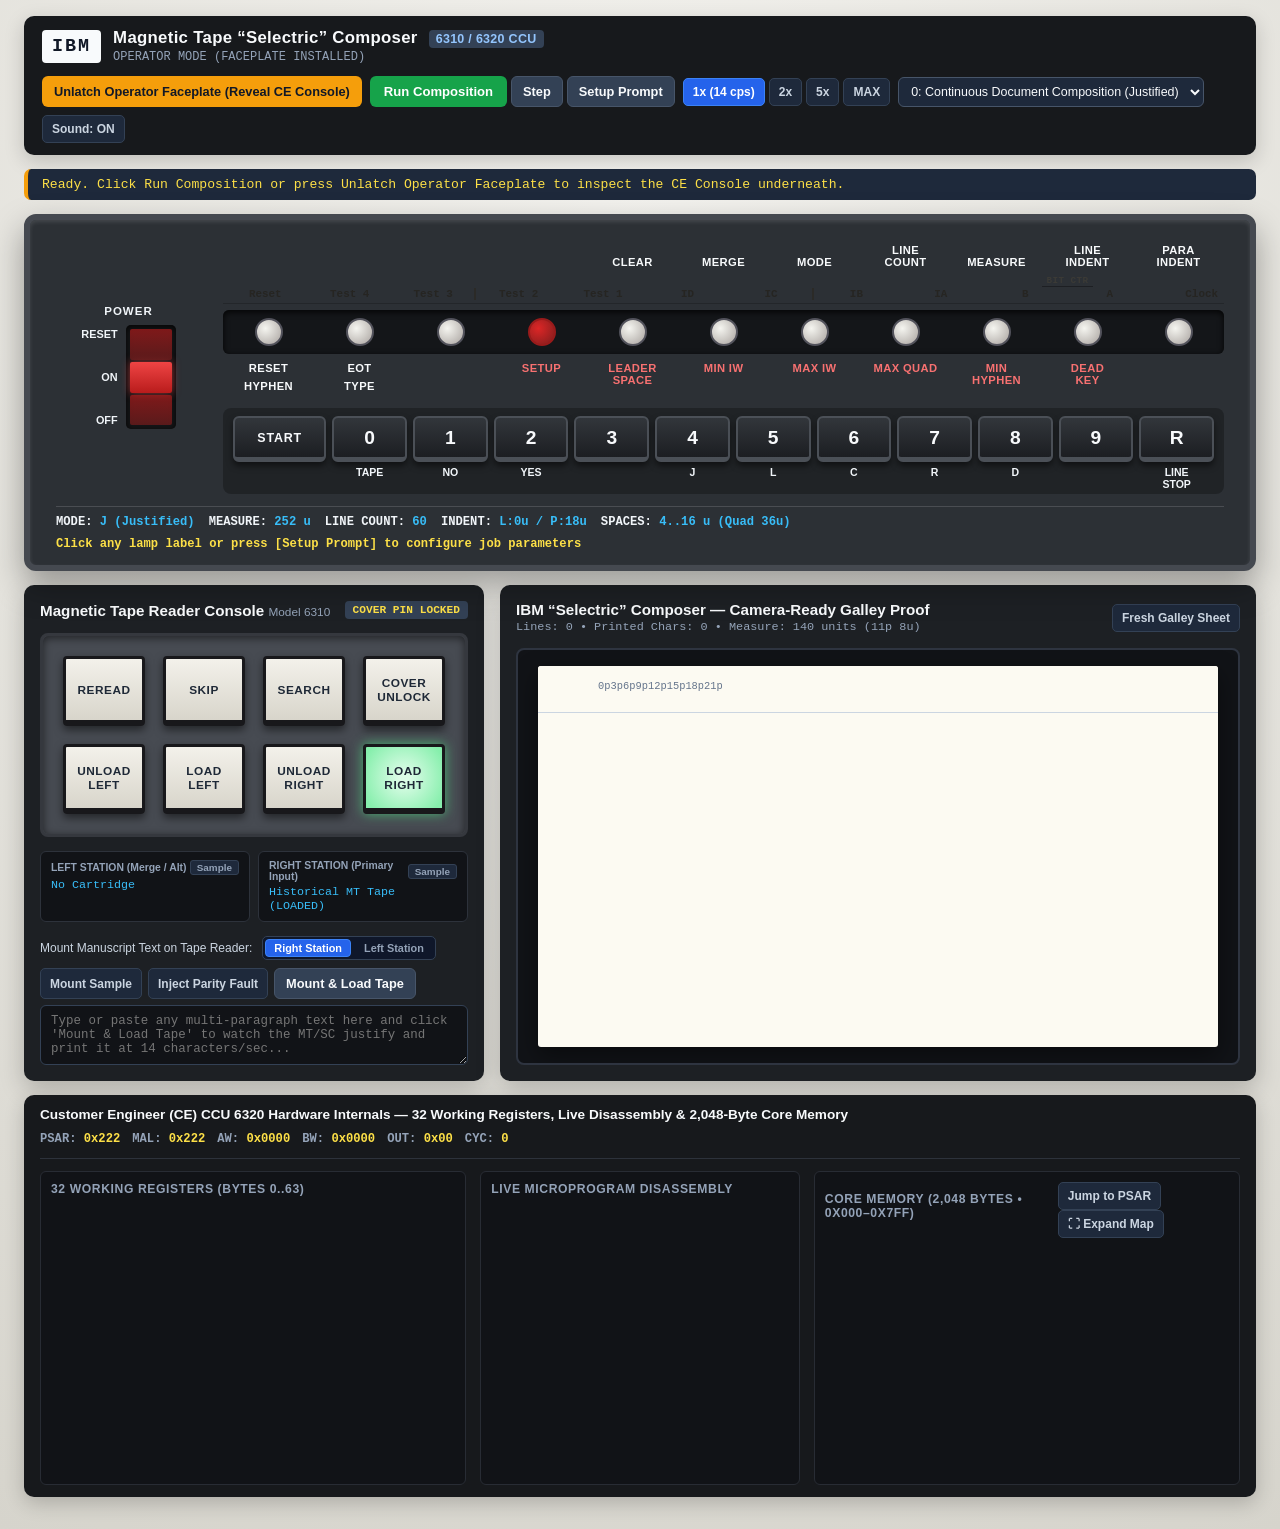
==== web/index.html @ b151efff "Left tape support" ====
<!DOCTYPE html>
<html lang="en">
<head>
  <meta charset="UTF-8">
  <meta name="viewport" content="width=device-width, initial-scale=1.0">
  <title>IBM MT/SC (Model 6310/6320) — Interactive Console &amp; Composer Emulator</title>
  <link rel="stylesheet" href="styles.css">
</head>
<body>
  <div id="mtsc-app" class="app-shell">

    <!-- Top Control Bar -->
    <header class="top-bar">
      <div class="brand-block">
        <span class="ibm-badge">IBM</span>
        <div>
          <h1>Magnetic Tape “Selectric” Composer <span class="model-tag">6310 / 6320 CCU</span></h1>
          <p id="console-mode-badge" class="mode-subtitle">OPERATOR MODE (FACEPLATE INSTALLED)</p>
        </div>
      </div>

      <div class="toolbar-actions">
        <button id="btn-toggle-faceplate" class="btn-faceplate" title="Shortcut: [F]">
          Unlatch Operator Faceplate (Reveal CE Console)
        </button>

        <div class="control-group">
          <button id="btn-run-toggle" class="btn-primary">Run Composition</button>
          <button id="btn-step" class="btn-secondary" title="Shortcut: [S]">Step</button>
          <button id="btn-setup-seq" class="btn-secondary">Setup Prompt</button>
        </div>

        <div class="control-group speed-group" role="group" aria-label="Pacing Speed">
          <button id="speed-1x" class="btn-chip active" title="14 cps authentic speed">1x (14 cps)</button>
          <button id="speed-2x" class="btn-chip" title="28 cps">2x</button>
          <button id="speed-5x" class="btn-chip" title="70 cps">5x</button>
          <button id="speed-max" class="btn-chip" title="Instant">MAX</button>
        </div>

        <select id="select-program" class="program-select" aria-label="Select Microprogram">
          <option value="0">0: Continuous Document Composition (Justified)</option>
          <option value="1">1: End-to-End Single Line Composition</option>
          <option value="2">2: Proportional Escapement &amp; Deficit Divide</option>
          <option value="3">3: 16-Bit Software Math Subroutines</option>
          <option value="4">4: Tape Bootstrap Loader</option>
          <option value="5">5: ALU &amp; SCAT Diagnostic</option>
          <option value="6">6: Branch &amp; Bit Control Diagnostic</option>
        </select>

        <button id="btn-sound-toggle" class="btn-chip">Sound: ON</button>
      </div>
    </header>

    <!-- Status Banner -->
    <div id="status-banner" class="status-banner" role="status" aria-live="polite">
      Ready. Click Run Composition or press Unlatch Operator Faceplate to inspect the CE Console underneath.
    </div>

    <!-- Main Hardware Console Unit (Dual-Layer Physical Unit) -->
    <section class="console-section" aria-label="MT/SC Console Unit">
      <div id="console-unit" class="console-unit">

        <!-- Exposed Customer Engineer (CE) Top Row (Visible when Faceplate is Removed) -->
        <div class="ce-top-bay">
          <div class="ce-top-buttons">
            <div class="ce-btn-col">
              <span class="ce-metal-label">Step</span>
              <button id="ce-btn-step" class="ce-plunger-btn" title="Single-step clock"></button>
            </div>
            <div class="ce-display-bracket">
              <div class="ce-bracket-header">
                <span>4</span><span class="bracket-line"></span>
                <span>3</span><span class="bracket-line">— Display —</span>
                <span>2</span><span class="bracket-line"></span>
                <span>1</span>
              </div>
              <div class="ce-display-btns">
                <button id="ce-btn-dply-4" class="ce-plunger-btn" title="Display 4: Rdy, Mpx, QB 4..1, PB 4..1"></button>
                <button id="ce-btn-dply-3" class="ce-plunger-btn" title="Display 3: Inh, -Low, Eq, OP 7..1"></button>
                <button id="ce-btn-dply-2" class="ce-plunger-btn" title="Display 2: EOT, Busy, O 8..1"></button>
                <button id="ce-btn-dply-1" class="ce-plunger-btn active" title="Display 1: Memory Address Y 11..1"></button>
              </div>
            </div>
            <div class="ce-btn-col">
              <span class="ce-metal-label">Clear</span>
              <button id="ce-btn-clear" class="ce-plunger-btn" title="Clear register / Reset indicators"></button>
            </div>
            <div class="ce-btn-col">
              <span class="ce-metal-label">Clock</span>
              <button id="ce-btn-dply-0" class="ce-plunger-btn" title="Default Clock/Test row (ID..IA, B, A)"></button>
            </div>
          </div>

          <!-- Silk-screened INITIAL LOADER Table on Right Flange -->
          <div class="ce-initial-loader">
            <div class="loader-header">
              <span>INITIAL LOADER</span>
              <div class="loader-actions">
                <button id="ce-btn-init-loader" class="btn-key-loader" title="Auto-key bytes 40..47 for Right Station (m=0) into Core Memory">Key Right</button>
                <button id="ce-btn-init-loader-left" class="btn-key-loader" title="Auto-key bytes 40..47 for Left Station (m=1) into Core Memory">Key Left</button>
              </div>
            </div>
            <table class="loader-table">
              <tbody>
                <tr><td>40</td><td>0000</td><td>0000</td></tr>
                <tr><td>41</td><td>0000</td><td>0000</td></tr>
                <tr><td>42</td><td>p000</td><td>0010</td></tr>
                <tr><td>43</td><td>0001</td><td>100m</td></tr>
                <tr><td>44</td><td>0000</td><td>0011</td></tr>
                <tr><td>45</td><td>0111</td><td>1010</td></tr>
                <tr><td>46</td><td>0010</td><td>1010</td></tr>
                <tr><td>47</td><td>0000</td><td>0000</td></tr>
              </tbody>
            </table>
          </div>
        </div>

        <!-- Core Console Body (Shared Power Rocker + 11 Lamps + 12 Keys, with Removable Operator Faceplate Overlay) -->
        <div class="console-core-row">

          <!-- Left: Red 3-Position Power Rocker Switch -->
          <div class="power-switch-assembly">
            <div class="power-title">POWER</div>
            <div class="power-rocker-group">
              <div class="power-labels">
                <span>RESET</span>
                <span>ON</span>
                <span>OFF</span>
              </div>
              <div class="power-rocker-housing">
                <button id="pwr-reset" class="rocker-seg seg-top" title="Momentary Master Reset"></button>
                <button id="pwr-on" class="rocker-seg seg-mid active" title="Power ON"></button>
                <button id="pwr-off" class="rocker-seg seg-bot" title="Power OFF"></button>
              </div>
            </div>
          </div>

          <!-- Right: 11 Indicator Lamps + Legends + 12-Key Keyboard -->
          <div class="lamps-and-keys-bay">

            <!-- OPERATOR FACEPLATE TOP WHITE LEGENDS (Visible when Faceplate is ON) -->
            <div class="operator-overlay op-top-legends">
              <div class="op-col"></div>
              <div class="op-col"></div>
              <div class="op-col"></div>
              <div class="op-col"></div>
              <div class="op-col">CLEAR</div>
              <div class="op-col">MERGE</div>
              <div class="op-col">MODE</div>
              <div class="op-col">LINE<br>COUNT</div>
              <div class="op-col">MEASURE</div>
              <div class="op-col">LINE<br>INDENT</div>
              <div class="op-col">PARA<br>INDENT</div>
            </div>

            <!-- CE UPPER BEVEL LIP LABELS (Visible when Faceplate is OFF) -->
            <div id="ce-row-lip" class="ce-underlay ce-lip-row">
              <div class="ce-col">Reset</div>
              <div class="ce-col">Test 4</div>
              <div class="ce-col nibble-sep">Test 3</div>
              <div class="ce-col">Test 2</div>
              <div class="ce-col">Test 1</div>
              <div class="ce-col">ID</div>
              <div class="ce-col nibble-sep">IC</div>
              <div class="ce-col">IB</div>
              <div class="ce-col">IA</div>
              <div class="ce-col ce-col-bit-ctr">
                <span class="ce-bit-ctr-title">Bit Ctr</span>
                <div class="ce-bit-ctr-subs">
                  <span class="ce-sub-col">B</span>
                  <span class="ce-sub-col">A</span>
                </div>
              </div>
              <div class="ce-row-tag">Clock</div>
            </div>

            <!-- THE 11 PHYSICAL INDICATOR LAMPS (Shared Hardware across Operator & CE views) -->
            <div class="lamp-strip-housing">
              <button id="lamp-1"  class="console-lamp white-lens" title="Lamp 1: RESET / HYPHEN (CE: Reset / Y 11)"></button>
              <button id="lamp-2"  class="console-lamp white-lens" title="Lamp 2: EOT / TYPE (CE: Test 4 / Rdy / Inh / EOT / Y 10)"></button>
              <button id="lamp-3"  class="console-lamp white-lens" title="Lamp 3: (CE: Test 3 / Mpx / -Low / Busy / Y 9)"></button>
              <button id="lamp-4"  class="console-lamp red-lens"   title="Lamp 4 (Red): SETUP (CE: Test 2 / QB 4 / Eq / O 8 / Y 8)"></button>
              <button id="lamp-5"  class="console-lamp white-lens" title="Lamp 5: CLEAR / LEADER SPACE (CE: Test 1 / QB 3 / OP 7 / O 7 / Y 7)"></button>
              <button id="lamp-6"  class="console-lamp white-lens" title="Lamp 6: MERGE / MIN IW (CE: ID / QB 2 / OP 6 / O 6 / Y 6)"></button>
              <button id="lamp-7"  class="console-lamp white-lens" title="Lamp 7: MODE / MAX IW (CE: IC / QB 1 / OP 5 / O 5 / Y 5)"></button>
              <button id="lamp-8"  class="console-lamp white-lens" title="Lamp 8: LINE COUNT / MAX QUAD (CE: IB / PB 4 / OP 4 / O 4 / Y 4)"></button>
              <button id="lamp-9"  class="console-lamp white-lens" title="Lamp 9: MEASURE / MIN HYPHEN (CE: IA / PB 3 / OP 3 / O 3 / Y 3)"></button>
              <button id="lamp-10" class="console-lamp white-lens" title="Lamp 10: LINE INDENT / DEAD KEY (CE: Bit Ctr B / PB 2 / OP 2 / O 2 / Y 2)"></button>
              <button id="lamp-11" class="console-lamp white-lens" title="Lamp 11: PARA INDENT (CE: Bit Ctr A / PB 1 / OP 1 / O 1 / Y 1)"></button>
            </div>

            <!-- OPERATOR FACEPLATE BOTTOM LEGENDS (Visible when Faceplate is ON) -->
            <div class="operator-overlay op-bottom-legends">
              <div class="op-col white-sub"><span>RESET</span><span class="sub-lower">HYPHEN</span></div>
              <div class="op-col white-sub"><span>EOT</span><span class="sub-lower">TYPE</span></div>
              <div class="op-col"></div>
              <div class="op-col red-sub">SETUP</div>
              <div class="op-col red-sub">LEADER<br>SPACE</div>
              <div class="op-col red-sub">MIN IW</div>
              <div class="op-col red-sub">MAX IW</div>
              <div class="op-col red-sub">MAX QUAD</div>
              <div class="op-col red-sub">MIN<br>HYPHEN</div>
              <div class="op-col red-sub">DEAD<br>KEY</div>
              <div class="op-col"></div>
            </div>

            <!-- CE 4-ROW SILK-SCREENED DISPLAY MATRIX (Visible when Faceplate is OFF) -->
            <div class="ce-underlay ce-matrix-grid">
              <!-- Display 4 Row -->
              <div id="ce-row-dply-4" class="ce-matrix-row">
                <div class="ce-col"></div>
                <div class="ce-col">Rdy</div>
                <div class="ce-col nibble-sep">Mpx</div>
                <div class="ce-col">QB 4</div>
                <div class="ce-col">QB 3</div>
                <div class="ce-col">QB 2</div>
                <div class="ce-col nibble-sep">QB 1</div>
                <div class="ce-col">PB 4</div>
                <div class="ce-col">PB 3</div>
                <div class="ce-col">PB 2</div>
                <div class="ce-col">PB 1</div>
                <div class="ce-row-tag">Display 4</div>
              </div>
              <!-- Display 3 Row (with circular chassis holes under Lamp 2/Test 4 and Lamp 9/IA) -->
              <div id="ce-row-dply-3" class="ce-matrix-row">
                <div class="ce-col"></div>
                <div class="ce-col hole-shifted"><span class="shifted-lbl">Inh</span><span class="chassis-hole"></span></div>
                <div class="ce-col nibble-sep">-Low</div>
                <div class="ce-col">Eq</div>
                <div class="ce-col">OP 7</div>
                <div class="ce-col">OP 6</div>
                <div class="ce-col nibble-sep">OP 5</div>
                <div class="ce-col">OP 4</div>
                <div class="ce-col hole-shifted"><span class="shifted-lbl">OP 3</span><span class="chassis-hole"></span></div>
                <div class="ce-col">OP 2</div>
                <div class="ce-col">OP 1</div>
                <div class="ce-row-tag">Display 3</div>
              </div>
              <!-- Display 2 Row -->
              <div id="ce-row-dply-2" class="ce-matrix-row">
                <div class="ce-col"></div>
                <div class="ce-col hole-shifted"><span class="shifted-lbl">EOT</span></div>
                <div class="ce-col nibble-sep">Busy</div>
                <div class="ce-col">O 8</div>
                <div class="ce-col">O 7</div>
                <div class="ce-col">O 6</div>
                <div class="ce-col nibble-sep">O 5</div>
                <div class="ce-col">O 4</div>
                <div class="ce-col hole-shifted"><span class="shifted-lbl">O 3</span></div>
                <div class="ce-col">O 2</div>
                <div class="ce-col">O 1</div>
                <div class="ce-row-tag">Display 2</div>
              </div>
              <!-- Display 1 Row (Default active) -->
              <div id="ce-row-dply-1" class="ce-matrix-row active-row">
                <div class="ce-col">Y 11</div>
                <div class="ce-col">Y 10</div>
                <div class="ce-col nibble-sep">Y 9</div>
                <div class="ce-col">Y 8</div>
                <div class="ce-col">Y 7</div>
                <div class="ce-col">Y 6</div>
                <div class="ce-col nibble-sep">Y 5</div>
                <div class="ce-col">Y 4</div>
                <div class="ce-col">Y 3</div>
                <div class="ce-col">Y 2</div>
                <div class="ce-col">Y 1</div>
                <div class="ce-row-tag">Display 1</div>
              </div>
            </div>

            <!-- THE 12-KEY SCULPTED CONSOLE KEYBOARD -->
            <div class="keyboard-strip">
              <div class="key-unit">
                <button id="key-start" class="sculpted-key key-start">START</button>
                <span class="key-sub-label"></span>
              </div>
              <div class="key-unit">
                <button id="key-0" class="sculpted-key">0</button>
                <span class="key-sub-label">TAPE</span>
              </div>
              <div class="key-unit">
                <button id="key-1" class="sculpted-key">1</button>
                <span class="key-sub-label">NO</span>
              </div>
              <div class="key-unit">
                <button id="key-2" class="sculpted-key">2</button>
                <span class="key-sub-label">YES</span>
              </div>
              <div class="key-unit">
                <button id="key-3" class="sculpted-key">3</button>
                <span class="key-sub-label"></span>
              </div>
              <div class="key-unit">
                <button id="key-4" class="sculpted-key">4</button>
                <span class="key-sub-label">J</span>
              </div>
              <div class="key-unit">
                <button id="key-5" class="sculpted-key">5</button>
                <span class="key-sub-label">L</span>
              </div>
              <div class="key-unit">
                <button id="key-6" class="sculpted-key">6</button>
                <span class="key-sub-label">C</span>
              </div>
              <div class="key-unit">
                <button id="key-7" class="sculpted-key">7</button>
                <span class="key-sub-label">R</span>
              </div>
              <div class="key-unit">
                <button id="key-8" class="sculpted-key">8</button>
                <span class="key-sub-label">D</span>
              </div>
              <div class="key-unit">
                <button id="key-9" class="sculpted-key">9</button>
                <span class="key-sub-label"></span>
              </div>
              <div class="key-unit">
                <button id="key-r" class="sculpted-key">R</button>
                <span class="key-sub-label">LINE<br>STOP</span>
              </div>
            </div>

          </div>
        </div>

        <!-- Exposed CE Bottom Slide Switches (Visible when Faceplate is Removed) -->
        <div class="ce-bottom-sliders">
          <!-- Left 5-Position Slide Switch: Bit / Word / P.S. / Jump / Auto -->
          <div class="ce-slider-unit">
            <div class="slider-slot">
              <div id="slider-left-thumb" class="slider-knob" style="--pos: 4"></div>
            </div>
            <div class="slider-positions">
              <button id="slider-left-0" class="slider-pos-btn pos-lower">Bit</button>
              <button id="slider-left-1" class="slider-pos-btn pos-upper">Word</button>
              <button id="slider-left-2" class="slider-pos-btn pos-lower">P.S.</button>
              <button id="slider-left-3" class="slider-pos-btn pos-upper">Jump</button>
              <button id="slider-left-4" class="slider-pos-btn pos-lower active">Auto</button>
            </div>
          </div>

          <div class="ce-chassis-scrawl">C.E. Test</div>

          <!-- Right 5-Position Slide Switch: Proc / Edit / Addr / Data / Prog -->
          <div class="ce-slider-unit">
            <div class="slider-slot">
              <div id="slider-right-thumb" class="slider-knob" style="--pos: 0"></div>
            </div>
            <div class="slider-positions">
              <button id="slider-right-0" class="slider-pos-btn pos-lower active">Proc</button>
              <button id="slider-right-1" class="slider-pos-btn pos-upper">Edit</button>
              <button id="slider-right-2" class="slider-pos-btn pos-lower">Addr</button>
              <button id="slider-right-3" class="slider-pos-btn pos-upper">Data</button>
              <button id="slider-right-4" class="slider-pos-btn pos-lower">Prog</button>
            </div>
          </div>
        </div>

        <!-- Live Operator Setup Summary Strip -->
        <div class="operator-telemetry-strip">
          <div class="telem-pills">
            <span><strong>MODE:</strong> <em id="op-val-mode">J (Justified)</em></span>
            <span><strong>MEASURE:</strong> <em id="op-val-measure">252 u</em></span>
            <span><strong>LINE COUNT:</strong> <em id="op-val-lines">60</em></span>
            <span><strong>INDENT:</strong> <em id="op-val-indent">L:0u / P:18u</em></span>
            <span><strong>SPACES:</strong> <em id="op-val-iw">4..16 u (Quad 36u)</em></span>
          </div>
          <div id="op-active-prompt" class="telem-prompt">
            Click any lamp label or press [Setup Prompt] to configure job parameters
          </div>
        </div>

      </div>
    </section>

    <!-- Middle Workbench: Left = Tape Reader Console, Right = Selectric Composer Galley Proof -->
    <main class="workbench-grid">

      <!-- Left Column: Magnetic Tape Transport Console -->
      <section class="tape-console-card" aria-label="Magnetic Tape Reader Console">
        <div class="card-header">
          <h2>Magnetic Tape Reader Console <span class="sub-tag">Model 6310</span></h2>
          <span id="tape-cover-status" class="cover-pin-badge">COVER PIN LOCKED</span>
        </div>

        <!-- The 2x4 Square Cream Pushbuttons -->
        <div class="tape-buttons-chassis">
          <div class="tape-btn-row">
            <button id="tape-btn-reread" class="tape-square-btn">REREAD</button>
            <button id="tape-btn-skip" class="tape-square-btn">SKIP</button>
            <button id="tape-btn-search" class="tape-square-btn">SEARCH</button>
            <button id="tape-btn-cover-unlock" class="tape-square-btn">COVER<br>UNLOCK</button>
          </div>
          <div class="tape-btn-row">
            <button id="tape-btn-unload-left" class="tape-square-btn">UNLOAD<br>LEFT</button>
            <button id="tape-btn-load-left" class="tape-square-btn">LOAD<br>LEFT</button>
            <button id="tape-btn-unload-right" class="tape-square-btn">UNLOAD<br>RIGHT</button>
            <button id="tape-btn-load-right" class="tape-square-btn lit-green">LOAD<br>RIGHT</button>
          </div>
        </div>

        <!-- Station Telemetry -->
        <div class="tape-stations-info">
          <div class="station-box" id="station-box-left">
            <div class="station-box-top">
              <span class="station-lbl">LEFT STATION (Merge / Alt)</span>
              <button id="btn-quick-sample-left" class="station-mini-btn" title="Mount authentic sample revision tape on Left Station">Sample</button>
            </div>
            <span id="tape-left-status" class="station-val">No Cartridge</span>
          </div>
          <div class="station-box" id="station-box-right">
            <div class="station-box-top">
              <span class="station-lbl">RIGHT STATION (Primary Input)</span>
              <button id="btn-quick-sample-right" class="station-mini-btn" title="Mount authentic sample manuscript tape on Right Station">Sample</button>
            </div>
            <span id="tape-right-status" class="station-val">Historical MT Tape (LOADED)</span>
          </div>
        </div>

        <!-- Custom Copy Tape Mounter (Dual Station) -->
        <div class="custom-tape-box">
          <div class="custom-tape-header">
            <div class="custom-tape-title-row">
              <label for="custom-tape-text">Mount Manuscript Text on Tape Reader:</label>
              <div class="tape-station-pills" role="radiogroup" aria-label="Target Tape Station">
                <button type="button" class="tape-pill-btn active" id="pill-station-right" title="Target Right Station (Primary Input)">Right Station</button>
                <button type="button" class="tape-pill-btn" id="pill-station-left" title="Target Left Station (Merge / Revision Tape)">Left Station</button>
              </div>
            </div>
            <div class="custom-tape-btns">
              <button id="btn-mount-sample-tape" class="btn-chip" title="Mount authentic sample text on selected station">Mount Sample</button>
              <button id="btn-inject-parity" class="btn-chip" title="Corrupt current tape track on target station to test parity error halt">Inject Parity Fault</button>
              <button id="btn-mount-custom-tape" class="btn-secondary">Mount &amp; Load Tape</button>
            </div>
          </div>
          <textarea id="custom-tape-text" rows="3" placeholder="Type or paste any multi-paragraph text here and click 'Mount &amp; Load Tape' to watch the MT/SC justify and print it at 14 characters/sec..."></textarea>
        </div>
      </section>

      <!-- Right Column: IBM Selectric Composer Galley Proof Sheet -->
      <section class="galley-card" aria-label="Selectric Composer Galley Proof">
        <div class="card-header">
          <div>
            <h2>IBM “Selectric” Composer — Camera-Ready Galley Proof</h2>
            <p id="galley-meta" class="galley-meta">Lines: 0 • Printed Chars: 0 • Measure: 140 units (11p 8u)</p>
          </div>
          <button id="btn-clear-galley" class="btn-chip">Fresh Galley Sheet</button>
        </div>

        <div class="galley-roller-frame">
          <div class="galley-paper-sheet">
            <div class="galley-paper-header">
              <div id="galley-ruler" class="galley-ruler">
                <span>0p</span><span>3p</span><span>6p</span><span>9p</span><span>12p</span><span>15p</span><span>18p</span><span>21p</span>
              </div>
            </div>
            <div id="galley-scroll-viewport" class="galley-scroll-viewport">
              <div id="galley-lines" class="galley-lines"></div>
            </div>
          </div>
        </div>
      </section>

    </main>

    <!-- Bottom Collapsible Customer Engineer (CE) Hardware Internals Drawer -->
    <details class="ce-drawer" open>
      <summary class="ce-drawer-summary">
        <span>Customer Engineer (CE) CCU 6320 Hardware Internals — 32 Working Registers, Live Disassembly &amp; 2,048-Byte Core Memory</span>
        <div class="ce-quick-regs">
          <span>PSAR: <strong id="ce-reg-psar">0x222</strong></span>
          <span>MAL: <strong id="ce-reg-mal">0x222</strong></span>
          <span>AW: <strong id="ce-reg-aw">0x0000</strong></span>
          <span>BW: <strong id="ce-reg-bw">0x0000</strong></span>
          <span>OUT: <strong id="ce-reg-out">0x00</strong></span>
          <span>CYC: <strong id="ce-reg-cyc">0</strong></span>
        </div>
      </summary>

      <div class="ce-drawer-grid">
        <!-- 32 Working Registers -->
        <div class="ce-panel">
          <h3>32 Working Registers (Bytes 0..63)</h3>
          <div id="ce-registers-grid" class="registers-grid"></div>
        </div>

        <!-- Live Disassembly -->
        <div class="ce-panel">
          <h3>Live Microprogram Disassembly</h3>
          <div id="ce-disassembly-list" class="disassembly-list"></div>
        </div>

        <!-- Core Storage Hex + ASCII Inspector -->
        <div class="ce-panel">
          <div class="mem-panel-header">
            <h3>Core Memory (2,048 Bytes • 0x000–0x7FF)</h3>
            <div class="mem-nav">
              <button id="btn-mem-psar" class="btn-chip" title="Scroll view to current program counter (PSAR)">Jump to PSAR</button>
              <button id="btn-mem-expand" class="btn-chip" title="Expand to full 2,048-byte matrix overlay">⛶ Expand Map</button>
            </div>
          </div>
          <div id="ce-memory-dump" class="memory-dump"></div>
        </div>
      </div>
    </details>

    <!-- Full 2,048-Byte Core Storage Matrix Modal Dialog -->
    <dialog id="mem-overlay-dialog" class="mem-overlay-dialog" closedby="any" aria-labelledby="mem-overlay-title">
      <div class="mem-overlay-content">
        <header class="mem-overlay-header">
          <div class="mem-overlay-title-group">
            <h2 id="mem-overlay-title">IBM CCU 6320 — Core Memory (Full 2,048-Byte Map)</h2>
            <div class="mem-overlay-badges">
              <span class="overlay-badge">PSAR: <strong id="overlay-psar">0x222</strong></span>
              <span class="overlay-badge">MAL: <strong id="overlay-mal">0x222</strong></span>
              <span class="overlay-badge">Non-Zero: <strong id="overlay-nz-count">0</strong> B</span>
              <span class="overlay-badge legend-reg">R00–R31 (0x000–0x03F)</span>
              <span class="overlay-badge legend-loader">Loader (40–47)</span>
              <span class="overlay-badge legend-psar">● Current PC</span>
            </div>
          </div>
          <div class="mem-overlay-actions">
            <div class="mem-layout-toggles">
              <button id="btn-mem-layout-2x1k" class="btn-chip active" title="Show two 1,024-byte blocks (32x32 each) side-by-side">2 × 1 KB (32×32)</button>
              <button id="btn-mem-layout-64x32" class="btn-chip" title="Show one continuous 2,048-byte block (64x32)">1 × 2 KB (64×32)</button>
              <button id="btn-mem-toggle-ascii" class="btn-chip" title="Toggle ASCII character column">ASCII: Off</button>
            </div>
            <button id="btn-close-mem-overlay" class="btn-chip btn-close" title="Close overlay (or press Escape)">&times; Close [Esc]</button>
          </div>
        </header>

        <div id="mem-overlay-body" class="mem-overlay-body layout-2x1k"></div>
      </div>
    </dialog>

  </div>

  <!-- Compiled Scala.js Bundle -->
  <script src="../core/js/target/scala-3.10.0/mtsc-core-fastopt/main.js"></script>
</body>
</html>
---- web/styles.css ----
:root {
  --bg-desk: #e5e4df;
  --bg-card: #1d2024;
  --bezel-charcoal: #2c3035;
  --bezel-border: #3d4249;
  --chassis-aluminum: #b8b7b0;
  --chassis-dark-ink: #22211f;
  --ibm-blue: #2563eb;
  --power-red: #b91c1c;
  --power-red-bright: #ef4444;
  --lamp-amber-glow: #fde047;
  --lamp-red-glow: #ff4d4d;
  --key-charcoal: #25282c;
  --tape-cream: #e8e6df;
  --paper-cream: #fcfaf2;
  --font-sans: "Helvetica Neue", Helvetica, Arial, sans-serif;
  --font-mono: "SFMono-Regular", Consolas, "Liberation Mono", Menlo, monospace;
  --font-serif: "Georgia", "Times New Roman", Times, serif;
}

* {
  box-sizing: border-box;
  margin: 0;
  padding: 0;
}

body {
  background: radial-gradient(circle at 50% 15%, #f3f2ee, #d6d4cc);
  color: #1a1b1e;
  font-family: var(--font-sans);
  min-height: 100vh;
  padding: 16px 24px 32px;
}

.app-shell {
  max-width: 1380px;
  margin: 0 auto;
  display: flex;
  flex-direction: column;
  gap: 14px;
}

/* Top Header Bar */
.top-bar {
  background: #17191c;
  color: #f8fafc;
  padding: 12px 18px;
  border-radius: 10px;
  display: flex;
  flex-wrap: wrap;
  align-items: center;
  justify-content: space-between;
  gap: 12px;
  box-shadow: 0 6px 20px rgba(0, 0, 0, 0.18);
}

.brand-block {
  display: flex;
  align-items: center;
  gap: 12px;
}

.ibm-badge {
  background: #f8fafc;
  color: #111827;
  font-weight: 900;
  font-size: 1.15rem;
  letter-spacing: 2px;
  padding: 6px 10px;
  border-radius: 4px;
  font-family: var(--font-mono);
}

.brand-block h1 {
  font-size: 1.05rem;
  font-weight: 700;
  letter-spacing: 0.3px;
}

.model-tag {
  font-size: 0.78rem;
  background: #334155;
  color: #93c5fd;
  padding: 2px 7px;
  border-radius: 4px;
  margin-left: 6px;
}

.mode-subtitle {
  font-size: 0.75rem;
  color: #94a3b8;
  font-family: var(--font-mono);
  margin-top: 2px;
}

.toolbar-actions {
  display: flex;
  flex-wrap: wrap;
  align-items: center;
  gap: 8px;
}

.control-group {
  display: flex;
  align-items: center;
  gap: 4px;
}

button, select {
  font-family: inherit;
  cursor: pointer;
}

.btn-faceplate {
  background: #f59e0b;
  color: #111827;
  border: none;
  font-weight: 700;
  font-size: 0.8rem;
  padding: 8px 12px;
  border-radius: 6px;
}

.btn-faceplate:hover {
  background: #fbbf24;
}

.btn-primary {
  background: #16a34a;
  color: #ffffff;
  border: none;
  font-weight: 700;
  font-size: 0.82rem;
  padding: 8px 14px;
  border-radius: 6px;
}

.btn-primary.running {
  background: #dc2626;
}

.btn-secondary {
  background: #334155;
  color: #f8fafc;
  border: 1px solid #475569;
  font-weight: 600;
  font-size: 0.8rem;
  padding: 7px 11px;
  border-radius: 6px;
}

.btn-secondary:hover {
  background: #475569;
}

.btn-chip {
  background: #1e293b;
  color: #cbd5e1;
  border: 1px solid #334155;
  font-size: 0.75rem;
  font-weight: 600;
  padding: 6px 9px;
  border-radius: 5px;
}

.btn-chip.active {
  background: #2563eb;
  color: #ffffff;
  border-color: #3b82f6;
}

.program-select {
  background: #1e293b;
  color: #f8fafc;
  border: 1px solid #475569;
  border-radius: 6px;
  padding: 6px 8px;
  font-size: 0.78rem;
}

/* Status Banner */
.status-banner {
  background: #1e293b;
  color: #fde047;
  font-family: var(--font-mono);
  font-size: 0.82rem;
  padding: 8px 14px;
  border-radius: 7px;
  border-left: 4px solid #f59e0b;
}

/* ==========================================================================
   DUAL-LAYER CONSOLE UNIT (OPERATOR FACEPLATE <-> CE CHASSIS)
   ========================================================================== */
.console-unit {
  position: relative;
  background: var(--bezel-charcoal);
  border: 6px solid #454950;
  border-radius: 12px;
  padding: 20px 26px 14px;
  color: #f1f5f9;
  box-shadow:
    0 14px 32px rgba(0, 0, 0, 0.35),
    inset 0 2px 4px rgba(255, 255, 255, 0.12);
  transition: background-color 0.25s ease, border-color 0.25s ease;
  @media (prefers-reduced-motion: reduce) {
    transition: none;
  }
}

/* When Faceplate is Removed (Exposed Brushed Aluminum CE Chassis) */
.console-unit.faceplate-removed {
  background: linear-gradient(180deg, #c5c4bd 0%, #b2b1aa 55%, #a7a69f 100%);
  border-color: #8c8b85;
  color: var(--chassis-dark-ink);
}

/* Exposed CE Top Bay (Step, Display 4..1, Clear, Initial Loader Table) */
.ce-top-bay {
  display: none;
  justify-content: space-between;
  align-items: flex-start;
  padding-bottom: 12px;
  margin-bottom: 10px;
  border-bottom: 2px solid #85847e;
  opacity: 0;
  translate: 0 -6px;
  transition: opacity 0.22s ease, translate 0.22s ease;
  @media (prefers-reduced-motion: reduce) {
    transition: none;
  }
}

.console-unit.faceplate-removed .ce-top-bay {
  display: flex;
  opacity: 1;
  translate: 0 0;
}

.ce-top-buttons {
  display: flex;
  align-items: flex-end;
  gap: 28px;
  padding: 6px 18px;
  background: rgba(0, 0, 0, 0.06);
  border-radius: 8px;
  border: 1px solid rgba(0, 0, 0, 0.15);
}

.ce-btn-col {
  display: flex;
  flex-direction: column;
  align-items: center;
  gap: 6px;
}

.ce-metal-label {
  font-size: 0.78rem;
  font-weight: 700;
  color: #1f201d;
}

.ce-display-bracket {
  display: flex;
  flex-direction: column;
  align-items: center;
  gap: 6px;
}

.ce-bracket-header {
  display: flex;
  align-items: center;
  gap: 10px;
  font-size: 0.78rem;
  font-weight: 700;
  color: #1f201d;
}

.ce-display-btns {
  display: flex;
  gap: 24px;
}

.ce-plunger-btn {
  width: 34px;
  height: 34px;
  border-radius: 50%;
  background: radial-gradient(circle at 35% 35%, #3a3d40, #141517);
  border: 4px solid #d4d4ce;
  box-shadow:
    0 3px 6px rgba(0, 0, 0, 0.45),
    inset 0 1px 2px rgba(255, 255, 255, 0.35);
}

.ce-plunger-btn.active {
  border-color: #f59e0b;
  box-shadow: 0 0 10px rgba(245, 158, 11, 0.7);
}

.ce-plunger-btn:active {
  translate: 0 2px;
}

/* Silk-Screened INITIAL LOADER Table on Upper Right of CE Chassis */
.ce-initial-loader {
  background: rgba(255, 255, 255, 0.22);
  border: 1.5px solid #33322e;
  padding: 6px 10px;
  border-radius: 4px;
  font-family: var(--font-mono);
  color: #1c1b18;
}

.loader-header {
  display: flex;
  align-items: center;
  justify-content: space-between;
  gap: 10px;
  font-size: 0.72rem;
  font-weight: 800;
  border-bottom: 1px solid #33322e;
  padding-bottom: 3px;
  margin-bottom: 4px;
}

.loader-actions {
  display: flex;
  gap: 4px;
}

.btn-key-loader {
  font-size: 0.65rem;
  font-weight: 700;
  background: #2563eb;
  color: #fff;
  border: none;
  padding: 2px 6px;
  border-radius: 3px;
}

.loader-table {
  border-collapse: collapse;
  font-size: 0.68rem;
  line-height: 1.15;
}

.loader-table td {
  padding: 0 6px;
  border-right: 1px solid #4a4943;
}

.loader-table td:last-child {
  border-right: none;
}

/* Core Console Row: Power Switch + 11 Lamps + 12 Keys */
.console-core-row {
  display: grid;
  grid-template-columns: 145px 1fr;
  gap: 22px;
  align-items: center;
}

/* Red 3-Position Power Rocker Switch */
.power-switch-assembly {
  display: flex;
  flex-direction: column;
  align-items: center;
  gap: 8px;
}

.power-title {
  font-size: 0.72rem;
  font-weight: 800;
  letter-spacing: 1px;
}

.power-rocker-group {
  display: flex;
  align-items: center;
  gap: 8px;
}

.power-labels {
  display: flex;
  flex-direction: column;
  justify-content: space-between;
  height: 98px;
  font-size: 0.68rem;
  font-weight: 700;
  text-align: right;
}

.power-rocker-housing {
  width: 50px;
  height: 104px;
  background: #141517;
  padding: 4px;
  border-radius: 5px;
  display: flex;
  flex-direction: column;
  gap: 2px;
  box-shadow: inset 0 2px 6px rgba(0, 0, 0, 0.8);
}

.rocker-seg {
  flex: 1;
  border: none;
  background: linear-gradient(180deg, #b91c1c, #7f1d1d);
  border-radius: 2px;
  opacity: 0.65;
}

.rocker-seg.active {
  opacity: 1;
  background: linear-gradient(180deg, #ef4444, #b91c1c);
  box-shadow: 0 0 8px rgba(239, 68, 68, 0.6);
}

/* Right Bay: 11 Lamps + Operator/CE Legends + 12-Key Keyboard */
.lamps-and-keys-bay {
  display: flex;
  flex-direction: column;
  gap: 6px;
}

/* Operator Overlay Legends (Visible when Faceplate is Installed) */
.operator-overlay {
  display: grid;
  grid-template-columns: repeat(11, 1fr);
  text-align: center;
  align-items: end;
  font-size: 0.7rem;
  font-weight: 800;
  letter-spacing: 0.4px;
  transition: opacity 0.2s ease, translate 0.2s ease;
  @media (prefers-reduced-motion: reduce) {
    transition: none;
  }
}

.console-unit.faceplate-removed .operator-overlay {
  display: none;
}

.op-top-legends {
  color: #f8fafc;
  min-height: 28px;
}

.op-bottom-legends {
  align-items: start;
  min-height: 36px;
  padding-top: 2px;
}

.op-col.white-sub {
  color: #f8fafc;
  display: flex;
  flex-direction: column;
  gap: 6px;
}

.op-col.red-sub {
  color: #f87171;
}

/* CE Underlay Legends (Visible when Faceplate is Removed) */
.ce-underlay {
  display: none;
}

.console-unit.faceplate-removed .ce-underlay {
  display: grid;
}

.ce-lip-row,
.ce-matrix-row {
  display: grid;
  grid-template-columns: repeat(11, 1fr) 72px;
  text-align: center;
  align-items: center;
  font-family: var(--font-mono);
  font-size: 0.74rem;
  font-weight: 700;
  color: #262522;
  padding: 2px 0;
}

.ce-lip-row {
  font-size: 0.68rem;
  border-bottom: 1px solid rgba(0, 0, 0, 0.2);
  align-items: end;
  padding-bottom: 3px;
}

.ce-lip-row .ce-col,
.ce-lip-row .ce-row-tag {
  align-self: end;
}

.ce-col-bit-ctr {
  grid-column: 10 / 12;
  display: flex;
  flex-direction: column;
  align-items: center;
  justify-content: flex-end;
  gap: 1px;
}

.ce-bit-ctr-title {
  font-size: 0.58rem;
  font-weight: 800;
  text-transform: uppercase;
  letter-spacing: 0.05em;
  color: #3b3a36;
  line-height: 1.1;
  border-bottom: 1px solid rgba(0, 0, 0, 0.35);
  padding: 0 4px;
}

.ce-bit-ctr-subs {
  display: grid;
  grid-template-columns: 1fr 1fr;
  width: 100%;
  text-align: center;
}

.ce-sub-col {
  display: block;
  font-size: 0.68rem;
  font-weight: 700;
  color: #262522;
}

.ce-matrix-grid {
  display: none;
  flex-direction: column;
  border-bottom: 1px solid rgba(0, 0, 0, 0.2);
  padding: 3px 0;
}

.console-unit.faceplate-removed .ce-matrix-grid {
  display: flex;
}

.ce-matrix-row.active-row,
.ce-lip-row.active-row {
  background: rgba(245, 158, 11, 0.22);
  border-radius: 4px;
}

/* Vertical nibble divider lines between columns 3|4 and 7|8 */
.ce-col.nibble-sep {
  border-right: 2px solid #2b2a27;
}

/* Circular chassis access holes under Lamp 2 ("Test 4") and Lamp 9 ("IA") */
.ce-col.hole-shifted {
  display: flex;
  align-items: center;
  justify-content: flex-start;
  padding-left: 6px;
  gap: 4px;
}

.chassis-hole {
  display: inline-block;
  width: 14px;
  height: 14px;
  border-radius: 50%;
  background: #1b1c1e;
  box-shadow: inset 0 2px 4px rgba(0, 0, 0, 0.9);
}

.ce-row-tag {
  text-align: right;
  padding-right: 6px;
  font-size: 0.68rem;
  font-weight: 800;
}

/* 11 Indicator Lamps Strip */
.lamp-strip-housing {
  display: grid;
  grid-template-columns: repeat(11, 1fr);
  justify-items: center;
  align-items: center;
  background: #141619;
  padding: 8px 0;
  border-radius: 6px;
  box-shadow: inset 0 2px 6px rgba(0, 0, 0, 0.85);
}

.console-unit.faceplate-removed .lamp-strip-housing {
  margin-right: 72px;
}

.console-lamp {
  width: 28px;
  height: 28px;
  border-radius: 50%;
  border: 2px solid #52525b;
  transition: transform 0.15s ease, box-shadow 0.15s ease;
  @media (prefers-reduced-motion: reduce) {
    transition: none;
  }
}

.console-lamp.white-lens {
  background: radial-gradient(circle at 35% 35%, #f5f5f0, #a8a29e);
}

.console-lamp.red-lens {
  background: radial-gradient(circle at 35% 35%, #dc2626, #7f1d1d);
  border-color: #991b1b;
}

.console-lamp.white-lens.lit {
  background: radial-gradient(circle at 40% 40%, #ffffff, #fde047 65%, #f59e0b);
  border-color: #fef08a;
  box-shadow:
    0 0 14px 4px rgba(253, 224, 71, 0.85),
    0 0 26px 8px rgba(245, 158, 11, 0.45);
}

.console-lamp.red-lens.lit {
  background: radial-gradient(circle at 40% 40%, #ffd6d6, #ff4d4d 60%, #dc2626);
  border-color: #fca5a5;
  box-shadow:
    0 0 14px 4px rgba(255, 77, 77, 0.9),
    0 0 26px 8px rgba(220, 38, 38, 0.5);
}

.console-lamp.setup-selected {
  outline: 2px dashed #38bdf8;
  outline-offset: 3px;
}

/* 12-Key Sculpted Console Keyboard (START, 0..9, R) */
.keyboard-strip {
  display: grid;
  grid-template-columns: 1.25fr repeat(11, 1fr);
  gap: 6px;
  margin-top: 6px;
  padding: 8px 10px 4px;
  background: rgba(0, 0, 0, 0.28);
  border-radius: 8px;
}

.key-unit {
  display: flex;
  flex-direction: column;
  align-items: center;
  gap: 5px;
}

.sculpted-key {
  width: 100%;
  height: 46px;
  background: linear-gradient(180deg, #32363b 0%, #1c1e22 100%);
  color: #f8fafc;
  border: 2px solid #4b5057;
  border-bottom-width: 5px;
  border-radius: 6px;
  font-size: 1.2rem;
  font-weight: 700;
  box-shadow: 0 4px 6px rgba(0, 0, 0, 0.5);
  transition: translate 0.08s ease;
  @media (prefers-reduced-motion: reduce) {
    transition: none;
  }
}

.sculpted-key.key-start {
  font-size: 0.78rem;
  letter-spacing: 0.8px;
}

.sculpted-key:hover {
  border-color: #94a3b8;
}

.sculpted-key:active {
  translate: 0 3px;
}

.key-sub-label {
  font-size: 0.66rem;
  font-weight: 800;
  text-align: center;
  line-height: 1.1;
  min-height: 16px;
}

/* CE Bottom 5-Position Slide Switches (Visible when Faceplate is Removed) */
.ce-bottom-sliders {
  display: none;
  justify-content: space-around;
  align-items: center;
  margin-top: 12px;
  padding: 10px 24px 6px;
  background: rgba(0, 0, 0, 0.08);
  border-top: 2px solid #8a8982;
  border-radius: 6px;
}

.console-unit.faceplate-removed .ce-bottom-sliders {
  display: flex;
}

.ce-slider-unit {
  width: 280px;
  display: flex;
  flex-direction: column;
  gap: 6px;
}

.slider-slot {
  position: relative;
  height: 14px;
  background: #18191b;
  border-radius: 7px;
  box-shadow: inset 0 2px 4px rgba(0, 0, 0, 0.9);
}

.slider-knob {
  width: 26px;
  height: 22px;
  background: radial-gradient(circle at 35% 35%, #3f4347, #111214);
  border: 2px solid #64748b;
  border-radius: 50%;
  position: absolute;
  top: -4px;
  left: 12px;
  translate: calc(var(--pos, 0) * 56px) 0;
  transition: translate 0.18s ease;
  @media (prefers-reduced-motion: reduce) {
    transition: none;
  }
}

.slider-positions {
  display: grid;
  grid-template-columns: repeat(5, 1fr);
  text-align: center;
}

.slider-pos-btn {
  background: transparent;
  border: none;
  font-family: var(--font-mono);
  font-size: 0.72rem;
  font-weight: 700;
  color: #2b2a27;
  padding: 2px 4px;
  border-radius: 4px;
}

.slider-pos-btn.active {
  background: #1e293b;
  color: #fde047;
}

.ce-chassis-scrawl {
  font-family: cursive, serif;
  font-style: italic;
  font-size: 0.9rem;
  color: #52514c;
}

/* Operator Setup Telemetry Strip */
.operator-telemetry-strip {
  margin-top: 12px;
  padding-top: 8px;
  border-top: 1px solid rgba(255, 255, 255, 0.14);
  display: flex;
  flex-wrap: wrap;
  justify-content: space-between;
  align-items: center;
  gap: 8px;
  font-family: var(--font-mono);
  font-size: 0.76rem;
}

.console-unit.faceplate-removed .operator-telemetry-strip {
  border-top-color: rgba(0, 0, 0, 0.2);
}

.telem-pills {
  display: flex;
  flex-wrap: wrap;
  gap: 14px;
}

.telem-pills em {
  font-style: normal;
  color: #38bdf8;
  font-weight: 700;
}

.console-unit.faceplate-removed .telem-pills em {
  color: #1d4ed8;
}

.telem-prompt {
  color: #fde047;
  font-weight: 600;
}

.console-unit.faceplate-removed .telem-prompt {
  color: #7c2d12;
}

/* ==========================================================================
   MIDDLE WORKBENCH: TAPE CONSOLE + SELECTRIC COMPOSER GALLEY SHEET
   ========================================================================== */
.workbench-grid {
  display: grid;
  grid-template-columns: 460px 1fr;
  gap: 16px;
}

@media (max-width: 1080px) {
  .workbench-grid {
    grid-template-columns: 1fr;
  }
}

.tape-console-card,
.galley-card {
  background: var(--bg-card);
  color: #f8fafc;
  border-radius: 10px;
  padding: 16px;
  box-shadow: 0 8px 24px rgba(0, 0, 0, 0.22);
  display: flex;
  flex-direction: column;
  gap: 14px;
}

.card-header {
  display: flex;
  justify-content: space-between;
  align-items: center;
  gap: 8px;
}

.card-header h2 {
  font-size: 0.95rem;
  font-weight: 700;
}

.sub-tag {
  font-size: 0.74rem;
  color: #94a3b8;
  font-weight: 500;
}

.cover-pin-badge {
  font-family: var(--font-mono);
  font-size: 0.7rem;
  font-weight: 700;
  padding: 3px 8px;
  border-radius: 4px;
  background: #334155;
  color: #fde047;
}

/* Magnetic Tape Console: 2x4 Square Cream Pushbuttons */
.tape-buttons-chassis {
  background: #474b52;
  padding: 20px 18px;
  border-radius: 8px;
  border: 3px solid #35383e;
  display: flex;
  flex-direction: column;
  gap: 18px;
  box-shadow: inset 0 2px 8px rgba(0, 0, 0, 0.55);
}

.tape-btn-row {
  display: grid;
  grid-template-columns: repeat(4, 1fr);
  gap: 14px;
  justify-items: center;
}

.tape-square-btn {
  width: 82px;
  height: 70px;
  background: linear-gradient(180deg, #f3f1ea 0%, #d8d5cb 100%);
  color: #1f2937;
  border: 3px solid #18181b;
  border-bottom-width: 6px;
  border-radius: 4px;
  font-size: 0.74rem;
  font-weight: 800;
  letter-spacing: 0.5px;
  line-height: 1.2;
  box-shadow: 0 4px 8px rgba(0, 0, 0, 0.5);
  transition: translate 0.08s ease;
  @media (prefers-reduced-motion: reduce) {
    transition: none;
  }
}

.tape-square-btn:active {
  translate: 0 3px;
}

.tape-square-btn.lit-green {
  background: radial-gradient(circle, #dcfce7 10%, #86efac 90%);
  box-shadow: 0 0 12px rgba(74, 222, 128, 0.7);
}

.tape-square-btn.lit-amber {
  background: radial-gradient(circle, #fef9c3 10%, #fde047 90%);
  box-shadow: 0 0 12px rgba(250, 204, 21, 0.75);
}

.tape-square-btn.lit-red {
  background: radial-gradient(circle, #fee2e2 10%, #f87171 90%);
  box-shadow: 0 0 12px rgba(248, 113, 113, 0.8);
}

.tape-stations-info {
  display: grid;
  grid-template-columns: 1fr 1fr;
  gap: 8px;
}

.station-box {
  background: #111317;
  padding: 8px 10px;
  border-radius: 6px;
  border: 1px solid #2d323b;
  display: flex;
  flex-direction: column;
  gap: 3px;
}

.station-lbl {
  font-size: 0.65rem;
  color: #94a3b8;
  font-weight: 700;
}

.station-box-top {
  display: flex;
  align-items: center;
  justify-content: space-between;
}

.station-mini-btn {
  font-size: 0.62rem;
  font-weight: 700;
  padding: 1px 6px;
  border-radius: 3px;
  border: 1px solid #334155;
  background: #1e293b;
  color: #94a3b8;
  cursor: pointer;
  transition: all 0.15s ease;
}

.station-mini-btn:hover {
  background: #334155;
  color: #f8fafc;
  border-color: #475569;
}

.station-val {
  font-family: var(--font-mono);
  font-size: 0.73rem;
  color: #38bdf8;
}

.custom-tape-box {
  display: flex;
  flex-direction: column;
  gap: 6px;
}

.custom-tape-header {
  display: flex;
  justify-content: space-between;
  align-items: center;
  font-size: 0.75rem;
  color: #cbd5e1;
  flex-wrap: wrap;
  gap: 8px;
}

.custom-tape-title-row {
  display: flex;
  align-items: center;
  gap: 10px;
  flex-wrap: wrap;
}

.tape-station-pills {
  display: inline-flex;
  gap: 4px;
  background: #0f172a;
  padding: 2px;
  border-radius: 5px;
  border: 1px solid #334155;
}

.tape-pill-btn {
  font-size: 0.68rem;
  font-weight: 600;
  padding: 2px 8px;
  border-radius: 4px;
  border: 1px solid transparent;
  background: transparent;
  color: #94a3b8;
  cursor: pointer;
  transition: all 0.15s ease;
}

.tape-pill-btn:hover {
  color: #f1f5f9;
}

.tape-pill-btn.active {
  background: #2563eb;
  color: #ffffff;
  border-color: #3b82f6;
  font-weight: 700;
}

.custom-tape-btns {
  display: flex;
  gap: 6px;
}

#custom-tape-text {
  width: 100%;
  background: #111317;
  color: #f8fafc;
  border: 1px solid #334155;
  border-radius: 6px;
  padding: 8px 10px;
  font-family: var(--font-mono);
  font-size: 0.78rem;
  resize: vertical;
}

/* Selectric Composer Camera-Ready Galley Sheet */
.galley-meta {
  font-family: var(--font-mono);
  font-size: 0.74rem;
  color: #94a3b8;
  margin-top: 2px;
}

.galley-roller-frame {
  background: #111317;
  padding: 16px;
  border-radius: 8px;
  border: 2px solid #2e3440;
  flex: 1;
  display: flex;
  justify-content: center;
  height: 440px;
  min-height: 380px;
  max-height: 520px;
  overflow: hidden;
}

.galley-paper-sheet {
  --unit: 2.4px;
  position: relative;
  width: 100%;
  max-width: 680px;
  height: 100%;
  display: flex;
  flex-direction: column;
  background: var(--paper-cream);
  color: #111827;
  border-radius: 3px;
  box-shadow: 0 8px 24px rgba(0, 0, 0, 0.45);
  font-family: "Press Roman", "Times New Roman", "Times", "Georgia", "IBM Plex Serif", serif;
  user-select: text;
  overflow: hidden;
}

.galley-paper-header {
  flex-shrink: 0;
  background: var(--paper-cream);
  padding: 14px 24px 6px 24px;
  border-bottom: 1px solid #cbd5e1;
  z-index: 10;
}

.galley-ruler {
  position: relative;
  height: 26px;
  margin-left: 36px;
  font-family: var(--font-mono);
  font-size: 0.65rem;
  color: #64748b;
}

.ruler-tick {
  position: absolute;
  top: 0;
  translate: -50% 0;
  white-space: nowrap;
}

.ruler-tick::after {
  content: "";
  position: absolute;
  bottom: -5px;
  left: 50%;
  width: 1px;
  height: 5px;
  background: #94a3b8;
}

.ruler-measure-marker {
  position: absolute;
  top: 0;
  translate: -50% 0;
  color: #dc2626;
  font-weight: 700;
  font-size: 0.68rem;
  white-space: nowrap;
  z-index: 3;
}

.ruler-measure-marker::after {
  content: "";
  position: absolute;
  bottom: -6px;
  left: 50%;
  width: 1.5px;
  height: 6px;
  background: #dc2626;
}

.measure-marker-label {
  display: inline-block;
  background: #fee2e2;
  border: 1px solid #f87171;
  padding: 1px 4px;
  border-radius: 3px;
  line-height: 1;
}

.galley-scroll-viewport {
  flex: 1;
  overflow-y: auto;
  overflow-x: hidden;
  padding: 12px 24px 24px 24px;
  position: relative;
  scrollbar-width: thin;
  scrollbar-color: #cbd5e1 transparent;
}

.galley-scroll-viewport::-webkit-scrollbar {
  width: 6px;
}

.galley-scroll-viewport::-webkit-scrollbar-track {
  background: transparent;
}

.galley-scroll-viewport::-webkit-scrollbar-thumb {
  background: #cbd5e1;
  border-radius: 3px;
}

.galley-scroll-viewport::-webkit-scrollbar-thumb:hover {
  background: #94a3b8;
}

.galley-lines {
  position: relative;
  display: flex;
  flex-direction: column;
  gap: 3px;
  min-height: 100%;
}

.galley-measure-guide {
  position: absolute;
  top: 0;
  bottom: 0;
  width: 1px;
  border-left: 1px dashed rgba(220, 38, 38, 0.45);
  pointer-events: none;
  z-index: 1;
}

.galley-line {
  position: relative;
  display: flex;
  align-items: center;
  gap: 12px;
  height: 26px;
  z-index: 2;
}

.galley-linenum {
  width: 24px;
  font-family: var(--font-mono);
  font-size: 0.68rem;
  color: #94a3b8;
  user-select: none;
  text-align: right;
  flex-shrink: 0;
}

.galley-text-frame {
  position: relative;
  height: 26px;
  width: calc(var(--unit, 2.4px) * var(--line-measure, 140));
  flex-shrink: 0;
}

.galley-copy-layer {
  position: absolute;
  top: 0;
  left: 0;
  opacity: 0;
  font-size: 16px;
  pointer-events: none;
  user-select: text;
  white-space: pre;
}

.galley-glyph {
  position: absolute;
  top: 0;
  height: 26px;
  display: flex;
  align-items: center;
  justify-content: center;
  font-size: calc(var(--unit, 2.4px) * 7.5);
  font-family: "Press Roman", "Times New Roman", "Times", "Georgia", "IBM Plex Serif", serif;
  color: #111827;
  font-weight: 500;
  text-rendering: optimizeLegibility;
  pointer-events: auto;
  user-select: none;
  line-height: 1;
}

.galley-glyph:hover {
  background: rgba(245, 158, 11, 0.2);
  border-radius: 2px;
}

.galley-space {
  position: absolute;
  top: 0;
  height: 26px;
  display: block;
  pointer-events: auto;
}

.galley-space:hover {
  background: rgba(59, 130, 246, 0.2);
  border-radius: 2px;
}

.typeball-cursor {
  position: absolute;
  top: 50%;
  translate: -50% -50%;
  color: #dc2626;
  font-size: 0.72rem;
  line-height: 1;
  pointer-events: none;
  z-index: 5;
  animation: typeball-pulse 0.75s ease-in-out infinite alternate;
}

@keyframes typeball-pulse {
  from {
    opacity: 0.35;
    scale: 0.85;
  }
  to {
    opacity: 1.0;
    scale: 1.25;
  }
}

@media (prefers-reduced-motion: reduce) {
  .typeball-cursor {
    animation: none;
  }
}

.galley-placeholder {
  font-family: var(--font-sans);
  font-size: 0.88rem;
  color: #64748b;
  text-align: center;
  padding: 48px 20px;
  line-height: 1.6;
}

/* ==========================================================================
   BOTTOM CUSTOMER ENGINEER (CE) DIAGNOSTIC DRAWER
   ========================================================================== */
.ce-drawer {
  background: #17191c;
  color: #f8fafc;
  border-radius: 10px;
  padding: 12px 16px;
  box-shadow: 0 6px 20px rgba(0, 0, 0, 0.2);
}

.ce-drawer-summary {
  cursor: pointer;
  display: flex;
  flex-wrap: wrap;
  justify-content: space-between;
  align-items: center;
  gap: 10px;
  font-size: 0.85rem;
  font-weight: 700;
}

.ce-quick-regs {
  display: flex;
  flex-wrap: wrap;
  gap: 12px;
  font-family: var(--font-mono);
  font-size: 0.76rem;
  color: #94a3b8;
}

.ce-quick-regs strong {
  color: #fde047;
}

.ce-drawer-grid {
  margin-top: 12px;
  padding-top: 12px;
  border-top: 1px solid #2d323b;
  display: grid;
  grid-template-columns: 1.2fr 0.9fr 1.2fr;
  gap: 14px;
}

@media (max-width: 1120px) {
  .ce-drawer-grid {
    grid-template-columns: 1fr;
  }
}

.ce-panel {
  background: #111317;
  border: 1px solid #282c34;
  border-radius: 6px;
  padding: 10px;
}

.ce-panel h3 {
  font-size: 0.76rem;
  color: #94a3b8;
  text-transform: uppercase;
  letter-spacing: 0.6px;
  margin-bottom: 8px;
}

.registers-grid {
  display: grid;
  grid-template-columns: repeat(4, minmax(0, 1fr));
  gap: 3px;
  font-family: var(--font-mono);
  font-size: 0.67rem;
}

.reg-cell {
  background: #181b20;
  padding: 2px 4px;
  border-radius: 3px;
  display: flex;
  align-items: center;
  justify-content: space-between;
  color: #64748b;
  line-height: 1.35;
  white-space: nowrap;
  transition: background-color 0.1s ease;
}

.reg-cell:hover {
  background: #232730;
}

.reg-cell.non-zero {
  color: #f8fafc;
  background: #1e293b;
}

.reg-cell.non-zero:hover {
  background: #273347;
}

.reg-name {
  color: #38bdf8;
  font-weight: 700;
  width: 21px;
  flex-shrink: 0;
  text-align: left;
}

.reg-hex {
  color: #64748b;
  width: 42px;
  flex-shrink: 0;
  text-align: right;
  font-variant-numeric: tabular-nums;
  letter-spacing: -0.2px;
}

.reg-cell.non-zero .reg-hex {
  color: #cbd5e1;
}

.reg-dec {
  color: #64748b;
  width: 32px;
  flex-shrink: 0;
  text-align: right;
  font-variant-numeric: tabular-nums;
  letter-spacing: -0.2px;
}

.reg-cell.non-zero .reg-dec {
  color: #fde047;
}

.disassembly-list {
  font-family: var(--font-mono);
  font-size: 0.72rem;
  display: flex;
  flex-direction: column;
  gap: 3px;
}

.memory-dump {
  font-family: var(--font-mono);
  font-size: 0.72rem;
  display: flex;
  flex-direction: column;
  gap: 2px;
  height: 230px;
  max-height: 230px;
  overflow-y: auto;
  overflow-x: auto;
  padding-right: 4px;
  scrollbar-width: thin;
  scrollbar-color: #334155 #111317;
}

.memory-dump::-webkit-scrollbar {
  width: 6px;
  height: 6px;
}

.memory-dump::-webkit-scrollbar-track {
  background: #111317;
}

.memory-dump::-webkit-scrollbar-thumb {
  background: #334155;
  border-radius: 3px;
}

.memory-dump::-webkit-scrollbar-thumb:hover {
  background: #475569;
}

.disasm-row {
  display: grid;
  grid-template-columns: 16px 48px 44px 1fr;
  gap: 6px;
  padding: 2px 4px;
  border-radius: 3px;
  color: #cbd5e1;
}

.disasm-row.current {
  background: rgba(250, 204, 21, 0.18);
  color: #fde047;
  font-weight: 700;
}

.mem-panel-header {
  display: flex;
  justify-content: space-between;
  align-items: center;
  margin-bottom: 6px;
}

.mem-row {
  display: flex;
  gap: 8px;
  white-space: pre;
  padding: 1px 3px;
  border-radius: 2px;
  line-height: 1.35;
}

.mem-row:hover {
  background: rgba(255, 255, 255, 0.05);
}

.mem-addr {
  color: #38bdf8;
  flex-shrink: 0;
  user-select: none;
}

.mem-hex {
  display: flex;
  gap: 4px;
  flex-shrink: 0;
}

.mem-byte {
  color: #64748b;
  display: inline-block;
  width: 17px;
  text-align: center;
}

.mem-byte.nz {
  color: #f8fafc;
}

.mem-byte.psar-byte {
  background: #f59e0b;
  color: #111827;
  font-weight: 700;
  border-radius: 2px;
}

.mem-byte:hover {
  outline: 1px solid #38bdf8;
  border-radius: 2px;
  cursor: default;
}

.mem-ascii {
  color: #a7f3d0;
  flex-shrink: 0;
  letter-spacing: 0.4px;
}

/* ==========================================================================
   FULL 2,048-BYTE CORE STORAGE MATRIX OVERLAY (<dialog>)
   ========================================================================== */
.mem-overlay-dialog {
  border: 1px solid #3d4554;
  border-radius: 10px;
  background: #0f1217;
  color: #f1f5f9;
  padding: 0;
  width: calc(100vw - 32px);
  max-width: calc(100vw - 32px);
  height: calc(100vh - 32px);
  max-height: calc(100vh - 32px);
  box-shadow: 0 24px 64px rgba(0, 0, 0, 0.85);
  overflow: hidden;
  margin: auto;
  overscroll-behavior: contain;
}

.mem-overlay-dialog:modal {
  overscroll-behavior: contain;
}

.mem-overlay-dialog::backdrop {
  background-color: rgba(0, 0, 0, 0.8);
  backdrop-filter: blur(5px);
  overflow: hidden;
  overscroll-behavior: contain;
}

.mem-overlay-content {
  display: flex;
  flex-direction: column;
  width: 100%;
  height: 100%;
  overflow: hidden;
}

.mem-overlay-header {
  background: #181c22;
  border-bottom: 1px solid #2d3340;
  padding: 10px 18px;
  display: flex;
  flex-wrap: wrap;
  align-items: center;
  justify-content: space-between;
  gap: 12px;
  flex-shrink: 0;
}

.mem-overlay-title-group h2 {
  font-size: 0.95rem;
  font-weight: 700;
  letter-spacing: 0.3px;
  color: #f8fafc;
}

.mem-overlay-badges {
  display: flex;
  flex-wrap: wrap;
  align-items: center;
  gap: 8px;
  margin-top: 3px;
}

.overlay-badge {
  font-family: var(--font-mono);
  font-size: 0.7rem;
  background: #252b36;
  border: 1px solid #3b4252;
  padding: 2px 6px;
  border-radius: 4px;
  color: #94a3b8;
}

.overlay-badge strong {
  color: #fde047;
}

.overlay-badge.legend-reg {
  border-color: #0284c7;
  color: #38bdf8;
  background: rgba(2, 132, 199, 0.15);
}

.overlay-badge.legend-loader {
  border-color: #8b5cf6;
  color: #c084fc;
  background: rgba(139, 92, 246, 0.15);
}

.overlay-badge.legend-psar {
  border-color: #f59e0b;
  color: #111827;
  background: #f59e0b;
  font-weight: 700;
}

.mem-overlay-actions {
  display: flex;
  align-items: center;
  gap: 8px;
}

.mem-layout-toggles {
  display: flex;
  gap: 4px;
}

.btn-close {
  background: #dc2626 !important;
  color: #ffffff !important;
  border-color: #ef4444 !important;
}

.btn-close:hover {
  background: #b91c1c !important;
}

.mem-overlay-body {
  padding: 12px 14px 24px;
  overflow-y: auto;
  overflow-x: hidden;
  flex: 1;
  display: flex;
  flex-direction: row;
  flex-wrap: wrap;
  justify-content: center;
  align-items: flex-start;
  align-content: flex-start;
  gap: 16px;
  background: #0d1014;
  scrollbar-width: thin;
  scrollbar-color: #3b4252 #0d1014;
}

.mem-overlay-body::-webkit-scrollbar {
  width: 7px;
  height: 7px;
}

.mem-overlay-body::-webkit-scrollbar-track {
  background: #0d1014;
}

.mem-overlay-body::-webkit-scrollbar-thumb {
  background: #3b4252;
  border-radius: 3px;
}

/* Individual Memory Block Matrix */
.mo-block {
  background: #14171d;
  border: 1px solid #282e3b;
  border-radius: 6px;
  padding: 8px 10px;
  font-family: var(--font-mono);
  font-size: 0.67rem;
  display: flex;
  flex-direction: column;
  gap: 2px;
  flex-shrink: 0;
  max-width: 100%;
}

.mo-block-title {
  font-size: 0.72rem;
  font-weight: 700;
  color: #38bdf8;
  text-transform: uppercase;
  letter-spacing: 0.5px;
  margin-bottom: 4px;
  display: flex;
  justify-content: space-between;
  border-bottom: 1px solid #282e3b;
  padding-bottom: 3px;
}

.mo-block-title span.mo-range {
  color: #94a3b8;
  font-weight: normal;
}

/* Column Header with 0..1F offsets */
.mo-header-row,
.mo-row {
  display: flex;
  align-items: center;
  gap: 1.5px;
  line-height: 1.32;
}

.mo-header-row {
  color: #64748b;
  font-weight: 600;
  margin-bottom: 2px;
  border-bottom: 1px dashed #242933;
  padding-bottom: 2px;
}

.mo-addr {
  width: 38px;
  color: #38bdf8;
  flex-shrink: 0;
  user-select: none;
  font-size: 0.65rem;
}

.mo-header-row .mo-addr {
  color: #64748b;
}

/* Hex cells */
.mo-byte {
  display: inline-block;
  width: 14.5px;
  text-align: center;
  color: #475569;
  border-radius: 2px;
  cursor: default;
  font-size: 0.66rem;
  letter-spacing: -0.2px;
  transition: background 0.1s ease;
}

.mo-header-col {
  width: 14.5px;
  text-align: center;
  color: #64748b;
  font-size: 0.6rem;
}

/* Spacer dividing 16-byte half-lines */
.mo-mid-sep {
  width: 4px;
  flex-shrink: 0;
  border-left: 1px solid #282e3b;
  height: 11px;
  margin: 0 1px;
}

.mo-byte.nz {
  color: #f8fafc;
  background: #1e242f;
}

.mo-byte.reg-byte {
  color: #7dd3fc;
  box-shadow: inset 0 -2px 0 #0284c7;
}

.mo-byte.loader-byte {
  color: #d8b4fe;
  box-shadow: inset 0 -2px 0 #8b5cf6;
}

.mo-byte.psar-byte {
  background: #f59e0b !important;
  color: #111827 !important;
  font-weight: 700;
  box-shadow: 0 0 6px rgba(245, 158, 11, 0.7);
}

.mo-byte.mal-byte {
  outline: 1px dashed #38bdf8;
}

.mo-byte:hover {
  outline: 1.5px solid #38bdf8 !important;
  z-index: 2;
  background: rgba(56, 189, 248, 0.25) !important;
  color: #ffffff !important;
}

/* ASCII strip in matrix overlay */
.mo-ascii {
  display: none;
  margin-left: 6px;
  padding-left: 6px;
  border-left: 1px solid #242933;
  color: #a7f3d0;
  letter-spacing: 0.3px;
  white-space: pre;
  flex-shrink: 0;
  font-size: 0.64rem;
}

/* Show ASCII when explicitly toggled or in 64x32 mode if wide enough */
.mem-overlay-body.show-ascii .mo-ascii,
.layout-64x32 .mo-ascii {
  display: inline-block;
}
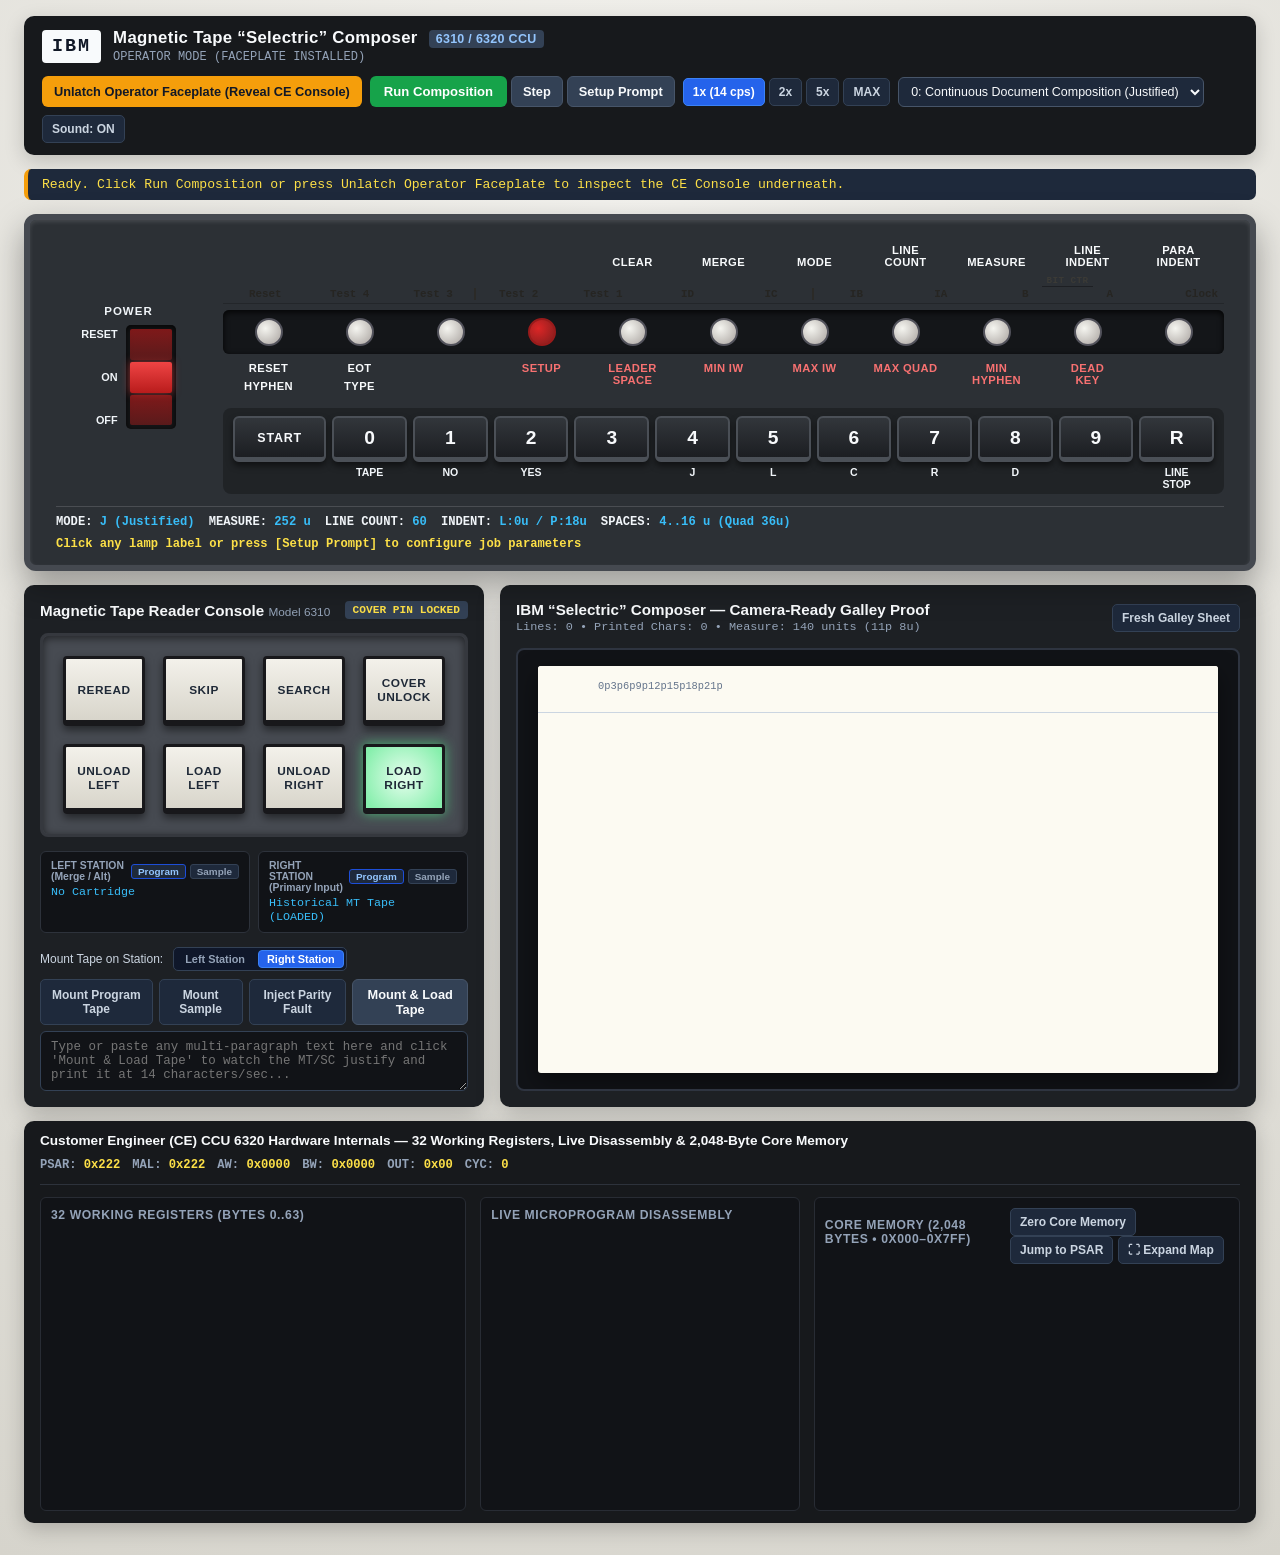
==== commit e0fd5ffb: "Add bootable tape" ====
--- a/web/index.html
+++ b/web/index.html
@@ -96,8 +96,9 @@
             <div class="loader-header">
               <span>INITIAL LOADER</span>
               <div class="loader-actions">
-                <button id="ce-btn-init-loader" class="btn-key-loader" title="Auto-key bytes 40..47 for Right Station (m=0) into Core Memory">Key Right</button>
-                <button id="ce-btn-init-loader-left" class="btn-key-loader" title="Auto-key bytes 40..47 for Left Station (m=1) into Core Memory">Key Left</button>
+                <button id="ce-btn-zero-ram" type="button" class="btn-key-loader btn-zero-ram" title="Zero all 2,048 bytes of Core Memory (0x000..0x7FF) for a cold boot">Zero RAM</button>
+                <button id="ce-btn-init-loader-left" type="button" class="btn-key-loader" title="Auto-key bytes 40..47 for Left Station (m=1) into Core Memory">Key Left</button>
+                <button id="ce-btn-init-loader" type="button" class="btn-key-loader" title="Auto-key bytes 40..47 for Right Station (m=0) into Core Memory">Key Right</button>
               </div>
             </div>
             <table class="loader-table">
@@ -404,14 +405,20 @@
           <div class="station-box" id="station-box-left">
             <div class="station-box-top">
               <span class="station-lbl">LEFT STATION (Merge / Alt)</span>
-              <button id="btn-quick-sample-left" class="station-mini-btn" title="Mount authentic sample revision tape on Left Station">Sample</button>
+              <div class="station-mini-group">
+                <button id="btn-quick-prog-left" type="button" class="station-mini-btn station-mini-prog" title="Mount bootable binary Factory Program Tape on Left Station">Program<span class="visually-hidden"> (Left Station)</span></button>
+                <button id="btn-quick-sample-left" type="button" class="station-mini-btn" title="Mount authentic sample revision tape on Left Station">Sample<span class="visually-hidden"> (Left Station)</span></button>
+              </div>
             </div>
             <span id="tape-left-status" class="station-val">No Cartridge</span>
           </div>
           <div class="station-box" id="station-box-right">
             <div class="station-box-top">
               <span class="station-lbl">RIGHT STATION (Primary Input)</span>
-              <button id="btn-quick-sample-right" class="station-mini-btn" title="Mount authentic sample manuscript tape on Right Station">Sample</button>
+              <div class="station-mini-group">
+                <button id="btn-quick-prog-right" type="button" class="station-mini-btn station-mini-prog" title="Mount bootable binary Factory Program Tape on Right Station">Program<span class="visually-hidden"> (Right Station)</span></button>
+                <button id="btn-quick-sample-right" type="button" class="station-mini-btn" title="Mount authentic sample manuscript tape on Right Station">Sample<span class="visually-hidden"> (Right Station)</span></button>
+              </div>
             </div>
             <span id="tape-right-status" class="station-val">Historical MT Tape (LOADED)</span>
           </div>
@@ -421,16 +428,17 @@
         <div class="custom-tape-box">
           <div class="custom-tape-header">
             <div class="custom-tape-title-row">
-              <label for="custom-tape-text">Mount Manuscript Text on Tape Reader:</label>
-              <div class="tape-station-pills" role="radiogroup" aria-label="Target Tape Station">
-                <button type="button" class="tape-pill-btn active" id="pill-station-right" title="Target Right Station (Primary Input)">Right Station</button>
-                <button type="button" class="tape-pill-btn" id="pill-station-left" title="Target Left Station (Merge / Revision Tape)">Left Station</button>
+              <label for="custom-tape-text">Mount Tape on Station:</label>
+              <div class="tape-station-pills" role="group" aria-label="Target Tape Station">
+                <button type="button" class="tape-pill-btn" id="pill-station-left" aria-pressed="false" title="Target Left Station (Merge / Revision Tape)">Left Station</button>
+                <button type="button" class="tape-pill-btn active" id="pill-station-right" aria-pressed="true" title="Target Right Station (Primary Input)">Right Station</button>
               </div>
             </div>
             <div class="custom-tape-btns">
-              <button id="btn-mount-sample-tape" class="btn-chip" title="Mount authentic sample text on selected station">Mount Sample</button>
-              <button id="btn-inject-parity" class="btn-chip" title="Corrupt current tape track on target station to test parity error halt">Inject Parity Fault</button>
-              <button id="btn-mount-custom-tape" class="btn-secondary">Mount &amp; Load Tape</button>
+              <button id="btn-mount-program-tape" type="button" class="btn-chip" title="Mount bootable 8-bit Factory Program Tape on selected station">Mount Program Tape</button>
+              <button id="btn-mount-sample-tape" type="button" class="btn-chip" title="Mount authentic sample text on selected station">Mount Sample</button>
+              <button id="btn-inject-parity" type="button" class="btn-chip" title="Corrupt current tape track on target station to test parity error halt">Inject Parity Fault</button>
+              <button id="btn-mount-custom-tape" type="button" class="btn-secondary">Mount &amp; Load Tape</button>
             </div>
           </div>
           <textarea id="custom-tape-text" rows="3" placeholder="Type or paste any multi-paragraph text here and click 'Mount &amp; Load Tape' to watch the MT/SC justify and print it at 14 characters/sec..."></textarea>
@@ -495,8 +503,9 @@
           <div class="mem-panel-header">
             <h3>Core Memory (2,048 Bytes • 0x000–0x7FF)</h3>
             <div class="mem-nav">
-              <button id="btn-mem-psar" class="btn-chip" title="Scroll view to current program counter (PSAR)">Jump to PSAR</button>
-              <button id="btn-mem-expand" class="btn-chip" title="Expand to full 2,048-byte matrix overlay">⛶ Expand Map</button>
+              <button id="btn-mem-zero" type="button" class="btn-chip" title="Clear all 2,048 bytes of Core Memory to 0x00">Zero Core Memory</button>
+              <button id="btn-mem-psar" type="button" class="btn-chip" title="Scroll view to current program counter (PSAR)">Jump to PSAR</button>
+              <button id="btn-mem-expand" type="button" class="btn-chip" title="Expand to full 2,048-byte matrix overlay">⛶ Expand Map</button>
             </div>
           </div>
           <div id="ce-memory-dump" class="memory-dump"></div>
--- a/web/styles.css
+++ b/web/styles.css
@@ -338,6 +338,14 @@
   border-radius: 3px;
 }
 
+.btn-key-loader.btn-zero-ram {
+  background: #475569;
+}
+
+.btn-key-loader.btn-zero-ram:hover {
+  background: #334155;
+}
+
 .loader-table {
   border-collapse: collapse;
   font-size: 0.68rem;
@@ -950,6 +958,13 @@
   display: flex;
   align-items: center;
   justify-content: space-between;
+  gap: 6px;
+}
+
+.station-mini-group {
+  display: inline-flex;
+  align-items: center;
+  gap: 4px;
 }
 
 .station-mini-btn {
@@ -962,6 +977,23 @@
   color: #94a3b8;
   cursor: pointer;
   transition: all 0.15s ease;
+}
+
+.station-mini-btn.station-mini-prog {
+  border-color: #1d4ed8;
+  color: #93c5fd;
+}
+
+.visually-hidden:where(:not(:focus-within, :active)) {
+  position: absolute !important;
+  clip-path: inset(50%) !important;
+  overflow: hidden !important;
+  width: 1px !important;
+  height: 1px !important;
+  margin: -1px !important;
+  padding: 0 !important;
+  border: 0 !important;
+  white-space: nowrap !important;
 }
 
 .station-mini-btn:hover {
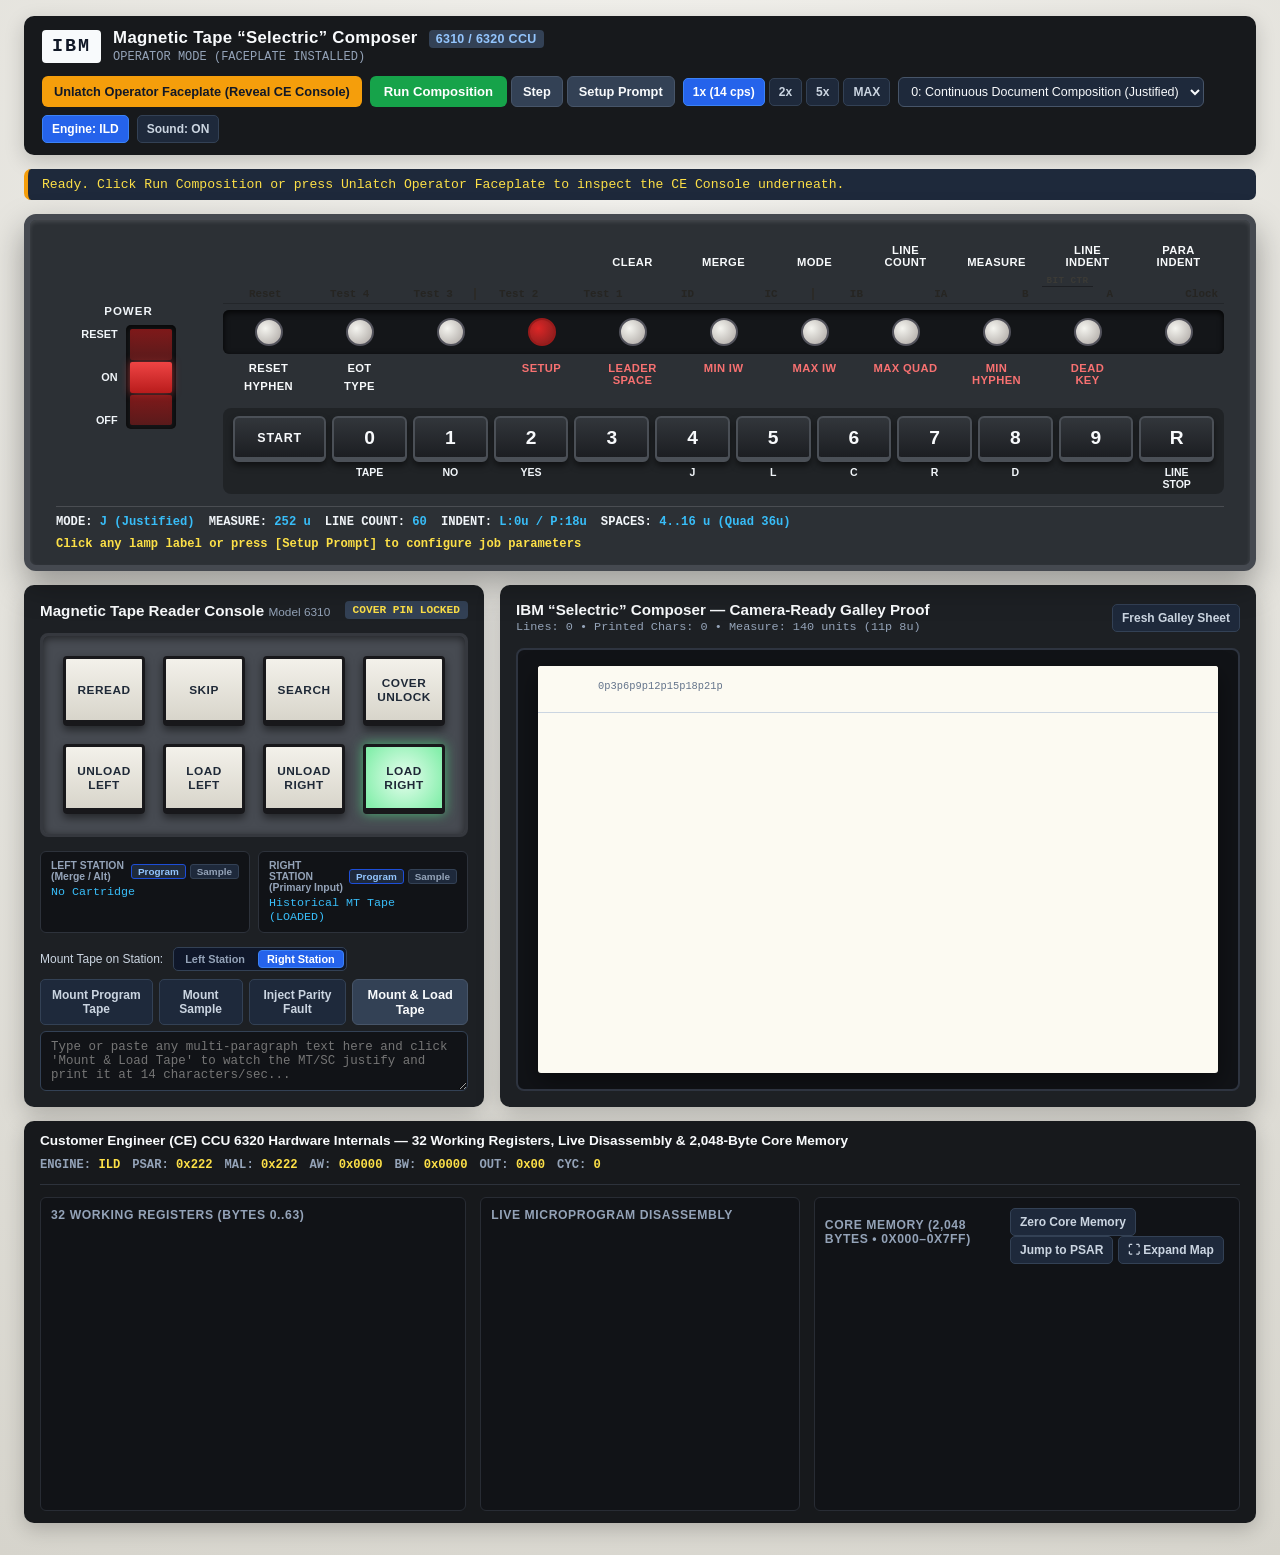
==== commit e4f71ad3: "Option to choose engine: `ild` or `behavioral`" ====
--- a/web/index.html
+++ b/web/index.html
@@ -47,6 +47,7 @@
           <option value="6">6: Branch &amp; Bit Control Diagnostic</option>
         </select>
 
+        <button id="btn-engine-toggle" class="btn-chip active" title="Toggle CCU Execution Engine between Gate-Level ILD (0303–0312) and Behavioral ISA">Engine: ILD</button>
         <button id="btn-sound-toggle" class="btn-chip">Sound: ON</button>
       </div>
     </header>
@@ -476,6 +477,7 @@
       <summary class="ce-drawer-summary">
         <span>Customer Engineer (CE) CCU 6320 Hardware Internals — 32 Working Registers, Live Disassembly &amp; 2,048-Byte Core Memory</span>
         <div class="ce-quick-regs">
+          <span>ENGINE: <strong id="ce-reg-engine">ILD</strong></span>
           <span>PSAR: <strong id="ce-reg-psar">0x222</strong></span>
           <span>MAL: <strong id="ce-reg-mal">0x222</strong></span>
           <span>AW: <strong id="ce-reg-aw">0x0000</strong></span>
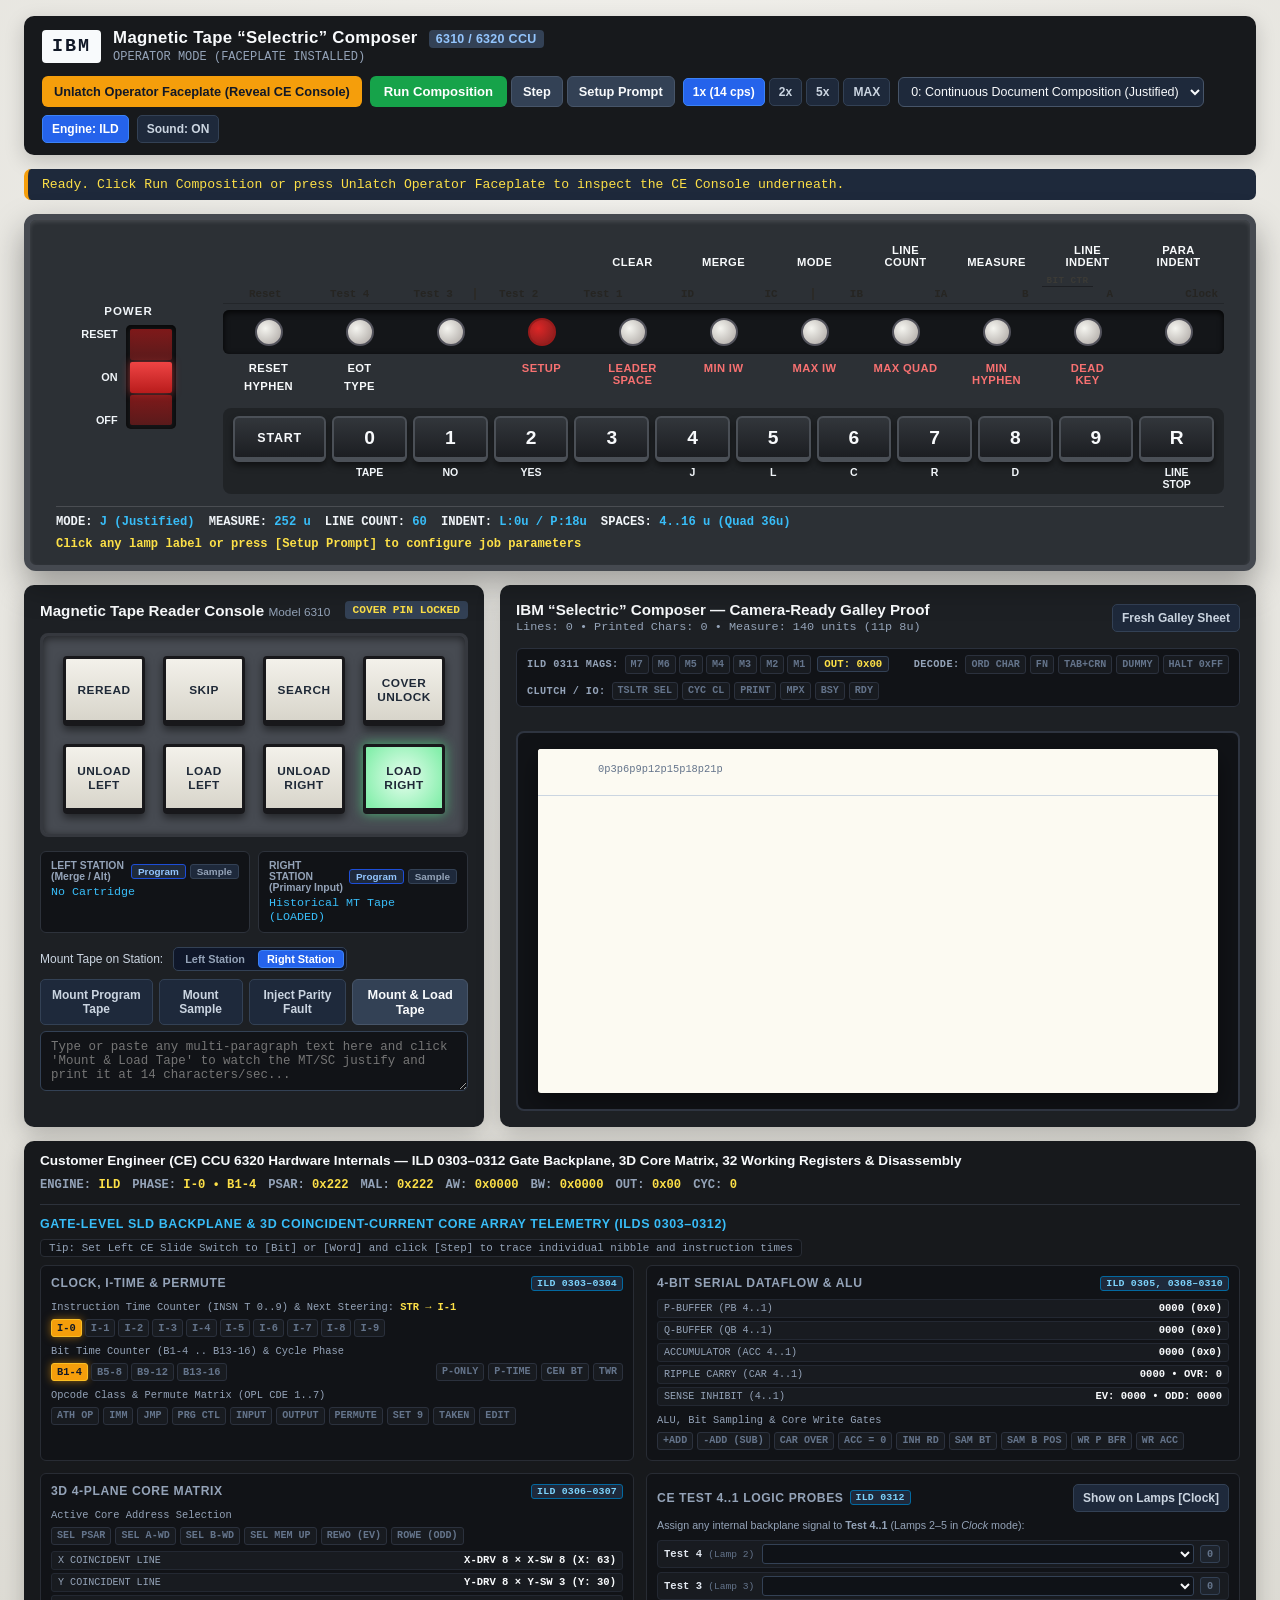
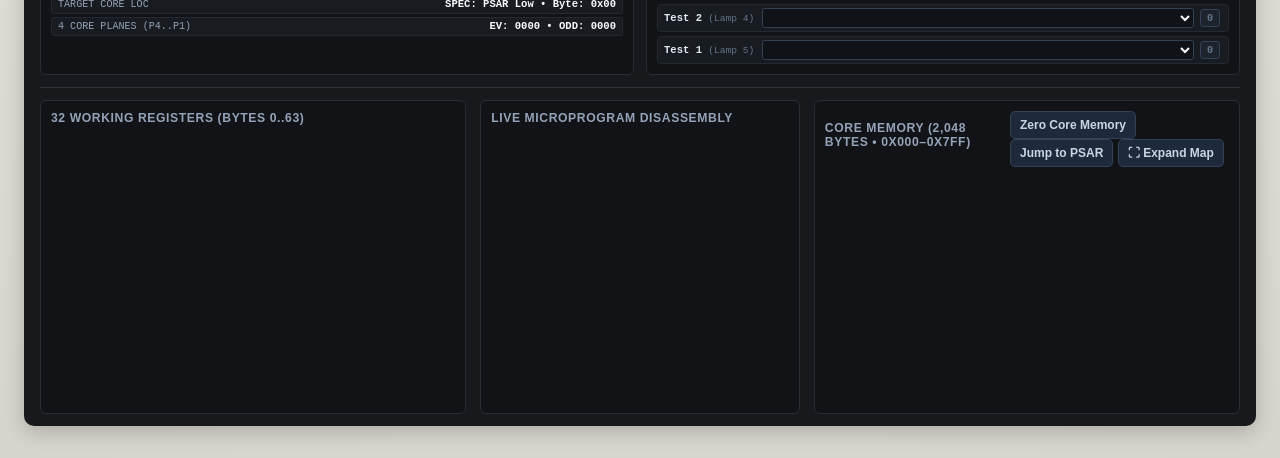
==== commit 6de32e11: "ILD-level features - Real Hardware Sub-Instruction Stepping on the Left CE Slide Switch - Customer E" ====
--- a/web/index.html
+++ b/web/index.html
@@ -456,6 +456,40 @@
           <button id="btn-clear-galley" class="btn-chip">Fresh Galley Sheet</button>
         </div>
 
+        <!-- ILD 0311 Selectric Composer Translator Magnet & Clutch Telemetry Strip -->
+        <div id="ild-translator-strip" class="ild-translator-strip" aria-label="ILD 0311 Translator Magnet and Clutch Telemetry">
+          <div class="ild-tsltr-group">
+            <span class="ild-tsltr-lbl" title="ILD 0311 (AA181): 7 Selectric Composer Translator Select Magnets (TSLTR SEL MAG 7..1) and Output Register byte">ILD 0311 MAGS:</span>
+            <div class="ild-mag-pills">
+              <span id="ild-mag-7" class="ild-sig-pill" title="Translator Select Magnet 7 (Bit 6 / Weight 64)">M7</span>
+              <span id="ild-mag-6" class="ild-sig-pill" title="Translator Select Magnet 6 (Bit 5 / Weight 32)">M6</span>
+              <span id="ild-mag-5" class="ild-sig-pill" title="Translator Select Magnet 5 (Bit 4 / Weight 16)">M5</span>
+              <span id="ild-mag-4" class="ild-sig-pill" title="Translator Select Magnet 4 (Bit 3 / Weight 8)">M4</span>
+              <span id="ild-mag-3" class="ild-sig-pill" title="Translator Select Magnet 3 (Bit 2 / Weight 4 - Function)">M3</span>
+              <span id="ild-mag-2" class="ild-sig-pill" title="Translator Select Magnet 2 (Bit 1 / Weight 2)">M2</span>
+              <span id="ild-mag-1" class="ild-sig-pill" title="Translator Select Magnet 1 (Bit 0 / Weight 1)">M1</span>
+            </div>
+            <span id="ild-tsltr-out-byte" class="ild-byte-readout" title="8-bit Output Register (OUT 8..1)">OUT: 0x00</span>
+          </div>
+          <div class="ild-tsltr-group">
+            <span class="ild-tsltr-lbl">DECODE:</span>
+            <span id="ild-tsltr-ord" class="ild-sig-pill" title="+ORDINARY CHARACTER (AA171)">ORD CHAR</span>
+            <span id="ild-tsltr-fn" class="ild-sig-pill" title="+FUNCTION (AA181: OUT 3 set)">FN</span>
+            <span id="ild-tsltr-tabcrn" class="ild-sig-pill" title="+TAB + CARRIAGE RETURN (AA181)">TAB+CRN</span>
+            <span id="ild-tsltr-dummy" class="ild-sig-pill" title="+DUMMY / +DMY FN (AA172)">DUMMY</span>
+            <span id="ild-tsltr-halt" class="ild-sig-pill pill-warn" title="-HALT (AA031: OUT 1..8 = 0xFF End-of-Multiplex)">HALT 0xFF</span>
+          </div>
+          <div class="ild-tsltr-group">
+            <span class="ild-tsltr-lbl">CLUTCH / IO:</span>
+            <span id="ild-tsltr-sel" class="ild-sig-pill" title="+TRANSLATOR SELECT (AA172)">TSLTR SEL</span>
+            <span id="ild-tsltr-cyccl" class="ild-sig-pill" title="+TRANSLATOR CYCLE CLUTCH (AA181)">CYC CL</span>
+            <span id="ild-tsltr-pr" class="ild-sig-pill" title="+TRANSLATOR PRINT (AA181)">PRINT</span>
+            <span id="ild-tsltr-mpx" class="ild-sig-pill" title="+MULTIPLEX (AA141)">MPX</span>
+            <span id="ild-tsltr-bsy" class="ild-sig-pill" title="+BUSY (AA142)">BSY</span>
+            <span id="ild-tsltr-rdy" class="ild-sig-pill" title="+READY (AA142)">RDY</span>
+          </div>
+        </div>
+
         <div class="galley-roller-frame">
           <div class="galley-paper-sheet">
             <div class="galley-paper-header">
@@ -475,9 +509,10 @@
     <!-- Bottom Collapsible Customer Engineer (CE) Hardware Internals Drawer -->
     <details class="ce-drawer" open>
       <summary class="ce-drawer-summary">
-        <span>Customer Engineer (CE) CCU 6320 Hardware Internals — 32 Working Registers, Live Disassembly &amp; 2,048-Byte Core Memory</span>
+        <span>Customer Engineer (CE) CCU 6320 Hardware Internals — ILD 0303–0312 Gate Backplane, 3D Core Matrix, 32 Working Registers &amp; Disassembly</span>
         <div class="ce-quick-regs">
           <span>ENGINE: <strong id="ce-reg-engine">ILD</strong></span>
+          <span>PHASE: <strong id="ce-reg-phase">I-0 • B1-4</strong></span>
           <span>PSAR: <strong id="ce-reg-psar">0x222</strong></span>
           <span>MAL: <strong id="ce-reg-mal">0x222</strong></span>
           <span>AW: <strong id="ce-reg-aw">0x0000</strong></span>
@@ -486,6 +521,170 @@
           <span>CYC: <strong id="ce-reg-cyc">0</strong></span>
         </div>
       </summary>
+
+      <!-- Gate-Level ILD 0303-0312 Backplane, 4-Bit Serial ALU, 3D Core Matrix & CE Test Probe Inspector -->
+      <div id="ce-ild-inspector" class="ce-ild-inspector">
+        <div class="ce-ild-header">
+          <div class="ce-ild-title-row">
+            <h3>Gate-Level SLD Backplane &amp; 3D Coincident-Current Core Array Telemetry (ILDs 0303–0312)</h3>
+            <span id="ce-ild-step-hint" class="ce-ild-hint">Tip: Set Left CE Slide Switch to [Bit] or [Word] and click [Step] to trace individual nibble and instruction times</span>
+          </div>
+        </div>
+
+        <div class="ce-ild-grid">
+          <!-- Card 1: Clock, Instruction Time & Permute (ILD 0303 - 0304) -->
+          <div class="ce-panel ild-card">
+            <h3>Clock, I-Time &amp; Permute <span class="ild-sheet-tag">ILD 0303–0304</span></h3>
+            <div class="ild-sub-label">Instruction Time Counter (INSN T 0..9) &amp; Next Steering: <strong id="ild-str-itime">STR → I-1</strong></div>
+            <div id="ild-itime-strip" class="ild-step-strip">
+              <span id="ild-it-0" class="ild-step-cell active">I-0</span>
+              <span id="ild-it-1" class="ild-step-cell">I-1</span>
+              <span id="ild-it-2" class="ild-step-cell">I-2</span>
+              <span id="ild-it-3" class="ild-step-cell">I-3</span>
+              <span id="ild-it-4" class="ild-step-cell">I-4</span>
+              <span id="ild-it-5" class="ild-step-cell">I-5</span>
+              <span id="ild-it-6" class="ild-step-cell">I-6</span>
+              <span id="ild-it-7" class="ild-step-cell">I-7</span>
+              <span id="ild-it-8" class="ild-step-cell">I-8</span>
+              <span id="ild-it-9" class="ild-step-cell">I-9</span>
+            </div>
+
+            <div class="ild-sub-label">Bit Time Counter (B1-4 .. B13-16) &amp; Cycle Phase</div>
+            <div class="ild-btime-row">
+              <div id="ild-btime-strip" class="ild-step-strip">
+                <span id="ild-bt-0" class="ild-step-cell active">B1-4</span>
+                <span id="ild-bt-1" class="ild-step-cell">B5-8</span>
+                <span id="ild-bt-2" class="ild-step-cell">B9-12</span>
+                <span id="ild-bt-3" class="ild-step-cell">B13-16</span>
+              </div>
+              <div class="ild-phase-pills">
+                <span id="ild-sig-ponly" class="ild-sig-pill" title="+P ONLY (33.3 µs P-Only vs 50.0 µs P&Q Bit Time)">P-ONLY</span>
+                <span id="ild-sig-ptime" class="ild-sig-pill" title="+P TIME Latch">P-TIME</span>
+                <span id="ild-sig-cenbt" class="ild-sig-pill" title="+CENTRAL BIT TIME Latch">CEN BT</span>
+                <span id="ild-sig-twr" class="ild-sig-pill" title="+TIME WRITE Latch">TWR</span>
+              </div>
+            </div>
+
+            <div class="ild-sub-label">Opcode Class &amp; Permute Matrix (OPL CDE 1..7)</div>
+            <div class="ild-pill-wrap">
+              <span id="ild-sig-ath" class="ild-sig-pill" title="+ARITHMETIC OPERATION (OPL 1 + OPL 2)">ATH OP</span>
+              <span id="ild-sig-imm" class="ild-sig-pill" title="+IMMEDIATE (OPL 1 & OPL 2)">IMM</span>
+              <span id="ild-sig-jmp" class="ild-sig-pill" title="+JUMP">JMP</span>
+              <span id="ild-sig-prgctl" class="ild-sig-pill" title="+PROGRAM CONTROL (SBP / RBP / TBP)">PRG CTL</span>
+              <span id="ild-sig-in" class="ild-sig-pill" title="+INPUT">INPUT</span>
+              <span id="ild-sig-out" class="ild-sig-pill" title="+OUTPUT">OUTPUT</span>
+              <span id="ild-sig-prmt" class="ild-sig-pill pill-amber" title="+PERMUTE (Non-sequential I-Time transition)">PERMUTE</span>
+              <span id="ild-sig-set9" class="ild-sig-pill pill-amber" title="+SET 9 (Jump I-Time Counter to I-9)">SET 9</span>
+              <span id="ild-sig-tkn" class="ild-sig-pill pill-amber" title="+TAKEN (Branch / Incr Jump Taken)">TAKEN</span>
+              <span id="ild-sig-edit" class="ild-sig-pill" title="+EDIT Mode Latch">EDIT</span>
+            </div>
+          </div>
+
+          <!-- Card 2: 4-Bit Serial Dataflow, Sense Amps & ALU (ILD 0305, 0308 - 0310) -->
+          <div class="ce-panel ild-card">
+            <h3>4-Bit Serial Dataflow &amp; ALU <span class="ild-sheet-tag">ILD 0305, 0308–0310</span></h3>
+            <div class="ild-dataflow-rows">
+              <div class="ild-df-row">
+                <span class="ild-df-name">P-BUFFER (PB 4..1)</span>
+                <span id="ild-df-pbfr" class="ild-df-val">0000 (0x0)</span>
+              </div>
+              <div class="ild-df-row">
+                <span class="ild-df-name">Q-BUFFER (QB 4..1)</span>
+                <span id="ild-df-qbfr" class="ild-df-val">0000 (0x0)</span>
+              </div>
+              <div class="ild-df-row">
+                <span class="ild-df-name">ACCUMULATOR (ACC 4..1)</span>
+                <span id="ild-df-acc" class="ild-df-val">0000 (0x0)</span>
+              </div>
+              <div class="ild-df-row">
+                <span class="ild-df-name">RIPPLE CARRY (CAR 4..1)</span>
+                <span id="ild-df-car" class="ild-df-val">0000 • OVR: 0</span>
+              </div>
+              <div class="ild-df-row">
+                <span class="ild-df-name">SENSE INHIBIT (4..1)</span>
+                <span id="ild-df-inh-lines" class="ild-df-val">EV: 0000 • ODD: 0000</span>
+              </div>
+            </div>
+
+            <div class="ild-sub-label">ALU, Bit Sampling &amp; Core Write Gates</div>
+            <div class="ild-pill-wrap">
+              <span id="ild-sig-add" class="ild-sig-pill" title="+ADD (True = Add, False = Complement Subtract)">+ADD</span>
+              <span id="ild-sig-sub" class="ild-sig-pill pill-amber" title="-ADD (1's Complement Borrow Subtractor active at I-9)">-ADD (SUB)</span>
+              <span id="ild-sig-carover" class="ild-sig-pill" title="+CARRY OVER Latch">CAR OVER</span>
+              <span id="ild-sig-acceqz" class="ild-sig-pill" title="+ACCUMULATOR EQUAL ZERO">ACC = 0</span>
+              <span id="ild-sig-inhrd" class="ild-sig-pill" title="+INHIBIT READ (Clear destructive read)">INH RD</span>
+              <span id="ild-sig-sambt" class="ild-sig-pill" title="+SAMPLED BIT TIME (Y11,Y10 = BT B,A)">SAM BT</span>
+              <span id="ild-sig-sambpos" class="ild-sig-pill" title="+SAMPLED BIT POSITION">SAM B POS</span>
+              <span id="ild-sig-wrpbfr" class="ild-sig-pill pill-green" title="+WRITE P BUFFER to Core Planes">WR P BFR</span>
+              <span id="ild-sig-wracc" class="ild-sig-pill pill-green" title="+WRITE ACCUMULATOR to Core Planes">WR ACC</span>
+            </div>
+          </div>
+
+          <!-- Card 3: 3D 4-Plane Coincident-Current Core Matrix (ILD 0306 - 0307) -->
+          <div class="ce-panel ild-card">
+            <h3>3D 4-Plane Core Matrix <span class="ild-sheet-tag">ILD 0306–0307</span></h3>
+            <div class="ild-sub-label">Active Core Address Selection</div>
+            <div class="ild-pill-wrap">
+              <span id="ild-sig-selpsar" class="ild-sig-pill" title="+SELECT PROGRAM STEP ADDRESS (Special Y-Drv 8)">SEL PSAR</span>
+              <span id="ild-sig-selawd" class="ild-sig-pill" title="+SELECT A WORD (Special Y-Drv 7)">SEL A-WD</span>
+              <span id="ild-sig-selbwd" class="ild-sig-pill" title="+SELECT B WORD (Special Y-Drv 6)">SEL B-WD</span>
+              <span id="ild-sig-selmemup" class="ild-sig-pill" title="+SELECT MEMORY UPPER (Full 11-bit Y1..Y11 vs Regs Y2..Y6)">SEL MEM UP</span>
+              <span id="ild-sig-rewo" class="ild-sig-pill" title="REWO: Read Even (Bits 1..4) / Write Odd">REWO (EV)</span>
+              <span id="ild-sig-rowe" class="ild-sig-pill" title="ROWE: Read Odd (Bits 5..8) / Write Even">ROWE (ODD)</span>
+            </div>
+
+            <div class="ild-dataflow-rows">
+              <div class="ild-df-row">
+                <span class="ild-df-name">X COINCIDENT LINE</span>
+                <span id="ild-core-x" class="ild-df-val">X-DRV 8 × X-SW 8 (X: 63)</span>
+              </div>
+              <div class="ild-df-row">
+                <span class="ild-df-name">Y COINCIDENT LINE</span>
+                <span id="ild-core-y" class="ild-df-val">Y-DRV 8 × Y-SW 3 (Y: 30)</span>
+              </div>
+              <div class="ild-df-row">
+                <span class="ild-df-name">TARGET CORE LOC</span>
+                <span id="ild-core-target" class="ild-df-val">SPEC: PSAR Low • Byte: 0x00</span>
+              </div>
+              <div class="ild-df-row">
+                <span class="ild-df-name">4 CORE PLANES (P4..P1)</span>
+                <span id="ild-core-planes" class="ild-df-val">EV: 0000 • ODD: 0000</span>
+              </div>
+            </div>
+          </div>
+
+          <!-- Card 4: CE Test 4..1 Backplane Logic Probe Patch Bay (ILD 0312) -->
+          <div class="ce-panel ild-card">
+            <div class="ild-probe-header">
+              <h3>CE Test 4..1 Logic Probes <span class="ild-sheet-tag">ILD 0312</span></h3>
+              <button id="btn-probe-view-clock" type="button" class="btn-chip" title="Expose CE Chassis and switch top display row to [Clock] (Display 0) so Lamps 2..5 show Test 4..1">Show on Lamps [Clock]</button>
+            </div>
+            <p class="ild-probe-desc">Assign any internal backplane signal to <strong>Test 4..1</strong> (Lamps 2–5 in <em>Clock</em> mode):</p>
+            <div class="ild-probe-list">
+              <div class="ild-probe-row">
+                <label for="ce-probe-select-4" class="ild-probe-lbl">Test 4 <span class="probe-lamp-tag">(Lamp 2)</span></label>
+                <select id="ce-probe-select-4" class="ild-probe-select"></select>
+                <span id="ce-probe-led-4" class="ild-probe-led" title="Live Test 4 signal level">0</span>
+              </div>
+              <div class="ild-probe-row">
+                <label for="ce-probe-select-3" class="ild-probe-lbl">Test 3 <span class="probe-lamp-tag">(Lamp 3)</span></label>
+                <select id="ce-probe-select-3" class="ild-probe-select"></select>
+                <span id="ce-probe-led-3" class="ild-probe-led" title="Live Test 3 signal level">0</span>
+              </div>
+              <div class="ild-probe-row">
+                <label for="ce-probe-select-2" class="ild-probe-lbl">Test 2 <span class="probe-lamp-tag">(Lamp 4)</span></label>
+                <select id="ce-probe-select-2" class="ild-probe-select"></select>
+                <span id="ce-probe-led-2" class="ild-probe-led" title="Live Test 2 signal level">0</span>
+              </div>
+              <div class="ild-probe-row">
+                <label for="ce-probe-select-1" class="ild-probe-lbl">Test 1 <span class="probe-lamp-tag">(Lamp 5)</span></label>
+                <select id="ce-probe-select-1" class="ild-probe-select"></select>
+                <span id="ce-probe-led-1" class="ild-probe-led" title="Live Test 1 signal level">0</span>
+              </div>
+            </div>
+          </div>
+        </div>
+      </div>
 
       <div class="ce-drawer-grid">
         <!-- 32 Working Registers -->
--- a/web/styles.css
+++ b/web/styles.css
@@ -1881,3 +1881,357 @@
 .layout-64x32 .mo-ascii {
   display: inline-block;
 }
+
+/* ==========================================================================
+   ILD 0311 SELECTRIC COMPOSER TRANSLATOR MAGNET & CLUTCH TELEMETRY STRIP
+   ========================================================================== */
+.ild-translator-strip {
+  background: #111317;
+  border: 1px solid #2a303c;
+  border-radius: 6px;
+  padding: 6px 10px;
+  margin-bottom: 10px;
+  display: flex;
+  flex-wrap: wrap;
+  align-items: center;
+  justify-content: space-between;
+  gap: 8px 12px;
+  font-family: var(--font-mono);
+  font-size: 0.67rem;
+}
+
+.ild-translator-strip.behavioral-dim {
+  opacity: 0.55;
+}
+
+.ild-tsltr-group {
+  display: flex;
+  flex-wrap: wrap;
+  align-items: center;
+  gap: 4px;
+}
+
+.ild-tsltr-lbl {
+  color: #94a3b8;
+  font-weight: 700;
+  font-size: 0.64rem;
+  letter-spacing: 0.4px;
+  margin-right: 2px;
+}
+
+.ild-mag-pills {
+  display: flex;
+  gap: 3px;
+}
+
+.ild-byte-readout {
+  background: #1a1f29;
+  border: 1px solid #334155;
+  color: #fde047;
+  padding: 1px 6px;
+  border-radius: 3px;
+  font-weight: 700;
+  margin-left: 2px;
+}
+
+/* ==========================================================================
+   GATE-LEVEL ILD BACKPLANE, 4-BIT ALU, 3D CORE MATRIX & PROBE INSPECTOR
+   ========================================================================== */
+.ce-ild-inspector {
+  margin-top: 12px;
+  padding-top: 12px;
+  border-top: 1px solid #2d323b;
+}
+
+.ce-ild-inspector.behavioral-dim {
+  opacity: 0.65;
+}
+
+.ce-ild-header {
+  margin-bottom: 8px;
+}
+
+.ce-ild-title-row {
+  display: flex;
+  flex-wrap: wrap;
+  align-items: center;
+  justify-content: space-between;
+  gap: 8px;
+}
+
+.ce-ild-title-row h3 {
+  font-size: 0.78rem;
+  color: #38bdf8;
+  text-transform: uppercase;
+  letter-spacing: 0.6px;
+  margin: 0;
+}
+
+.ce-ild-hint {
+  font-family: var(--font-mono);
+  font-size: 0.68rem;
+  color: #94a3b8;
+  background: #111317;
+  border: 1px solid #282c34;
+  padding: 2px 8px;
+  border-radius: 4px;
+}
+
+.ce-ild-grid {
+  display: grid;
+  grid-template-columns: repeat(4, minmax(0, 1fr));
+  gap: 12px;
+}
+
+@media (max-width: 1280px) {
+  .ce-ild-grid {
+    grid-template-columns: repeat(2, minmax(0, 1fr));
+  }
+}
+
+@media (max-width: 760px) {
+  .ce-ild-grid {
+    grid-template-columns: 1fr;
+  }
+}
+
+.ild-card {
+  display: flex;
+  flex-direction: column;
+  gap: 6px;
+}
+
+.ild-card h3 {
+  display: flex;
+  align-items: center;
+  justify-content: space-between;
+  gap: 6px;
+  margin-bottom: 2px;
+}
+
+.ild-sheet-tag {
+  font-family: var(--font-mono);
+  font-size: 0.62rem;
+  background: #1e293b;
+  color: #7dd3fc;
+  border: 1px solid #0369a1;
+  padding: 1px 5px;
+  border-radius: 3px;
+  text-transform: none;
+  letter-spacing: 0.2px;
+}
+
+.ild-sub-label {
+  font-size: 0.65rem;
+  color: #94a3b8;
+  font-family: var(--font-mono);
+  margin-top: 2px;
+}
+
+.ild-sub-label strong {
+  color: #fde047;
+}
+
+.ild-step-strip {
+  display: flex;
+  flex-wrap: wrap;
+  gap: 3px;
+  font-family: var(--font-mono);
+}
+
+.ild-step-cell {
+  background: #181b20;
+  border: 1px solid #2a303c;
+  color: #64748b;
+  padding: 2px 5px;
+  border-radius: 3px;
+  font-size: 0.65rem;
+  font-weight: 600;
+  text-align: center;
+  min-width: 26px;
+  transition: all 0.1s ease;
+}
+
+.ild-step-cell.active {
+  background: #f59e0b;
+  border-color: #fbbf24;
+  color: #111827;
+  font-weight: 800;
+  box-shadow: 0 0 8px rgba(245, 158, 11, 0.55);
+}
+
+.ild-step-cell.steered {
+  border-color: #38bdf8;
+  color: #bae6fd;
+}
+
+.ild-btime-row {
+  display: flex;
+  flex-wrap: wrap;
+  align-items: center;
+  justify-content: space-between;
+  gap: 6px;
+}
+
+.ild-phase-pills,
+.ild-pill-wrap {
+  display: flex;
+  flex-wrap: wrap;
+  gap: 4px;
+  font-family: var(--font-mono);
+}
+
+.ild-sig-pill {
+  background: #181b20;
+  border: 1px solid #2b313d;
+  color: #64748b;
+  padding: 1.5px 5px;
+  border-radius: 3px;
+  font-size: 0.63rem;
+  font-weight: 600;
+  line-height: 1.3;
+  user-select: none;
+  transition: all 0.1s ease;
+}
+
+.ild-sig-pill.on {
+  background: rgba(56, 189, 248, 0.18);
+  border-color: #0284c7;
+  color: #e0f2fe;
+  box-shadow: 0 0 6px rgba(56, 189, 248, 0.3);
+}
+
+.ild-sig-pill.pill-amber.on {
+  background: rgba(245, 158, 11, 0.22);
+  border-color: #f59e0b;
+  color: #fef08a;
+  box-shadow: 0 0 6px rgba(245, 158, 11, 0.35);
+}
+
+.ild-sig-pill.pill-green.on {
+  background: rgba(34, 197, 94, 0.22);
+  border-color: #22c55e;
+  color: #dcfce7;
+  box-shadow: 0 0 6px rgba(34, 197, 94, 0.35);
+}
+
+.ild-sig-pill.pill-warn.on {
+  background: rgba(239, 68, 68, 0.25);
+  border-color: #ef4444;
+  color: #fee2e2;
+  box-shadow: 0 0 6px rgba(239, 68, 68, 0.4);
+}
+
+.ild-dataflow-rows {
+  display: flex;
+  flex-direction: column;
+  gap: 3px;
+  font-family: var(--font-mono);
+  font-size: 0.66rem;
+}
+
+.ild-df-row {
+  background: #181b20;
+  border: 1px solid #232832;
+  border-radius: 3px;
+  padding: 2.5px 6px;
+  display: flex;
+  align-items: center;
+  justify-content: space-between;
+  gap: 6px;
+}
+
+.ild-df-name {
+  color: #94a3b8;
+  font-size: 0.63rem;
+}
+
+.ild-df-val {
+  color: #f8fafc;
+  font-weight: 700;
+  font-variant-numeric: tabular-nums;
+}
+
+.ild-probe-header {
+  display: flex;
+  align-items: center;
+  justify-content: space-between;
+  gap: 6px;
+}
+
+.ild-probe-header h3 {
+  margin-bottom: 0;
+}
+
+.ild-probe-desc {
+  font-size: 0.67rem;
+  color: #94a3b8;
+  line-height: 1.35;
+  margin: 0;
+}
+
+.ild-probe-list {
+  display: flex;
+  flex-direction: column;
+  gap: 4px;
+  margin-top: 2px;
+}
+
+.ild-probe-row {
+  display: grid;
+  grid-template-columns: 92px 1fr 22px;
+  align-items: center;
+  gap: 6px;
+  background: #181b20;
+  border: 1px solid #232832;
+  border-radius: 4px;
+  padding: 3px 6px;
+  font-family: var(--font-mono);
+  font-size: 0.66rem;
+}
+
+.ild-probe-lbl {
+  color: #e2e8f0;
+  font-weight: 700;
+  white-space: nowrap;
+}
+
+.probe-lamp-tag {
+  color: #64748b;
+  font-weight: 400;
+  font-size: 0.6rem;
+}
+
+.ild-probe-select {
+  background: #0f1217;
+  color: #f8fafc;
+  border: 1px solid #334155;
+  border-radius: 3px;
+  padding: 2px 4px;
+  font-family: var(--font-mono);
+  font-size: 0.65rem;
+  width: 100%;
+  min-width: 0;
+}
+
+.ild-probe-led {
+  display: inline-flex;
+  align-items: center;
+  justify-content: center;
+  width: 20px;
+  height: 18px;
+  border-radius: 3px;
+  background: #1e242d;
+  border: 1px solid #334155;
+  color: #64748b;
+  font-weight: 800;
+  font-size: 0.64rem;
+}
+
+.ild-probe-led.on {
+  background: #f59e0b;
+  border-color: #fde047;
+  color: #111827;
+  box-shadow: 0 0 8px rgba(245, 158, 11, 0.7);
+}
+
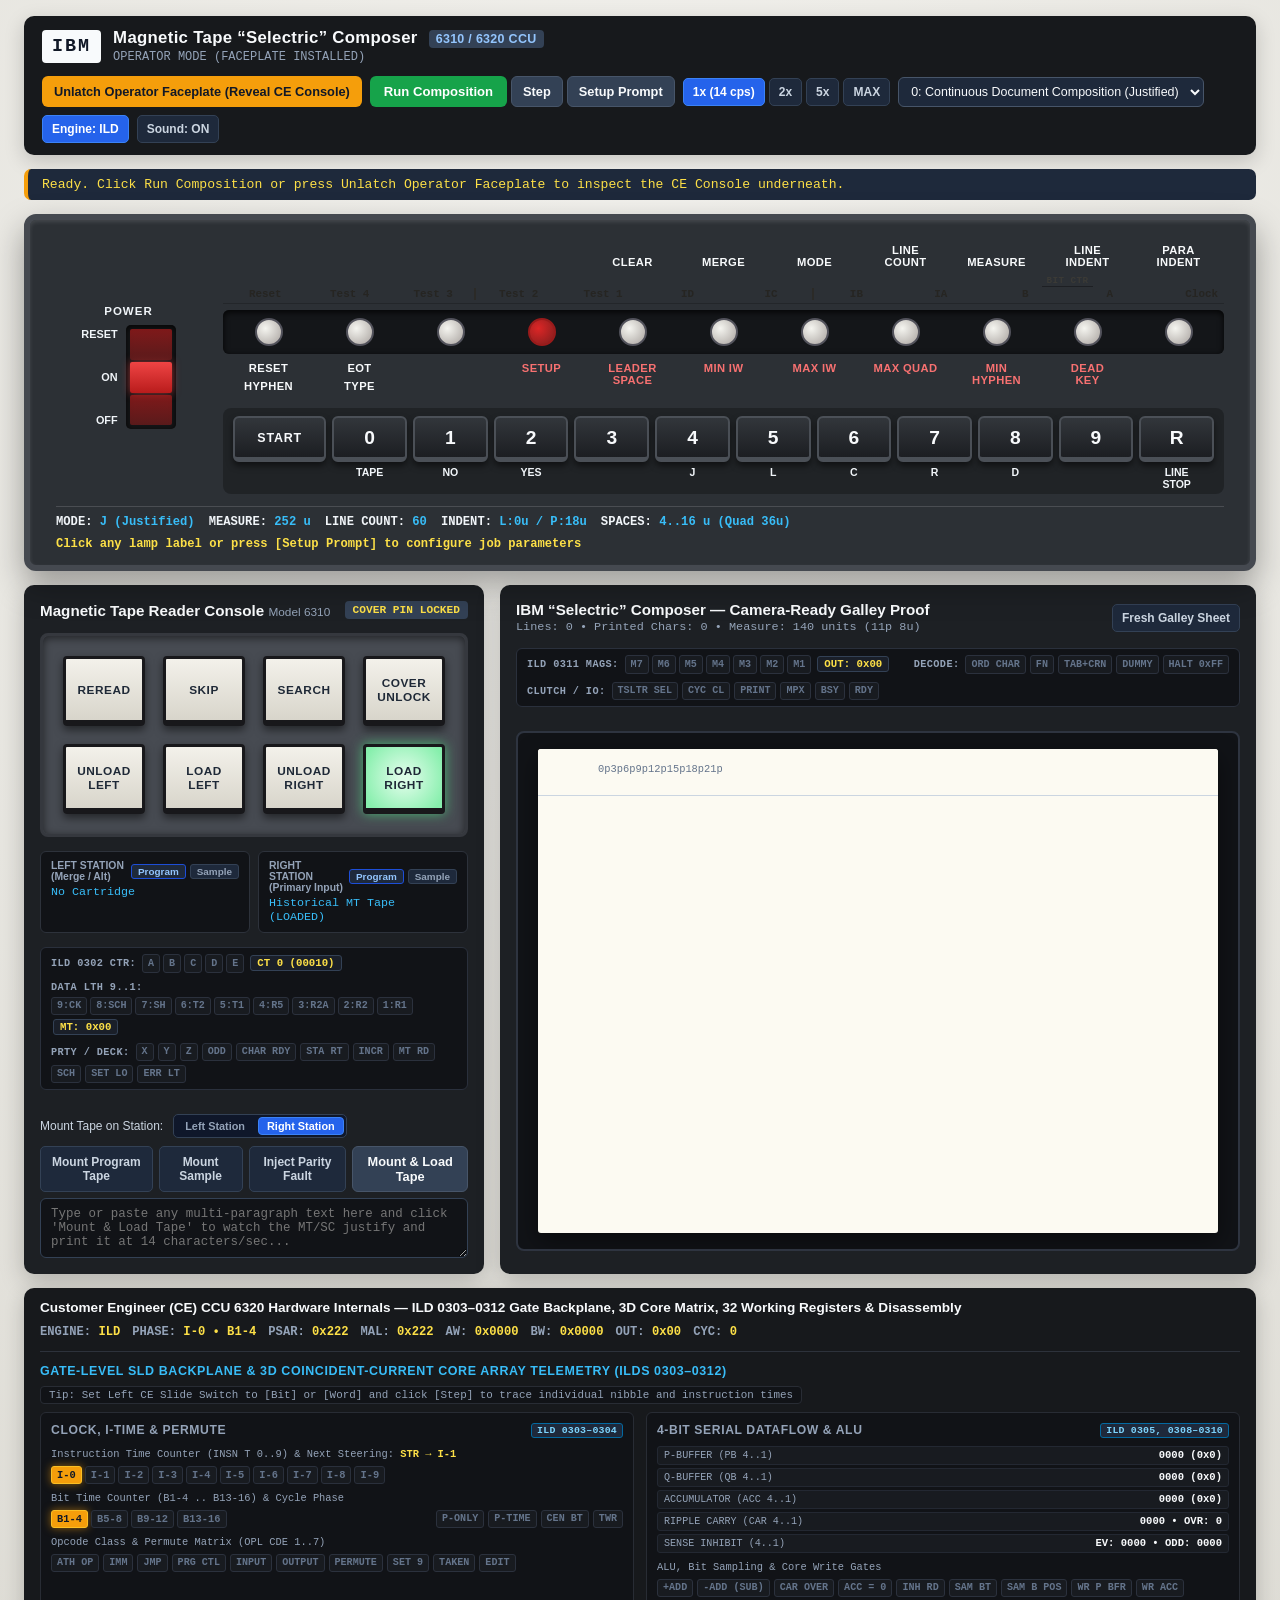
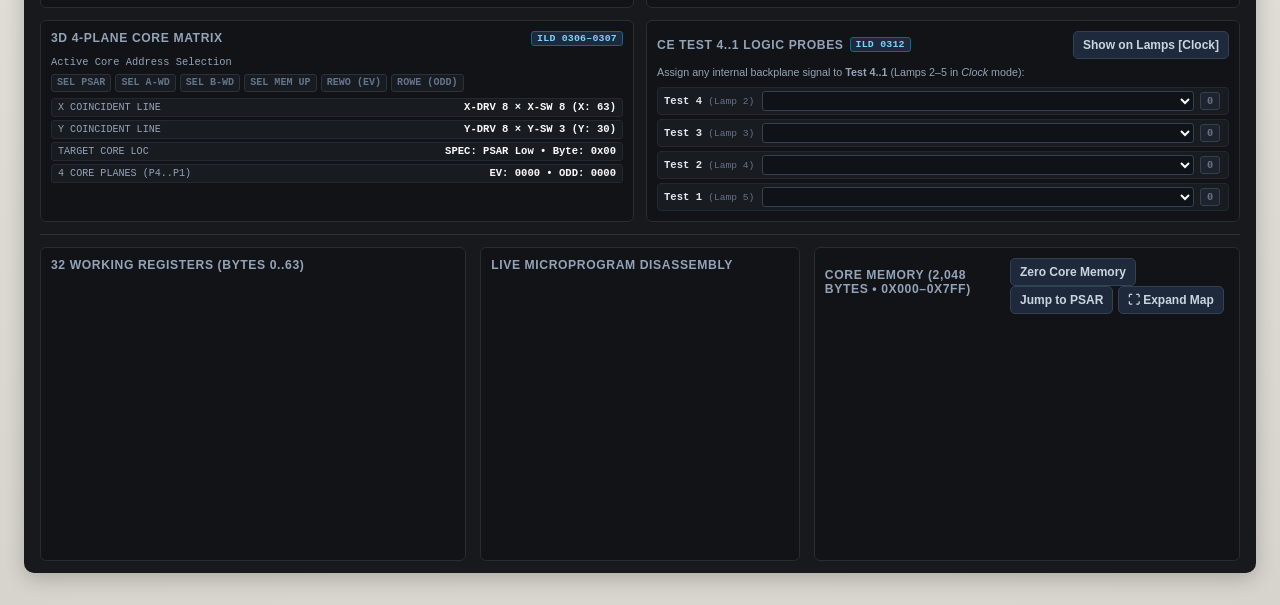
==== commit e0915a98: "Gate- & Latch-Level Magnetic Tape Reader" ====
--- a/web/index.html
+++ b/web/index.html
@@ -425,6 +425,50 @@
           </div>
         </div>
 
+        <!-- ILD 0301–0302 Magnetic Tape Counter, Data Latches, 3-Group Parity & Solenoid Strip -->
+        <div id="ild-mt-strip" class="ild-translator-strip" aria-label="ILD 0301-0302 Magnetic Tape Hardware Telemetry">
+          <div class="ild-tsltr-group">
+            <span class="ild-tsltr-lbl" title="ILD 0302 (AA191/AA192): 5-Bit Magnetic Tape Counter (MT CTR A..E) driven by MPS A &amp; MPS B">ILD 0302 CTR:</span>
+            <div class="ild-mag-pills">
+              <span id="ild-mt-ctr-a" class="ild-sig-pill" title="MT Counter A (AA192)">A</span>
+              <span id="ild-mt-ctr-b" class="ild-sig-pill" title="MT Counter B (AA192)">B</span>
+              <span id="ild-mt-ctr-c" class="ild-sig-pill" title="MT Counter C (AA192)">C</span>
+              <span id="ild-mt-ctr-d" class="ild-sig-pill" title="MT Counter D (AA192)">D</span>
+              <span id="ild-mt-ctr-e" class="ild-sig-pill" title="MT Counter E (AA191)">E</span>
+            </div>
+            <span id="ild-mt-ctr-dec" class="ild-byte-readout" title="Decoded MT Counter State (Count 0..10, 13 Unload, 14 Search, 15 Load)">CT 0 (00010)</span>
+          </div>
+          <div class="ild-tsltr-group">
+            <span class="ild-tsltr-lbl" title="ILD 0302 (AA211): 9-Bit Magnetic Tape Data Latches (DL 9..1)">DATA LTH 9..1:</span>
+            <div class="ild-mag-pills">
+              <span id="ild-mt-dl-9" class="ild-sig-pill" title="Data Latch 9 (Count 8: Track CK / Parity Check Only)">9:CK</span>
+              <span id="ild-mt-dl-8" class="ild-sig-pill" title="Data Latch 8 (Count 5: Track SCH -> MT BIT 8)">8:SCH</span>
+              <span id="ild-mt-dl-7" class="ild-sig-pill" title="Data Latch 7 (Count 9: Track SHIFT -> MT BIT 7)">7:SH</span>
+              <span id="ild-mt-dl-6" class="ild-sig-pill" title="Data Latch 6 (Count 7: Track T2 -> MT BIT 4)">6:T2</span>
+              <span id="ild-mt-dl-5" class="ild-sig-pill" title="Data Latch 5 (Count 6: Track T1 -> MT BIT 3)">5:T1</span>
+              <span id="ild-mt-dl-4" class="ild-sig-pill" title="Data Latch 4 (Count 4: Track R5 -> MT BIT 1)">4:R5</span>
+              <span id="ild-mt-dl-3" class="ild-sig-pill" title="Data Latch 3 (Count 3: Track R2A -> MT BIT 6)">3:R2A</span>
+              <span id="ild-mt-dl-2" class="ild-sig-pill" title="Data Latch 2 (Count 2: Track R2 -> MT BIT 2)">2:R2</span>
+              <span id="ild-mt-dl-1" class="ild-sig-pill" title="Data Latch 1 (Count 1: Track R1 -> MT BIT 5)">1:R1</span>
+            </div>
+            <span id="ild-mt-byte" class="ild-byte-readout" title="8-Bit Character Decoded by MT BITS (AA211)">MT: 0x00</span>
+          </div>
+          <div class="ild-tsltr-group">
+            <span class="ild-tsltr-lbl" title="ILD 0301–0302 (AA191..AA212): 3-Group Odd Parity (X/Y/Z -> ODD) &amp; Transport Latches">PRTY / DECK:</span>
+            <span id="ild-mt-prty-x" class="ild-sig-pill" title="X Parity (DL 1^2^3, AA212)">X</span>
+            <span id="ild-mt-prty-y" class="ild-sig-pill" title="Y Parity (DL 4^5^6, AA212)">Y</span>
+            <span id="ild-mt-prty-z" class="ild-sig-pill" title="Z Parity (DL 7^8^9, AA212)">Z</span>
+            <span id="ild-mt-odd" class="ild-sig-pill" title="+ODD Parity (X^Y^Z | SKIP, AA212)">ODD</span>
+            <span id="ild-mt-char-rdy" class="ild-sig-pill" title="+CHARACTER READY (ILD 0311)">CHAR RDY</span>
+            <span id="ild-mt-sta" class="ild-sig-pill" title="Active Station Latch (STA RT / STA LF, AA202)">STA RT</span>
+            <span id="ild-mt-incr" class="ild-sig-pill" title="+INCREMENT Flip-Flop (AA191)">INCR</span>
+            <span id="ild-mt-rd" class="ild-sig-pill" title="+MT READ Flip-Flop (AA191)">MT RD</span>
+            <span id="ild-mt-sch" class="ild-sig-pill" title="+SEARCH / +TRF SCH STA (AA202)">SCH</span>
+            <span id="ild-mt-setlo" class="ild-sig-pill pill-warn" title="+MT SET LO Flip-Flop (AA193: set by SKIP, sets CCU +LOW LATCH at I-5)">SET LO</span>
+            <span id="ild-mt-err" class="ild-sig-pill pill-warn" title="+ERROR LIGHT (AA202: EOT/Unload or Even Parity at 10 Count)">ERR LT</span>
+          </div>
+        </div>
+
         <!-- Custom Copy Tape Mounter (Dual Station) -->
         <div class="custom-tape-box">
           <div class="custom-tape-header">
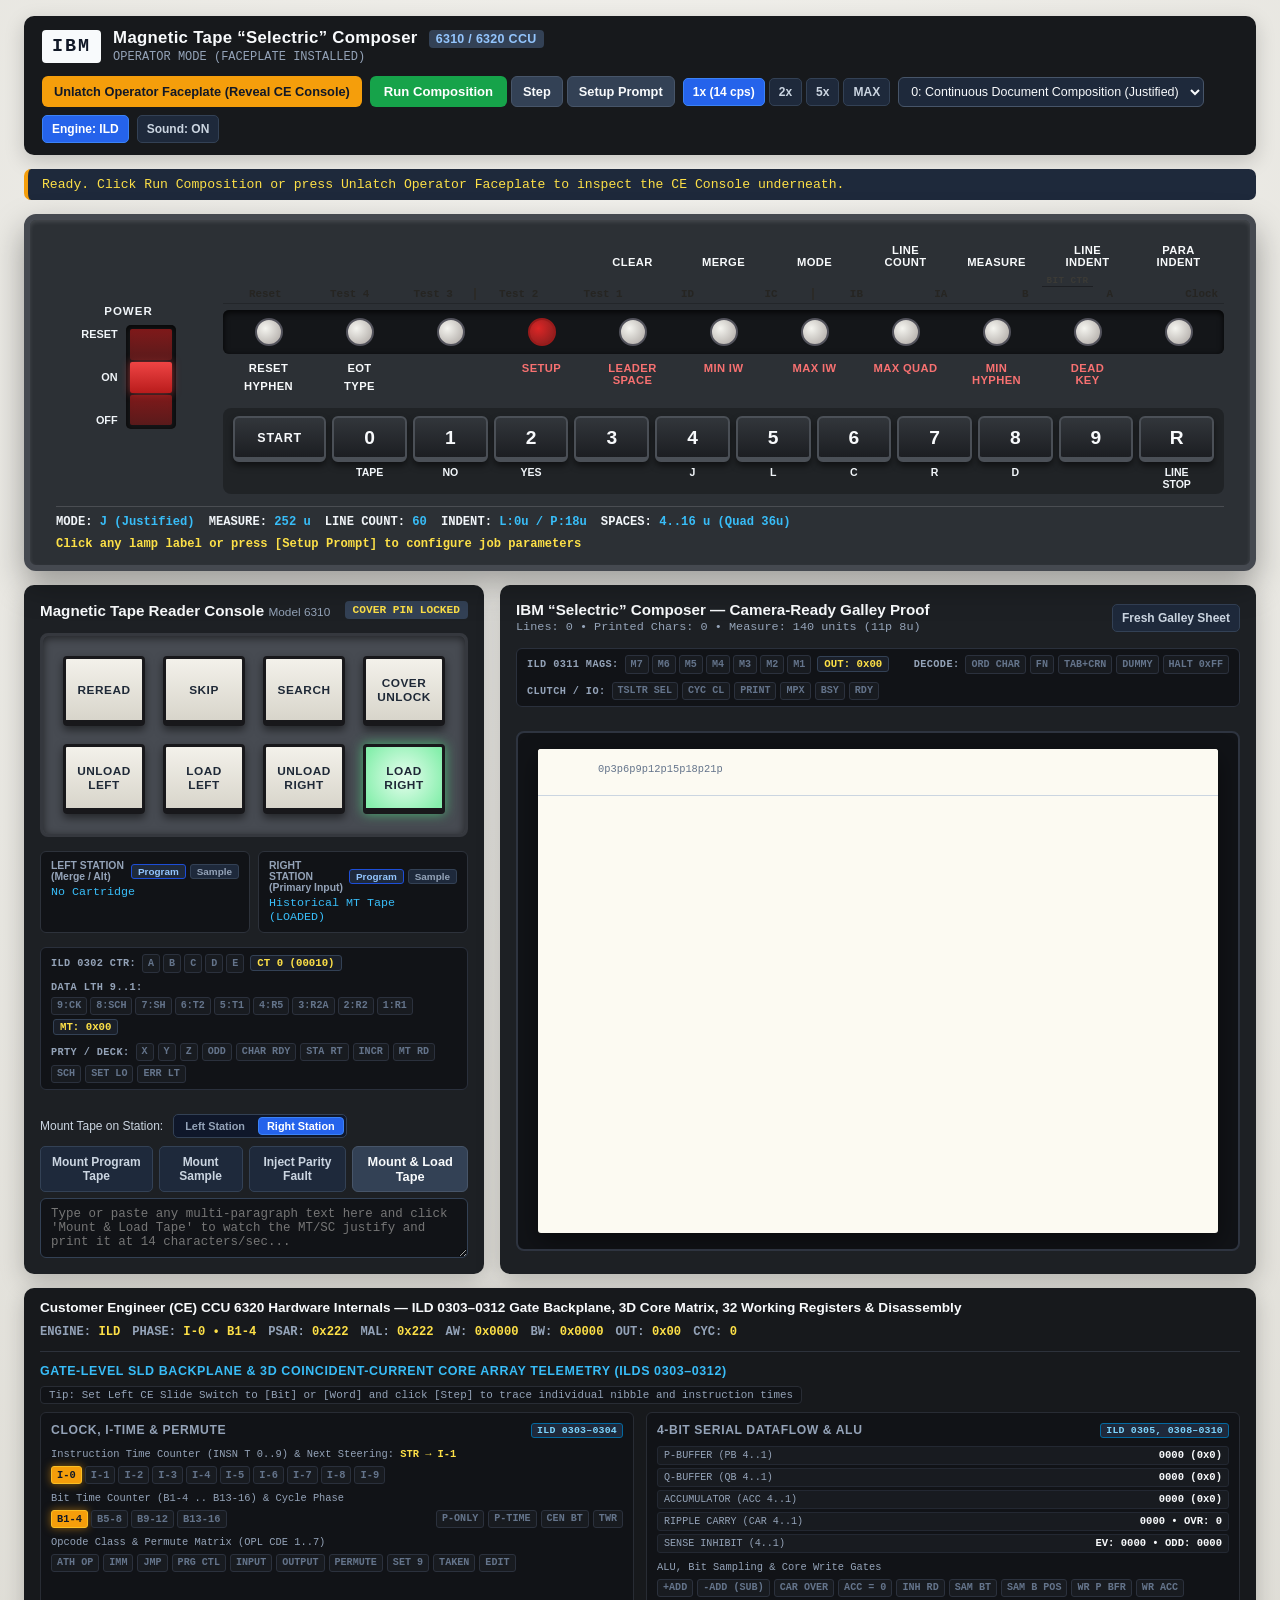
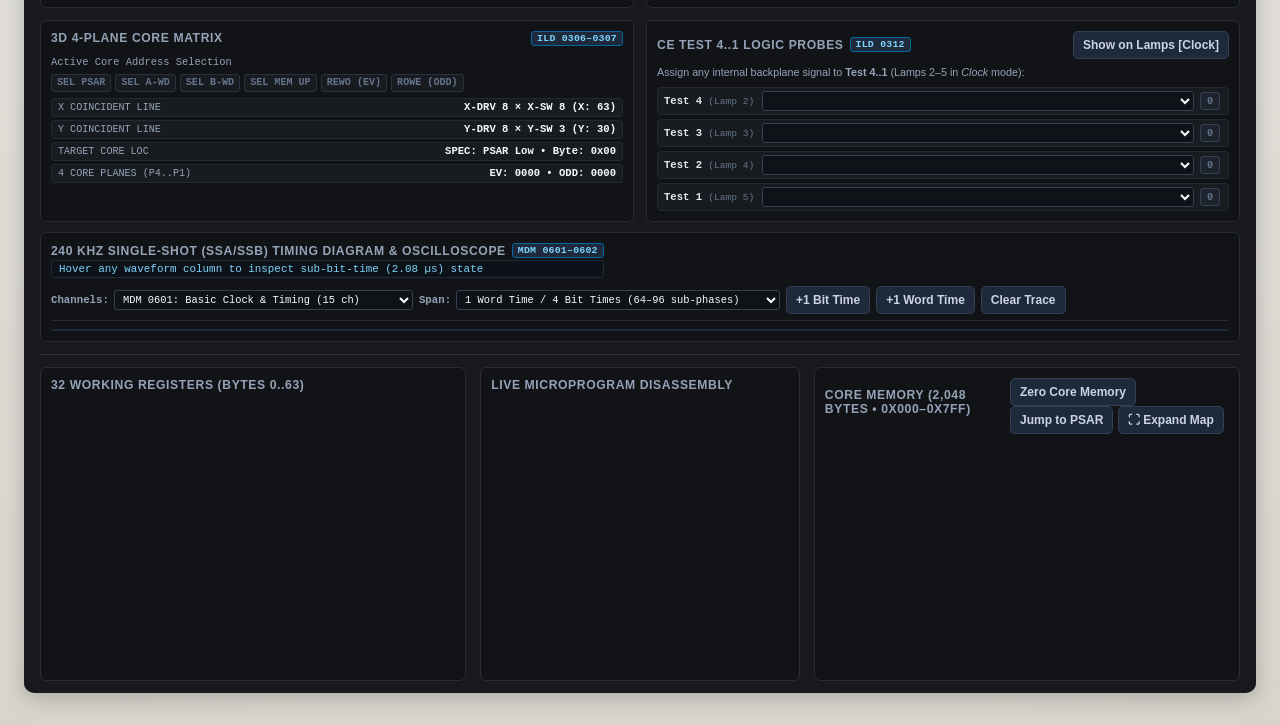
==== commit 93463bf8: "Timing Diagram & Oscilloscope" ====
--- a/web/index.html
+++ b/web/index.html
@@ -728,6 +728,36 @@
             </div>
           </div>
         </div>
+
+        <!-- Sub-Bit-Time (240 kHz Single-Shot SSA/SSB) Oscilloscope & Timing Diagram (MDM 0601–0602) -->
+        <div id="ce-ild-scope-panel" class="ce-panel ild-card ild-scope-card">
+          <div class="ild-scope-toolbar">
+            <div class="ild-scope-title-group">
+              <h3>240 kHz Single-Shot (SSA/SSB) Timing Diagram &amp; Oscilloscope <span class="ild-sheet-tag">MDM 0601–0602</span></h3>
+              <span id="ild-scope-cursor-info" class="ild-scope-cursor-readout">Hover any waveform column to inspect sub-bit-time (2.08 µs) state</span>
+            </div>
+            <div class="ild-scope-controls">
+              <label class="ild-scope-ctl-lbl">Channels:
+                <select id="ild-scope-preset" class="ild-probe-select ild-scope-select">
+                  <option value="0601" selected>MDM 0601: Basic Clock &amp; Timing (15 ch)</option>
+                  <option value="0602">MDM 0602: Core Memory &amp; Write Gates (15 ch)</option>
+                  <option value="probes">Clock Ref + CE Test 4..1 Probes (13 ch)</option>
+                </select>
+              </label>
+              <label class="ild-scope-ctl-lbl">Span:
+                <select id="ild-scope-span" class="ild-probe-select ild-scope-select">
+                  <option value="24">1 Bit Time (16–24 sub-phases • 33–50 µs)</option>
+                  <option value="96" selected>1 Word Time / 4 Bit Times (64–96 sub-phases)</option>
+                  <option value="192">2 Word Times / 8 Bit Times (128–192 sub-phases)</option>
+                </select>
+              </label>
+              <button id="btn-scope-step-bit" type="button" class="btn-chip" title="Step 1 Bit Time (8 P-Only or 12 P&amp;Q single-shot pulses) and capture trace">+1 Bit Time</button>
+              <button id="btn-scope-step-word" type="button" class="btn-chip" title="Step 1 Word Time (4 Bit Times: B1-4..B13-16) and capture trace">+1 Word Time</button>
+              <button id="btn-scope-clear" type="button" class="btn-chip" title="Clear recorded oscilloscope trace buffer">Clear Trace</button>
+            </div>
+          </div>
+          <div id="ild-scope-viewport" class="ild-scope-viewport" aria-label="240 kHz SSA/SSB Timing Diagram"></div>
+        </div>
       </div>
 
       <div class="ce-drawer-grid">
--- a/web/styles.css
+++ b/web/styles.css
@@ -2235,3 +2235,93 @@
   box-shadow: 0 0 8px rgba(245, 158, 11, 0.7);
 }
 
+/* ============================================================================
+   SUB-BIT-TIME (240 kHz SSA/SSB) OSCILLOSCOPE & TIMING DIAGRAM (MDM 0601–0602)
+   ============================================================================ */
+.ild-scope-card {
+  margin-top: 10px;
+  display: flex;
+  flex-direction: column;
+  gap: 8px;
+}
+
+.ild-scope-toolbar {
+  display: flex;
+  flex-wrap: wrap;
+  align-items: center;
+  justify-content: space-between;
+  gap: 8px;
+  border-bottom: 1px solid #262b34;
+  padding-bottom: 6px;
+}
+
+.ild-scope-title-group {
+  display: flex;
+  flex-direction: column;
+  gap: 2px;
+}
+
+.ild-scope-title-group h3 {
+  margin-bottom: 0;
+}
+
+.ild-scope-cursor-readout {
+  font-family: var(--font-mono);
+  font-size: 0.68rem;
+  color: #7dd3fc;
+  background: #0d1218;
+  border: 1px solid #1e293b;
+  border-radius: 3px;
+  padding: 2px 7px;
+  display: inline-block;
+}
+
+.ild-scope-controls {
+  display: flex;
+  flex-wrap: wrap;
+  align-items: center;
+  gap: 6px;
+}
+
+.ild-scope-ctl-lbl {
+  display: inline-flex;
+  align-items: center;
+  gap: 5px;
+  font-family: var(--font-mono);
+  font-size: 0.67rem;
+  color: #94a3b8;
+  font-weight: 600;
+}
+
+.ild-scope-select {
+  width: auto;
+  min-width: 190px;
+}
+
+.ild-scope-viewport {
+  background: #0b0f14;
+  border: 1px solid #1e293b;
+  border-radius: 5px;
+  overflow-x: auto;
+  overflow-y: hidden;
+  position: relative;
+  box-shadow: inset 0 1px 6px rgba(0, 0, 0, 0.65);
+}
+
+.ild-scope-svg {
+  display: block;
+  min-width: 100%;
+  height: auto;
+  font-family: var(--font-mono);
+  user-select: none;
+}
+
+.ild-scope-empty {
+  padding: 16px;
+  text-align: center;
+  color: #64748b;
+  font-family: var(--font-mono);
+  font-size: 0.72rem;
+}
+
+
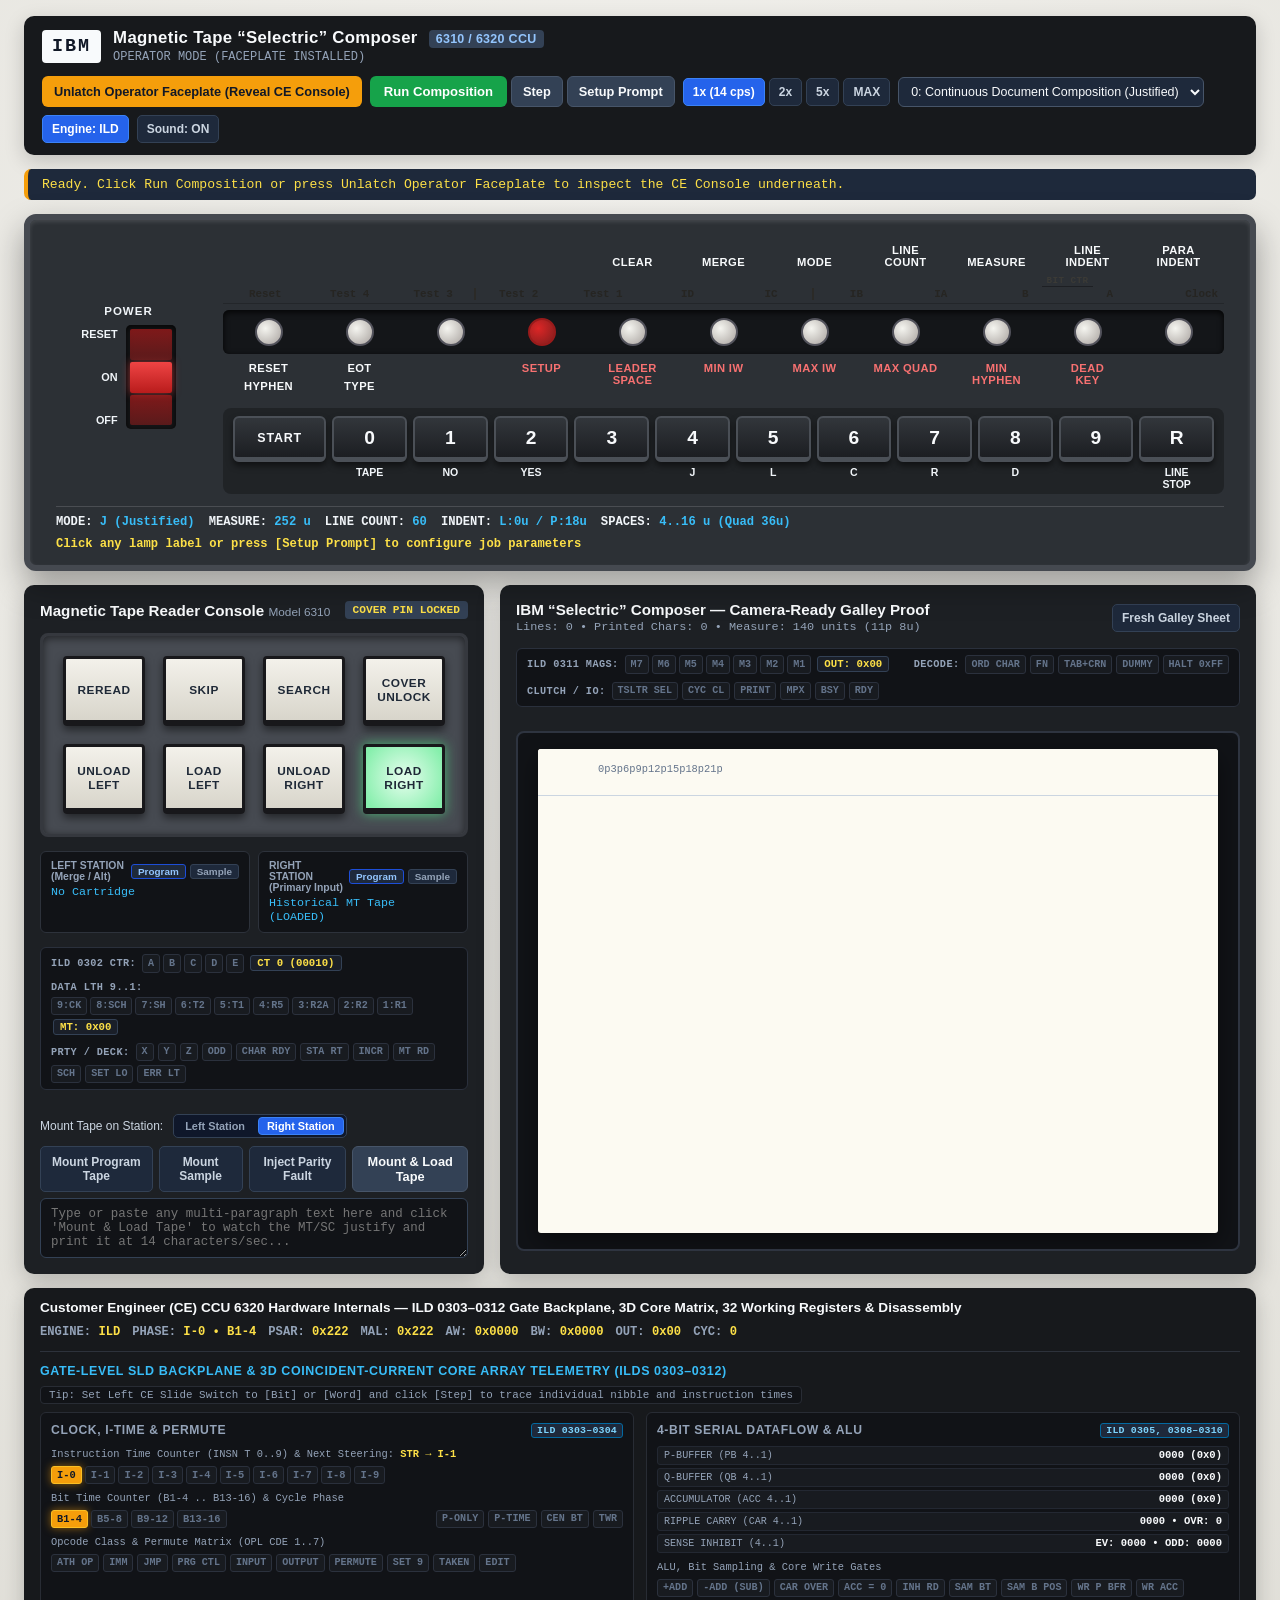
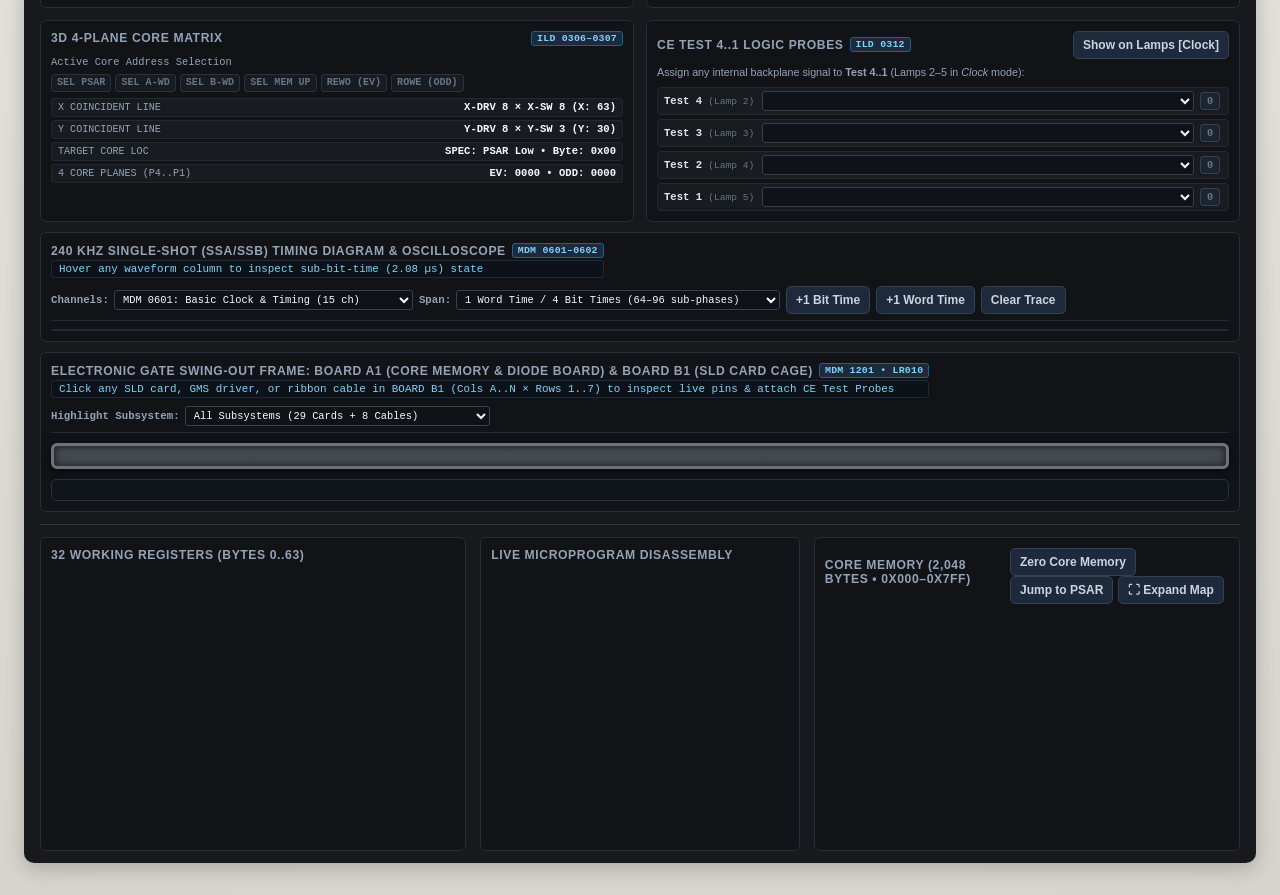
==== commit 311fe921: "Card cage" ====
--- a/web/index.html
+++ b/web/index.html
@@ -758,6 +758,35 @@
           </div>
           <div id="ild-scope-viewport" class="ild-scope-viewport" aria-label="240 kHz SSA/SSB Timing Diagram"></div>
         </div>
+
+        <!-- Physical Backplane Card Cage: Electronic Gate BOARD A1 (Core Memory) & BOARD B1 (SLD Card Cage) (MDM 1201 & LR010) -->
+        <div id="ce-ild-cage-panel" class="ce-panel ild-card ild-cage-card">
+          <div class="ild-scope-toolbar">
+            <div class="ild-scope-title-group">
+              <h3>Electronic Gate Swing-Out Frame: BOARD A1 (Core Memory &amp; Diode Board) &amp; BOARD B1 (SLD Card Cage) <span class="ild-sheet-tag">MDM 1201 • LR010</span></h3>
+              <span class="ild-scope-cursor-readout">Click any SLD card, GMS driver, or ribbon cable in BOARD B1 (Cols A..N × Rows 1..7) to inspect live pins &amp; attach CE Test Probes</span>
+            </div>
+            <div class="ild-scope-controls">
+              <label class="ild-scope-ctl-lbl">Highlight Subsystem:
+                <select id="ild-cage-filter" class="ild-probe-select ild-scope-select">
+                  <option value="all" selected>All Subsystems (29 Cards + 8 Cables)</option>
+                  <option value="clock">Clock, Osc &amp; I-Time (0303–0304)</option>
+                  <option value="core">Core Array &amp; X/Y Drivers (0306–0307)</option>
+                  <option value="sense">Sense Amps, Inhibit &amp; Protect (0305, 0310)</option>
+                  <option value="alu">4-Bit Serial Data Flow &amp; ALU (0308–0309)</option>
+                  <option value="mt">Magnetic Tape Reader Logic (0301–0302)</option>
+                  <option value="io">Console, Lights &amp; Translator I/O (0311–0312)</option>
+                </select>
+              </label>
+            </div>
+          </div>
+
+          <!-- 2-Bay Cast-Aluminum Swing-Out Gate Frame (BOARD A1 Left + BOARD B1 Right) -->
+          <div id="ild-cage-viewport" class="ild-cage-viewport"></div>
+
+          <!-- Selected SLD Card & Backplane Pin Inspector -->
+          <div id="ild-card-inspector" class="ild-card-inspector"></div>
+        </div>
       </div>
 
       <div class="ce-drawer-grid">
--- a/web/styles.css
+++ b/web/styles.css
@@ -2324,4 +2324,470 @@
   font-size: 0.72rem;
 }
 
-
+/* ============================================================================
+   ELECTRONIC GATE SWING-OUT FRAME: BOARD A1 (CORE) & BOARD B1 (SLD CARD CAGE)
+   ============================================================================ */
+.ild-cage-card {
+  margin-top: 10px;
+  display: flex;
+  flex-direction: column;
+  gap: 10px;
+}
+
+.ild-cage-viewport {
+  background: linear-gradient(180deg, #565c63 0%, #454b52 50%, #3d4249 100%);
+  border: 3px solid #6b727a;
+  border-radius: 6px;
+  padding: 10px;
+  box-shadow: inset 0 2px 8px rgba(0, 0, 0, 0.7), 0 3px 10px rgba(0, 0, 0, 0.5);
+  overflow-x: auto;
+}
+
+.gate-frame-grid {
+  display: grid;
+  grid-template-columns: 270px 1fr;
+  gap: 10px;
+  min-width: 1020px;
+  align-items: stretch;
+}
+
+/* Left Bay: BOARD A1 (Upper empty bay + Lower 3D Core Memory & Green Fiberglass Diode Board) */
+.gate-bay-a1 {
+  background: #1b2026;
+  border: 4px solid #646b73;
+  border-radius: 4px;
+  display: flex;
+  flex-direction: column;
+  justify-content: space-between;
+  position: relative;
+  box-shadow: inset 0 4px 14px rgba(0, 0, 0, 0.85);
+  padding: 8px;
+}
+
+.gate-bay-a1-upper {
+  height: 118px;
+  background: radial-gradient(circle at 50% 40%, #2a3038 0%, #171b20 100%);
+  border: 1px solid #2e353e;
+  border-radius: 3px;
+  padding: 8px;
+  display: flex;
+  flex-direction: column;
+  justify-content: space-between;
+  color: #8b95a1;
+  font-family: var(--font-mono);
+  font-size: 0.65rem;
+}
+
+.gate-bay-a1-title {
+  font-weight: 700;
+  color: #cbd5e1;
+  font-size: 0.7rem;
+  letter-spacing: 0.04em;
+  display: flex;
+  justify-content: space-between;
+}
+
+/* Lower Bay: Green Fiberglass Diode Board (MDM 1301) over 3D 4-Plane Core Stack */
+.gate-diode-board {
+  background: linear-gradient(135deg, #798c65 0%, #657852 60%, #576945 100%);
+  border: 2px solid #8fa379;
+  border-radius: 4px;
+  padding: 8px;
+  position: relative;
+  box-shadow: 0 4px 12px rgba(0, 0, 0, 0.8), inset 0 1px 3px rgba(255, 255, 255, 0.25);
+  cursor: pointer;
+  transition: border-color 0.15s, box-shadow 0.15s;
+}
+
+.gate-diode-board:hover,
+.gate-diode-board.selected {
+  border-color: #fde047;
+  box-shadow: 0 0 12px rgba(250, 204, 21, 0.55);
+}
+
+.diode-board-header {
+  display: flex;
+  justify-content: space-between;
+  align-items: center;
+  font-family: var(--font-mono);
+  font-size: 0.63rem;
+  font-weight: 700;
+  color: #13200d;
+  margin-bottom: 5px;
+}
+
+.diode-board-body {
+  display: grid;
+  grid-template-columns: 1fr 68px;
+  gap: 6px;
+  align-items: center;
+}
+
+.diode-matrix-grid {
+  display: grid;
+  grid-template-columns: repeat(8, 1fr);
+  gap: 2px;
+  background: rgba(20, 32, 14, 0.25);
+  padding: 4px;
+  border-radius: 3px;
+  border: 1px solid rgba(20, 32, 14, 0.35);
+}
+
+.diode-cell {
+  height: 8px;
+  border-radius: 2px;
+  background: linear-gradient(90deg, #9ca3af 0%, #7f1d1d 35%, #b91c1c 65%, #9ca3af 100%);
+  opacity: 0.55;
+}
+
+.diode-cell.active-x {
+  background: linear-gradient(90deg, #fde047 0%, #f59e0b 50%, #fde047 100%);
+  opacity: 1;
+  box-shadow: 0 0 5px #fde047;
+}
+
+.diode-cell.active-y {
+  background: linear-gradient(90deg, #67e8f9 0%, #06b6d4 50%, #67e8f9 100%);
+  opacity: 1;
+  box-shadow: 0 0 5px #22d3ee;
+}
+
+/* Yellow flat ribbon cables exiting the Diode Board into BOARD B1 Col A */
+.diode-ribbon-stack {
+  display: flex;
+  flex-direction: column;
+  gap: 8px;
+  position: relative;
+}
+
+.yellow-ribbon-cable {
+  background: repeating-linear-gradient(
+    180deg,
+    #eab308 0px,
+    #eab308 2px,
+    #ca8a04 2px,
+    #ca8a04 4px
+  );
+  border: 1px solid #854d0e;
+  border-radius: 2px;
+  padding: 3px 4px;
+  font-family: var(--font-mono);
+  font-size: 0.56rem;
+  font-weight: 700;
+  color: #1c1917;
+  text-align: center;
+  box-shadow: 0 2px 4px rgba(0, 0, 0, 0.5);
+}
+
+.gate-paper-tag {
+  margin-top: 6px;
+  background: #e7d8b1;
+  color: #292524;
+  font-family: var(--font-mono);
+  font-size: 0.58rem;
+  padding: 2px 6px;
+  border-radius: 2px;
+  border: 1px solid #a89975;
+  display: flex;
+  justify-content: space-between;
+}
+
+/* Right Bay: BOARD B1 (13-Column A..N x 7-Row SLD Card Cage with Aluminum Rib Bars) */
+.gate-bay-b1 {
+  background: #14171c;
+  border: 4px solid #646b73;
+  border-radius: 4px;
+  padding: 6px 8px;
+  box-shadow: inset 0 4px 16px rgba(0, 0, 0, 0.9);
+  display: flex;
+  flex-direction: column;
+  gap: 4px;
+}
+
+.b1-col-header-row {
+  display: grid;
+  grid-template-columns: 22px repeat(13, minmax(52px, 1fr));
+  gap: 4px;
+  align-items: center;
+  padding-bottom: 3px;
+  border-bottom: 2px solid #525962;
+}
+
+.b1-col-lbl {
+  text-align: center;
+  font-family: var(--font-mono);
+  font-size: 0.68rem;
+  font-weight: 700;
+  color: #e2e8f0;
+  background: #2b3139;
+  border-radius: 2px;
+  padding: 1px 0;
+}
+
+.b1-cage-matrix {
+  display: grid;
+  grid-template-columns: 22px repeat(13, minmax(52px, 1fr));
+  grid-template-rows: repeat(7, 46px);
+  gap: 4px;
+  position: relative;
+}
+
+.b1-row-lbl {
+  display: flex;
+  align-items: center;
+  justify-content: center;
+  font-family: var(--font-mono);
+  font-size: 0.68rem;
+  font-weight: 700;
+  color: #cbd5e1;
+  background: #2b3139;
+  border-radius: 2px;
+}
+
+.b1-empty-slot {
+  background: repeating-linear-gradient(
+    90deg,
+    #181c22 0px,
+    #181c22 6px,
+    #221b15 6px,
+    #221b15 9px
+  );
+  border: 1px dashed #29303a;
+  border-radius: 3px;
+  opacity: 0.55;
+}
+
+.b1-card-slot {
+  background: linear-gradient(180deg, #1f2924 0%, #151c19 100%);
+  border: 1px solid #3c5247;
+  border-left: 3px solid #cbd5e1; /* White ceramic SLD module edge accent */
+  border-radius: 3px;
+  padding: 3px 4px;
+  display: flex;
+  flex-direction: column;
+  justify-content: space-between;
+  cursor: pointer;
+  position: relative;
+  transition: transform 0.1s, border-color 0.12s, box-shadow 0.12s, opacity 0.15s;
+  overflow: hidden;
+  user-select: none;
+}
+
+.b1-card-slot:hover {
+  border-color: #7dd3fc;
+  box-shadow: 0 0 8px rgba(56, 189, 248, 0.45);
+  z-index: 2;
+}
+
+.b1-card-slot.selected {
+  border-color: #fde047 !important;
+  box-shadow: 0 0 10px rgba(250, 204, 21, 0.75) !important;
+  z-index: 3;
+}
+
+.b1-card-slot.filtered-dim {
+  opacity: 0.25;
+}
+
+.b1-card-slot.card-active {
+  background: linear-gradient(180deg, #1c3329 0%, #13241c 100%);
+  border-color: #34d399;
+}
+
+/* Subsystem accent colors along left ceramic module strip */
+.b1-card-slot.cat-clock {
+  border-left-color: #38bdf8;
+}
+.b1-card-slot.cat-core {
+  border-left-color: #ef4444; /* Red/Yellow 3859 GMS driver cap accent from photo */
+}
+.b1-card-slot.cat-sense {
+  border-left-color: #f59e0b;
+}
+.b1-card-slot.cat-alu {
+  border-left-color: #34d399;
+}
+.b1-card-slot.cat-mt {
+  border-left-color: #a855f7;
+}
+.b1-card-slot.cat-io {
+  border-left-color: #f472b6;
+}
+.b1-card-slot.cat-cable {
+  background: linear-gradient(180deg, #423311 0%, #2e230b 100%);
+  border-color: #eab308;
+  border-left: 4px solid #facc15;
+}
+.b1-card-slot.cat-option {
+  background: #171a20;
+  border: 1px dashed #475569;
+  border-left: 3px dashed #475569;
+  opacity: 0.6;
+}
+
+.b1-card-top {
+  display: flex;
+  justify-content: space-between;
+  align-items: center;
+  gap: 2px;
+}
+
+.b1-slot-code {
+  font-family: var(--font-mono);
+  font-size: 0.56rem;
+  font-weight: 700;
+  color: #94a3b8;
+}
+
+.b1-activity-dot {
+  width: 6px;
+  height: 6px;
+  border-radius: 50%;
+  background: #334155;
+  flex-shrink: 0;
+}
+
+.b1-card-slot.card-active .b1-activity-dot {
+  background: #34d399;
+  box-shadow: 0 0 6px #34d399;
+}
+
+.b1-card-title {
+  font-family: var(--font-mono);
+  font-size: 0.58rem;
+  font-weight: 700;
+  color: #f1f5f9;
+  line-height: 1.1;
+  word-break: break-word;
+}
+
+.b1-card-part {
+  font-family: var(--font-mono);
+  font-size: 0.54rem;
+  color: #cbd5e1;
+  opacity: 0.85;
+  display: flex;
+  justify-content: space-between;
+  align-items: center;
+}
+
+.b1-ald-tag {
+  color: #7dd3fc;
+  font-size: 0.5rem;
+}
+
+/* Selected Card & Backplane Pin Inspector Panel */
+.ild-card-inspector {
+  background: #10141b;
+  border: 1px solid #283241;
+  border-radius: 5px;
+  padding: 10px 12px;
+  display: flex;
+  flex-direction: column;
+  gap: 8px;
+}
+
+.card-insp-header {
+  display: flex;
+  flex-wrap: wrap;
+  justify-content: space-between;
+  align-items: center;
+  gap: 8px;
+  border-bottom: 1px solid #1e293b;
+  padding-bottom: 6px;
+}
+
+.card-insp-title {
+  font-family: var(--font-mono);
+  font-size: 0.8rem;
+  font-weight: 700;
+  color: #f8fafc;
+  display: flex;
+  align-items: center;
+  gap: 8px;
+}
+
+.card-insp-meta {
+  display: flex;
+  flex-wrap: wrap;
+  gap: 6px;
+  font-family: var(--font-mono);
+  font-size: 0.65rem;
+}
+
+.card-meta-badge {
+  background: #1e293b;
+  border: 1px solid #334155;
+  color: #cbd5e1;
+  padding: 2px 6px;
+  border-radius: 3px;
+}
+
+.card-insp-desc {
+  font-size: 0.72rem;
+  color: #94a3b8;
+  line-height: 1.35;
+}
+
+.card-pins-grid {
+  display: grid;
+  grid-template-columns: repeat(auto-fill, minmax(225px, 1fr));
+  gap: 6px;
+}
+
+.card-pin-item {
+  background: #161c26;
+  border: 1px solid #263142;
+  border-radius: 4px;
+  padding: 4px 7px;
+  display: flex;
+  justify-content: space-between;
+  align-items: center;
+  gap: 6px;
+  font-family: var(--font-mono);
+  font-size: 0.64rem;
+}
+
+.card-pin-item.pin-high {
+  background: rgba(16, 185, 129, 0.12);
+  border-color: rgba(52, 211, 153, 0.5);
+}
+
+.card-pin-coord {
+  color: #fbbf24;
+  font-weight: 700;
+  min-width: 44px;
+}
+
+.card-pin-name {
+  color: #e2e8f0;
+  flex: 1;
+  overflow: hidden;
+  text-overflow: ellipsis;
+  white-space: nowrap;
+}
+
+.card-pin-probe-btns {
+  display: inline-flex;
+  gap: 2px;
+}
+
+.btn-pin-probe {
+  background: #1e293b;
+  border: 1px solid #334155;
+  color: #94a3b8;
+  border-radius: 2px;
+  padding: 1px 4px;
+  font-family: var(--font-mono);
+  font-size: 0.55rem;
+  cursor: pointer;
+}
+
+.btn-pin-probe:hover {
+  background: #334155;
+  color: #f8fafc;
+  border-color: #64748b;
+}
+
+
+
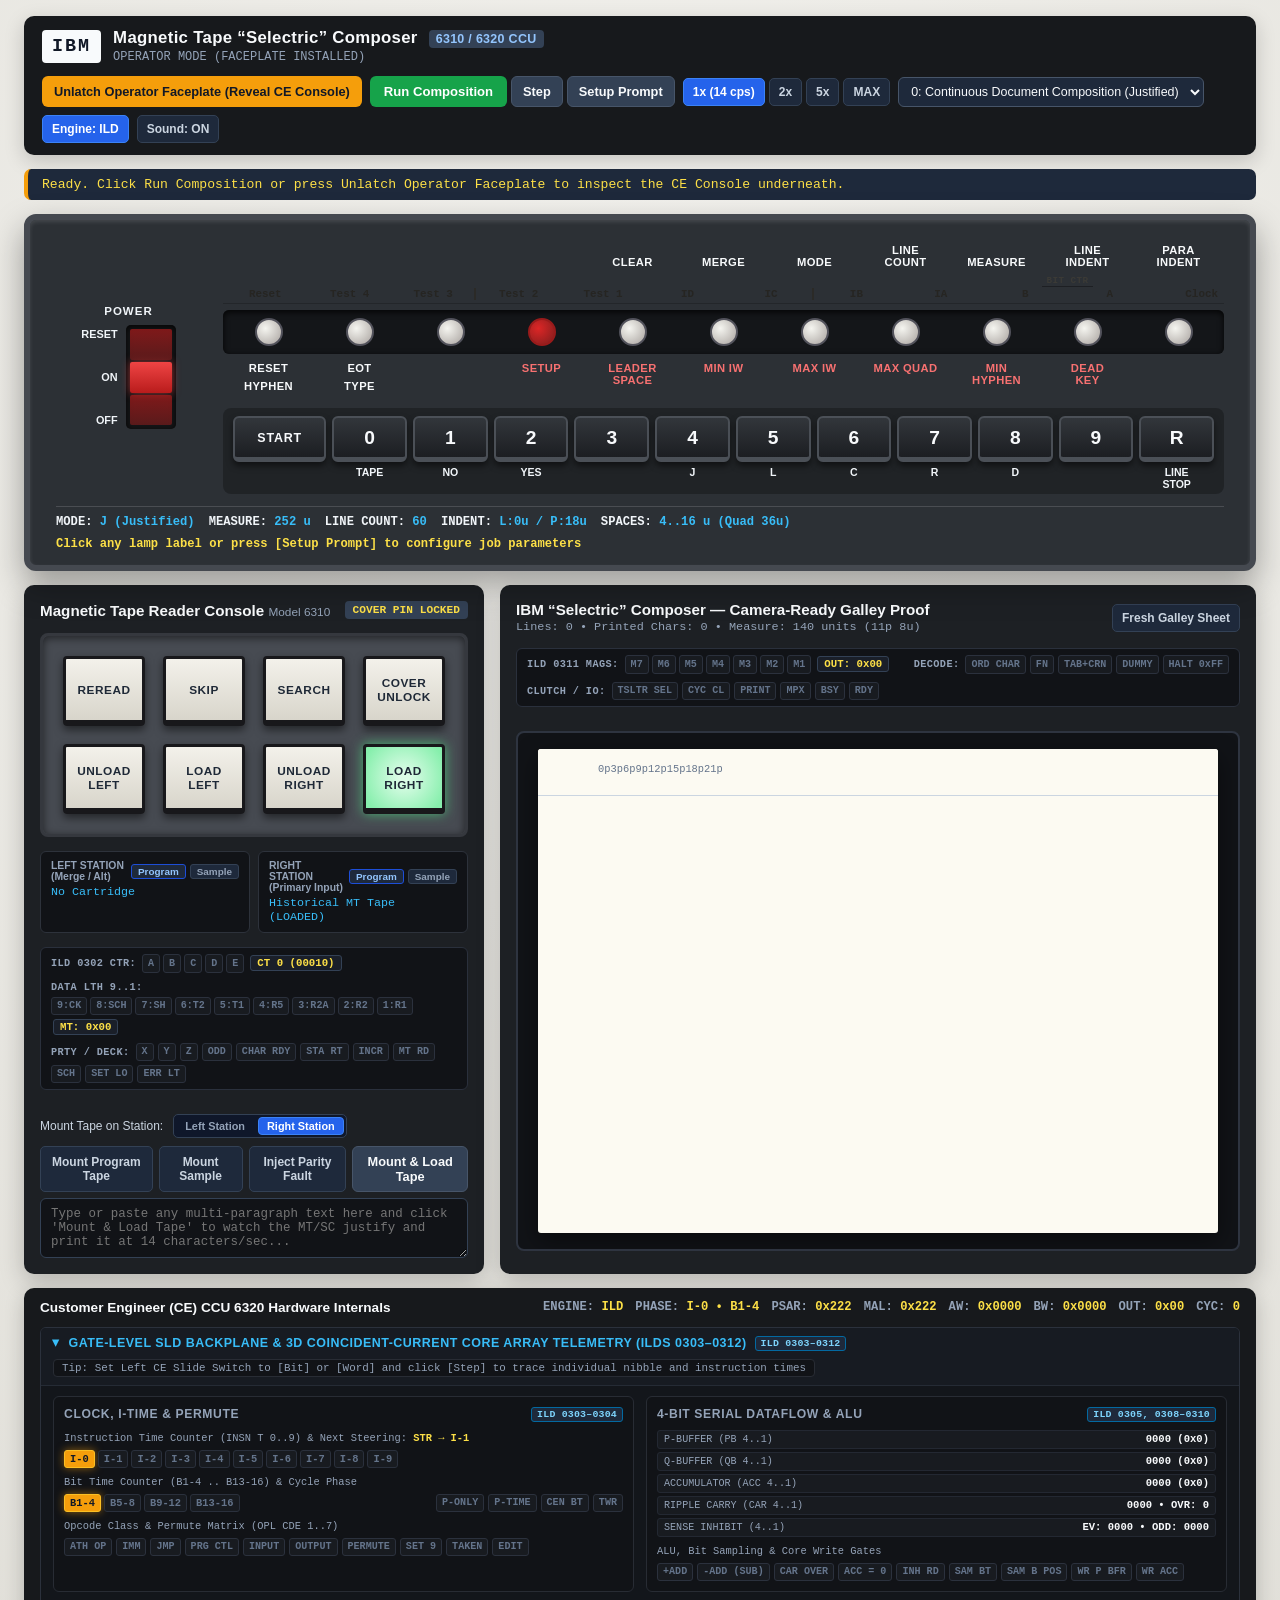
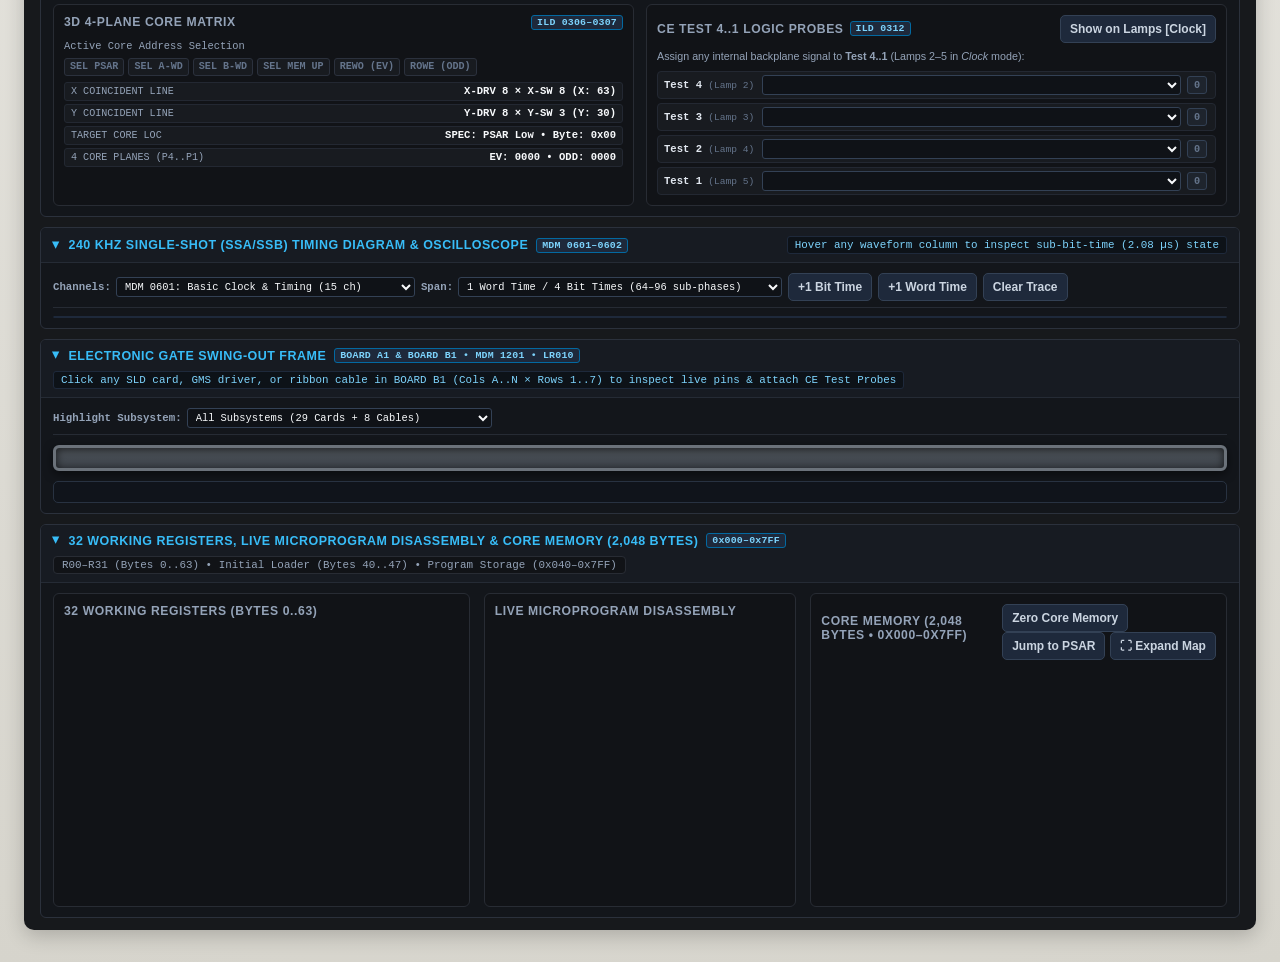
==== commit 04a3e87a: "Make CE sections collapsible" ====
--- a/web/index.html
+++ b/web/index.html
@@ -553,7 +553,7 @@
     <!-- Bottom Collapsible Customer Engineer (CE) Hardware Internals Drawer -->
     <details class="ce-drawer" open>
       <summary class="ce-drawer-summary">
-        <span>Customer Engineer (CE) CCU 6320 Hardware Internals — ILD 0303–0312 Gate Backplane, 3D Core Matrix, 32 Working Registers &amp; Disassembly</span>
+        <span>Customer Engineer (CE) CCU 6320 Hardware Internals</span>
         <div class="ce-quick-regs">
           <span>ENGINE: <strong id="ce-reg-engine">ILD</strong></span>
           <span>PHASE: <strong id="ce-reg-phase">I-0 • B1-4</strong></span>
@@ -566,254 +566,284 @@
         </div>
       </summary>
 
-      <!-- Gate-Level ILD 0303-0312 Backplane, 4-Bit Serial ALU, 3D Core Matrix & CE Test Probe Inspector -->
-      <div id="ce-ild-inspector" class="ce-ild-inspector">
-        <div class="ce-ild-header">
-          <div class="ce-ild-title-row">
-            <h3>Gate-Level SLD Backplane &amp; 3D Coincident-Current Core Array Telemetry (ILDs 0303–0312)</h3>
+      <div class="ce-subsections-stack">
+        <!-- Collapsible Section 1: Gate-Level ILD 0303-0312 Backplane, 4-Bit Serial ALU, 3D Core Matrix & CE Test Probe Inspector -->
+        <details id="ce-ild-inspector" class="ce-subsection" open>
+          <summary class="ce-subsection-summary">
+            <div class="ce-subsection-title">
+              <span>Gate-Level SLD Backplane &amp; 3D Coincident-Current Core Array Telemetry (ILDs 0303–0312)</span>
+              <span class="ild-sheet-tag">ILD 0303–0312</span>
+            </div>
             <span id="ce-ild-step-hint" class="ce-ild-hint">Tip: Set Left CE Slide Switch to [Bit] or [Word] and click [Step] to trace individual nibble and instruction times</span>
-          </div>
-        </div>
-
-        <div class="ce-ild-grid">
-          <!-- Card 1: Clock, Instruction Time & Permute (ILD 0303 - 0304) -->
-          <div class="ce-panel ild-card">
-            <h3>Clock, I-Time &amp; Permute <span class="ild-sheet-tag">ILD 0303–0304</span></h3>
-            <div class="ild-sub-label">Instruction Time Counter (INSN T 0..9) &amp; Next Steering: <strong id="ild-str-itime">STR → I-1</strong></div>
-            <div id="ild-itime-strip" class="ild-step-strip">
-              <span id="ild-it-0" class="ild-step-cell active">I-0</span>
-              <span id="ild-it-1" class="ild-step-cell">I-1</span>
-              <span id="ild-it-2" class="ild-step-cell">I-2</span>
-              <span id="ild-it-3" class="ild-step-cell">I-3</span>
-              <span id="ild-it-4" class="ild-step-cell">I-4</span>
-              <span id="ild-it-5" class="ild-step-cell">I-5</span>
-              <span id="ild-it-6" class="ild-step-cell">I-6</span>
-              <span id="ild-it-7" class="ild-step-cell">I-7</span>
-              <span id="ild-it-8" class="ild-step-cell">I-8</span>
-              <span id="ild-it-9" class="ild-step-cell">I-9</span>
-            </div>
-
-            <div class="ild-sub-label">Bit Time Counter (B1-4 .. B13-16) &amp; Cycle Phase</div>
-            <div class="ild-btime-row">
-              <div id="ild-btime-strip" class="ild-step-strip">
-                <span id="ild-bt-0" class="ild-step-cell active">B1-4</span>
-                <span id="ild-bt-1" class="ild-step-cell">B5-8</span>
-                <span id="ild-bt-2" class="ild-step-cell">B9-12</span>
-                <span id="ild-bt-3" class="ild-step-cell">B13-16</span>
-              </div>
-              <div class="ild-phase-pills">
-                <span id="ild-sig-ponly" class="ild-sig-pill" title="+P ONLY (33.3 µs P-Only vs 50.0 µs P&Q Bit Time)">P-ONLY</span>
-                <span id="ild-sig-ptime" class="ild-sig-pill" title="+P TIME Latch">P-TIME</span>
-                <span id="ild-sig-cenbt" class="ild-sig-pill" title="+CENTRAL BIT TIME Latch">CEN BT</span>
-                <span id="ild-sig-twr" class="ild-sig-pill" title="+TIME WRITE Latch">TWR</span>
-              </div>
-            </div>
-
-            <div class="ild-sub-label">Opcode Class &amp; Permute Matrix (OPL CDE 1..7)</div>
-            <div class="ild-pill-wrap">
-              <span id="ild-sig-ath" class="ild-sig-pill" title="+ARITHMETIC OPERATION (OPL 1 + OPL 2)">ATH OP</span>
-              <span id="ild-sig-imm" class="ild-sig-pill" title="+IMMEDIATE (OPL 1 & OPL 2)">IMM</span>
-              <span id="ild-sig-jmp" class="ild-sig-pill" title="+JUMP">JMP</span>
-              <span id="ild-sig-prgctl" class="ild-sig-pill" title="+PROGRAM CONTROL (SBP / RBP / TBP)">PRG CTL</span>
-              <span id="ild-sig-in" class="ild-sig-pill" title="+INPUT">INPUT</span>
-              <span id="ild-sig-out" class="ild-sig-pill" title="+OUTPUT">OUTPUT</span>
-              <span id="ild-sig-prmt" class="ild-sig-pill pill-amber" title="+PERMUTE (Non-sequential I-Time transition)">PERMUTE</span>
-              <span id="ild-sig-set9" class="ild-sig-pill pill-amber" title="+SET 9 (Jump I-Time Counter to I-9)">SET 9</span>
-              <span id="ild-sig-tkn" class="ild-sig-pill pill-amber" title="+TAKEN (Branch / Incr Jump Taken)">TAKEN</span>
-              <span id="ild-sig-edit" class="ild-sig-pill" title="+EDIT Mode Latch">EDIT</span>
-            </div>
-          </div>
-
-          <!-- Card 2: 4-Bit Serial Dataflow, Sense Amps & ALU (ILD 0305, 0308 - 0310) -->
-          <div class="ce-panel ild-card">
-            <h3>4-Bit Serial Dataflow &amp; ALU <span class="ild-sheet-tag">ILD 0305, 0308–0310</span></h3>
-            <div class="ild-dataflow-rows">
-              <div class="ild-df-row">
-                <span class="ild-df-name">P-BUFFER (PB 4..1)</span>
-                <span id="ild-df-pbfr" class="ild-df-val">0000 (0x0)</span>
-              </div>
-              <div class="ild-df-row">
-                <span class="ild-df-name">Q-BUFFER (QB 4..1)</span>
-                <span id="ild-df-qbfr" class="ild-df-val">0000 (0x0)</span>
-              </div>
-              <div class="ild-df-row">
-                <span class="ild-df-name">ACCUMULATOR (ACC 4..1)</span>
-                <span id="ild-df-acc" class="ild-df-val">0000 (0x0)</span>
-              </div>
-              <div class="ild-df-row">
-                <span class="ild-df-name">RIPPLE CARRY (CAR 4..1)</span>
-                <span id="ild-df-car" class="ild-df-val">0000 • OVR: 0</span>
-              </div>
-              <div class="ild-df-row">
-                <span class="ild-df-name">SENSE INHIBIT (4..1)</span>
-                <span id="ild-df-inh-lines" class="ild-df-val">EV: 0000 • ODD: 0000</span>
-              </div>
-            </div>
-
-            <div class="ild-sub-label">ALU, Bit Sampling &amp; Core Write Gates</div>
-            <div class="ild-pill-wrap">
-              <span id="ild-sig-add" class="ild-sig-pill" title="+ADD (True = Add, False = Complement Subtract)">+ADD</span>
-              <span id="ild-sig-sub" class="ild-sig-pill pill-amber" title="-ADD (1's Complement Borrow Subtractor active at I-9)">-ADD (SUB)</span>
-              <span id="ild-sig-carover" class="ild-sig-pill" title="+CARRY OVER Latch">CAR OVER</span>
-              <span id="ild-sig-acceqz" class="ild-sig-pill" title="+ACCUMULATOR EQUAL ZERO">ACC = 0</span>
-              <span id="ild-sig-inhrd" class="ild-sig-pill" title="+INHIBIT READ (Clear destructive read)">INH RD</span>
-              <span id="ild-sig-sambt" class="ild-sig-pill" title="+SAMPLED BIT TIME (Y11,Y10 = BT B,A)">SAM BT</span>
-              <span id="ild-sig-sambpos" class="ild-sig-pill" title="+SAMPLED BIT POSITION">SAM B POS</span>
-              <span id="ild-sig-wrpbfr" class="ild-sig-pill pill-green" title="+WRITE P BUFFER to Core Planes">WR P BFR</span>
-              <span id="ild-sig-wracc" class="ild-sig-pill pill-green" title="+WRITE ACCUMULATOR to Core Planes">WR ACC</span>
-            </div>
-          </div>
-
-          <!-- Card 3: 3D 4-Plane Coincident-Current Core Matrix (ILD 0306 - 0307) -->
-          <div class="ce-panel ild-card">
-            <h3>3D 4-Plane Core Matrix <span class="ild-sheet-tag">ILD 0306–0307</span></h3>
-            <div class="ild-sub-label">Active Core Address Selection</div>
-            <div class="ild-pill-wrap">
-              <span id="ild-sig-selpsar" class="ild-sig-pill" title="+SELECT PROGRAM STEP ADDRESS (Special Y-Drv 8)">SEL PSAR</span>
-              <span id="ild-sig-selawd" class="ild-sig-pill" title="+SELECT A WORD (Special Y-Drv 7)">SEL A-WD</span>
-              <span id="ild-sig-selbwd" class="ild-sig-pill" title="+SELECT B WORD (Special Y-Drv 6)">SEL B-WD</span>
-              <span id="ild-sig-selmemup" class="ild-sig-pill" title="+SELECT MEMORY UPPER (Full 11-bit Y1..Y11 vs Regs Y2..Y6)">SEL MEM UP</span>
-              <span id="ild-sig-rewo" class="ild-sig-pill" title="REWO: Read Even (Bits 1..4) / Write Odd">REWO (EV)</span>
-              <span id="ild-sig-rowe" class="ild-sig-pill" title="ROWE: Read Odd (Bits 5..8) / Write Even">ROWE (ODD)</span>
-            </div>
-
-            <div class="ild-dataflow-rows">
-              <div class="ild-df-row">
-                <span class="ild-df-name">X COINCIDENT LINE</span>
-                <span id="ild-core-x" class="ild-df-val">X-DRV 8 × X-SW 8 (X: 63)</span>
-              </div>
-              <div class="ild-df-row">
-                <span class="ild-df-name">Y COINCIDENT LINE</span>
-                <span id="ild-core-y" class="ild-df-val">Y-DRV 8 × Y-SW 3 (Y: 30)</span>
-              </div>
-              <div class="ild-df-row">
-                <span class="ild-df-name">TARGET CORE LOC</span>
-                <span id="ild-core-target" class="ild-df-val">SPEC: PSAR Low • Byte: 0x00</span>
-              </div>
-              <div class="ild-df-row">
-                <span class="ild-df-name">4 CORE PLANES (P4..P1)</span>
-                <span id="ild-core-planes" class="ild-df-val">EV: 0000 • ODD: 0000</span>
-              </div>
-            </div>
-          </div>
-
-          <!-- Card 4: CE Test 4..1 Backplane Logic Probe Patch Bay (ILD 0312) -->
-          <div class="ce-panel ild-card">
-            <div class="ild-probe-header">
-              <h3>CE Test 4..1 Logic Probes <span class="ild-sheet-tag">ILD 0312</span></h3>
-              <button id="btn-probe-view-clock" type="button" class="btn-chip" title="Expose CE Chassis and switch top display row to [Clock] (Display 0) so Lamps 2..5 show Test 4..1">Show on Lamps [Clock]</button>
-            </div>
-            <p class="ild-probe-desc">Assign any internal backplane signal to <strong>Test 4..1</strong> (Lamps 2–5 in <em>Clock</em> mode):</p>
-            <div class="ild-probe-list">
-              <div class="ild-probe-row">
-                <label for="ce-probe-select-4" class="ild-probe-lbl">Test 4 <span class="probe-lamp-tag">(Lamp 2)</span></label>
-                <select id="ce-probe-select-4" class="ild-probe-select"></select>
-                <span id="ce-probe-led-4" class="ild-probe-led" title="Live Test 4 signal level">0</span>
-              </div>
-              <div class="ild-probe-row">
-                <label for="ce-probe-select-3" class="ild-probe-lbl">Test 3 <span class="probe-lamp-tag">(Lamp 3)</span></label>
-                <select id="ce-probe-select-3" class="ild-probe-select"></select>
-                <span id="ce-probe-led-3" class="ild-probe-led" title="Live Test 3 signal level">0</span>
-              </div>
-              <div class="ild-probe-row">
-                <label for="ce-probe-select-2" class="ild-probe-lbl">Test 2 <span class="probe-lamp-tag">(Lamp 4)</span></label>
-                <select id="ce-probe-select-2" class="ild-probe-select"></select>
-                <span id="ce-probe-led-2" class="ild-probe-led" title="Live Test 2 signal level">0</span>
-              </div>
-              <div class="ild-probe-row">
-                <label for="ce-probe-select-1" class="ild-probe-lbl">Test 1 <span class="probe-lamp-tag">(Lamp 5)</span></label>
-                <select id="ce-probe-select-1" class="ild-probe-select"></select>
-                <span id="ce-probe-led-1" class="ild-probe-led" title="Live Test 1 signal level">0</span>
-              </div>
-            </div>
-          </div>
-        </div>
-
-        <!-- Sub-Bit-Time (240 kHz Single-Shot SSA/SSB) Oscilloscope & Timing Diagram (MDM 0601–0602) -->
-        <div id="ce-ild-scope-panel" class="ce-panel ild-card ild-scope-card">
-          <div class="ild-scope-toolbar">
-            <div class="ild-scope-title-group">
-              <h3>240 kHz Single-Shot (SSA/SSB) Timing Diagram &amp; Oscilloscope <span class="ild-sheet-tag">MDM 0601–0602</span></h3>
-              <span id="ild-scope-cursor-info" class="ild-scope-cursor-readout">Hover any waveform column to inspect sub-bit-time (2.08 µs) state</span>
-            </div>
-            <div class="ild-scope-controls">
-              <label class="ild-scope-ctl-lbl">Channels:
-                <select id="ild-scope-preset" class="ild-probe-select ild-scope-select">
-                  <option value="0601" selected>MDM 0601: Basic Clock &amp; Timing (15 ch)</option>
-                  <option value="0602">MDM 0602: Core Memory &amp; Write Gates (15 ch)</option>
-                  <option value="probes">Clock Ref + CE Test 4..1 Probes (13 ch)</option>
-                </select>
-              </label>
-              <label class="ild-scope-ctl-lbl">Span:
-                <select id="ild-scope-span" class="ild-probe-select ild-scope-select">
-                  <option value="24">1 Bit Time (16–24 sub-phases • 33–50 µs)</option>
-                  <option value="96" selected>1 Word Time / 4 Bit Times (64–96 sub-phases)</option>
-                  <option value="192">2 Word Times / 8 Bit Times (128–192 sub-phases)</option>
-                </select>
-              </label>
-              <button id="btn-scope-step-bit" type="button" class="btn-chip" title="Step 1 Bit Time (8 P-Only or 12 P&amp;Q single-shot pulses) and capture trace">+1 Bit Time</button>
-              <button id="btn-scope-step-word" type="button" class="btn-chip" title="Step 1 Word Time (4 Bit Times: B1-4..B13-16) and capture trace">+1 Word Time</button>
-              <button id="btn-scope-clear" type="button" class="btn-chip" title="Clear recorded oscilloscope trace buffer">Clear Trace</button>
-            </div>
-          </div>
-          <div id="ild-scope-viewport" class="ild-scope-viewport" aria-label="240 kHz SSA/SSB Timing Diagram"></div>
-        </div>
-
-        <!-- Physical Backplane Card Cage: Electronic Gate BOARD A1 (Core Memory) & BOARD B1 (SLD Card Cage) (MDM 1201 & LR010) -->
-        <div id="ce-ild-cage-panel" class="ce-panel ild-card ild-cage-card">
-          <div class="ild-scope-toolbar">
-            <div class="ild-scope-title-group">
-              <h3>Electronic Gate Swing-Out Frame: BOARD A1 (Core Memory &amp; Diode Board) &amp; BOARD B1 (SLD Card Cage) <span class="ild-sheet-tag">MDM 1201 • LR010</span></h3>
-              <span class="ild-scope-cursor-readout">Click any SLD card, GMS driver, or ribbon cable in BOARD B1 (Cols A..N × Rows 1..7) to inspect live pins &amp; attach CE Test Probes</span>
-            </div>
-            <div class="ild-scope-controls">
-              <label class="ild-scope-ctl-lbl">Highlight Subsystem:
-                <select id="ild-cage-filter" class="ild-probe-select ild-scope-select">
-                  <option value="all" selected>All Subsystems (29 Cards + 8 Cables)</option>
-                  <option value="clock">Clock, Osc &amp; I-Time (0303–0304)</option>
-                  <option value="core">Core Array &amp; X/Y Drivers (0306–0307)</option>
-                  <option value="sense">Sense Amps, Inhibit &amp; Protect (0305, 0310)</option>
-                  <option value="alu">4-Bit Serial Data Flow &amp; ALU (0308–0309)</option>
-                  <option value="mt">Magnetic Tape Reader Logic (0301–0302)</option>
-                  <option value="io">Console, Lights &amp; Translator I/O (0311–0312)</option>
-                </select>
-              </label>
-            </div>
-          </div>
-
-          <!-- 2-Bay Cast-Aluminum Swing-Out Gate Frame (BOARD A1 Left + BOARD B1 Right) -->
-          <div id="ild-cage-viewport" class="ild-cage-viewport"></div>
-
-          <!-- Selected SLD Card & Backplane Pin Inspector -->
-          <div id="ild-card-inspector" class="ild-card-inspector"></div>
-        </div>
-      </div>
-
-      <div class="ce-drawer-grid">
-        <!-- 32 Working Registers -->
-        <div class="ce-panel">
-          <h3>32 Working Registers (Bytes 0..63)</h3>
-          <div id="ce-registers-grid" class="registers-grid"></div>
-        </div>
-
-        <!-- Live Disassembly -->
-        <div class="ce-panel">
-          <h3>Live Microprogram Disassembly</h3>
-          <div id="ce-disassembly-list" class="disassembly-list"></div>
-        </div>
-
-        <!-- Core Storage Hex + ASCII Inspector -->
-        <div class="ce-panel">
-          <div class="mem-panel-header">
-            <h3>Core Memory (2,048 Bytes • 0x000–0x7FF)</h3>
-            <div class="mem-nav">
-              <button id="btn-mem-zero" type="button" class="btn-chip" title="Clear all 2,048 bytes of Core Memory to 0x00">Zero Core Memory</button>
-              <button id="btn-mem-psar" type="button" class="btn-chip" title="Scroll view to current program counter (PSAR)">Jump to PSAR</button>
-              <button id="btn-mem-expand" type="button" class="btn-chip" title="Expand to full 2,048-byte matrix overlay">⛶ Expand Map</button>
-            </div>
-          </div>
-          <div id="ce-memory-dump" class="memory-dump"></div>
-        </div>
+          </summary>
+
+          <div class="ce-subsection-body">
+            <div class="ce-ild-grid">
+              <!-- Card 1: Clock, Instruction Time & Permute (ILD 0303 - 0304) -->
+              <div class="ce-panel ild-card">
+                <h3>Clock, I-Time &amp; Permute <span class="ild-sheet-tag">ILD 0303–0304</span></h3>
+                <div class="ild-sub-label">Instruction Time Counter (INSN T 0..9) &amp; Next Steering: <strong id="ild-str-itime">STR → I-1</strong></div>
+                <div id="ild-itime-strip" class="ild-step-strip">
+                  <span id="ild-it-0" class="ild-step-cell active">I-0</span>
+                  <span id="ild-it-1" class="ild-step-cell">I-1</span>
+                  <span id="ild-it-2" class="ild-step-cell">I-2</span>
+                  <span id="ild-it-3" class="ild-step-cell">I-3</span>
+                  <span id="ild-it-4" class="ild-step-cell">I-4</span>
+                  <span id="ild-it-5" class="ild-step-cell">I-5</span>
+                  <span id="ild-it-6" class="ild-step-cell">I-6</span>
+                  <span id="ild-it-7" class="ild-step-cell">I-7</span>
+                  <span id="ild-it-8" class="ild-step-cell">I-8</span>
+                  <span id="ild-it-9" class="ild-step-cell">I-9</span>
+                </div>
+
+                <div class="ild-sub-label">Bit Time Counter (B1-4 .. B13-16) &amp; Cycle Phase</div>
+                <div class="ild-btime-row">
+                  <div id="ild-btime-strip" class="ild-step-strip">
+                    <span id="ild-bt-0" class="ild-step-cell active">B1-4</span>
+                    <span id="ild-bt-1" class="ild-step-cell">B5-8</span>
+                    <span id="ild-bt-2" class="ild-step-cell">B9-12</span>
+                    <span id="ild-bt-3" class="ild-step-cell">B13-16</span>
+                  </div>
+                  <div class="ild-phase-pills">
+                    <span id="ild-sig-ponly" class="ild-sig-pill" title="+P ONLY (33.3 µs P-Only vs 50.0 µs P&Q Bit Time)">P-ONLY</span>
+                    <span id="ild-sig-ptime" class="ild-sig-pill" title="+P TIME Latch">P-TIME</span>
+                    <span id="ild-sig-cenbt" class="ild-sig-pill" title="+CENTRAL BIT TIME Latch">CEN BT</span>
+                    <span id="ild-sig-twr" class="ild-sig-pill" title="+TIME WRITE Latch">TWR</span>
+                  </div>
+                </div>
+
+                <div class="ild-sub-label">Opcode Class &amp; Permute Matrix (OPL CDE 1..7)</div>
+                <div class="ild-pill-wrap">
+                  <span id="ild-sig-ath" class="ild-sig-pill" title="+ARITHMETIC OPERATION (OPL 1 + OPL 2)">ATH OP</span>
+                  <span id="ild-sig-imm" class="ild-sig-pill" title="+IMMEDIATE (OPL 1 & OPL 2)">IMM</span>
+                  <span id="ild-sig-jmp" class="ild-sig-pill" title="+JUMP">JMP</span>
+                  <span id="ild-sig-prgctl" class="ild-sig-pill" title="+PROGRAM CONTROL (SBP / RBP / TBP)">PRG CTL</span>
+                  <span id="ild-sig-in" class="ild-sig-pill" title="+INPUT">INPUT</span>
+                  <span id="ild-sig-out" class="ild-sig-pill" title="+OUTPUT">OUTPUT</span>
+                  <span id="ild-sig-prmt" class="ild-sig-pill pill-amber" title="+PERMUTE (Non-sequential I-Time transition)">PERMUTE</span>
+                  <span id="ild-sig-set9" class="ild-sig-pill pill-amber" title="+SET 9 (Jump I-Time Counter to I-9)">SET 9</span>
+                  <span id="ild-sig-tkn" class="ild-sig-pill pill-amber" title="+TAKEN (Branch / Incr Jump Taken)">TAKEN</span>
+                  <span id="ild-sig-edit" class="ild-sig-pill" title="+EDIT Mode Latch">EDIT</span>
+                </div>
+              </div>
+
+              <!-- Card 2: 4-Bit Serial Dataflow, Sense Amps & ALU (ILD 0305, 0308 - 0310) -->
+              <div class="ce-panel ild-card">
+                <h3>4-Bit Serial Dataflow &amp; ALU <span class="ild-sheet-tag">ILD 0305, 0308–0310</span></h3>
+                <div class="ild-dataflow-rows">
+                  <div class="ild-df-row">
+                    <span class="ild-df-name">P-BUFFER (PB 4..1)</span>
+                    <span id="ild-df-pbfr" class="ild-df-val">0000 (0x0)</span>
+                  </div>
+                  <div class="ild-df-row">
+                    <span class="ild-df-name">Q-BUFFER (QB 4..1)</span>
+                    <span id="ild-df-qbfr" class="ild-df-val">0000 (0x0)</span>
+                  </div>
+                  <div class="ild-df-row">
+                    <span class="ild-df-name">ACCUMULATOR (ACC 4..1)</span>
+                    <span id="ild-df-acc" class="ild-df-val">0000 (0x0)</span>
+                  </div>
+                  <div class="ild-df-row">
+                    <span class="ild-df-name">RIPPLE CARRY (CAR 4..1)</span>
+                    <span id="ild-df-car" class="ild-df-val">0000 • OVR: 0</span>
+                  </div>
+                  <div class="ild-df-row">
+                    <span class="ild-df-name">SENSE INHIBIT (4..1)</span>
+                    <span id="ild-df-inh-lines" class="ild-df-val">EV: 0000 • ODD: 0000</span>
+                  </div>
+                </div>
+
+                <div class="ild-sub-label">ALU, Bit Sampling &amp; Core Write Gates</div>
+                <div class="ild-pill-wrap">
+                  <span id="ild-sig-add" class="ild-sig-pill" title="+ADD (True = Add, False = Complement Subtract)">+ADD</span>
+                  <span id="ild-sig-sub" class="ild-sig-pill pill-amber" title="-ADD (1's Complement Borrow Subtractor active at I-9)">-ADD (SUB)</span>
+                  <span id="ild-sig-carover" class="ild-sig-pill" title="+CARRY OVER Latch">CAR OVER</span>
+                  <span id="ild-sig-acceqz" class="ild-sig-pill" title="+ACCUMULATOR EQUAL ZERO">ACC = 0</span>
+                  <span id="ild-sig-inhrd" class="ild-sig-pill" title="+INHIBIT READ (Clear destructive read)">INH RD</span>
+                  <span id="ild-sig-sambt" class="ild-sig-pill" title="+SAMPLED BIT TIME (Y11,Y10 = BT B,A)">SAM BT</span>
+                  <span id="ild-sig-sambpos" class="ild-sig-pill" title="+SAMPLED BIT POSITION">SAM B POS</span>
+                  <span id="ild-sig-wrpbfr" class="ild-sig-pill pill-green" title="+WRITE P BUFFER to Core Planes">WR P BFR</span>
+                  <span id="ild-sig-wracc" class="ild-sig-pill pill-green" title="+WRITE ACCUMULATOR to Core Planes">WR ACC</span>
+                </div>
+              </div>
+
+              <!-- Card 3: 3D 4-Plane Coincident-Current Core Matrix (ILD 0306 - 0307) -->
+              <div class="ce-panel ild-card">
+                <h3>3D 4-Plane Core Matrix <span class="ild-sheet-tag">ILD 0306–0307</span></h3>
+                <div class="ild-sub-label">Active Core Address Selection</div>
+                <div class="ild-pill-wrap">
+                  <span id="ild-sig-selpsar" class="ild-sig-pill" title="+SELECT PROGRAM STEP ADDRESS (Special Y-Drv 8)">SEL PSAR</span>
+                  <span id="ild-sig-selawd" class="ild-sig-pill" title="+SELECT A WORD (Special Y-Drv 7)">SEL A-WD</span>
+                  <span id="ild-sig-selbwd" class="ild-sig-pill" title="+SELECT B WORD (Special Y-Drv 6)">SEL B-WD</span>
+                  <span id="ild-sig-selmemup" class="ild-sig-pill" title="+SELECT MEMORY UPPER (Full 11-bit Y1..Y11 vs Regs Y2..Y6)">SEL MEM UP</span>
+                  <span id="ild-sig-rewo" class="ild-sig-pill" title="REWO: Read Even (Bits 1..4) / Write Odd">REWO (EV)</span>
+                  <span id="ild-sig-rowe" class="ild-sig-pill" title="ROWE: Read Odd (Bits 5..8) / Write Even">ROWE (ODD)</span>
+                </div>
+
+                <div class="ild-dataflow-rows">
+                  <div class="ild-df-row">
+                    <span class="ild-df-name">X COINCIDENT LINE</span>
+                    <span id="ild-core-x" class="ild-df-val">X-DRV 8 × X-SW 8 (X: 63)</span>
+                  </div>
+                  <div class="ild-df-row">
+                    <span class="ild-df-name">Y COINCIDENT LINE</span>
+                    <span id="ild-core-y" class="ild-df-val">Y-DRV 8 × Y-SW 3 (Y: 30)</span>
+                  </div>
+                  <div class="ild-df-row">
+                    <span class="ild-df-name">TARGET CORE LOC</span>
+                    <span id="ild-core-target" class="ild-df-val">SPEC: PSAR Low • Byte: 0x00</span>
+                  </div>
+                  <div class="ild-df-row">
+                    <span class="ild-df-name">4 CORE PLANES (P4..P1)</span>
+                    <span id="ild-core-planes" class="ild-df-val">EV: 0000 • ODD: 0000</span>
+                  </div>
+                </div>
+              </div>
+
+              <!-- Card 4: CE Test 4..1 Backplane Logic Probe Patch Bay (ILD 0312) -->
+              <div class="ce-panel ild-card">
+                <div class="ild-probe-header">
+                  <h3>CE Test 4..1 Logic Probes <span class="ild-sheet-tag">ILD 0312</span></h3>
+                  <button id="btn-probe-view-clock" type="button" class="btn-chip" title="Expose CE Chassis and switch top display row to [Clock] (Display 0) so Lamps 2..5 show Test 4..1">Show on Lamps [Clock]</button>
+                </div>
+                <p class="ild-probe-desc">Assign any internal backplane signal to <strong>Test 4..1</strong> (Lamps 2–5 in <em>Clock</em> mode):</p>
+                <div class="ild-probe-list">
+                  <div class="ild-probe-row">
+                    <label for="ce-probe-select-4" class="ild-probe-lbl">Test 4 <span class="probe-lamp-tag">(Lamp 2)</span></label>
+                    <select id="ce-probe-select-4" class="ild-probe-select"></select>
+                    <span id="ce-probe-led-4" class="ild-probe-led" title="Live Test 4 signal level">0</span>
+                  </div>
+                  <div class="ild-probe-row">
+                    <label for="ce-probe-select-3" class="ild-probe-lbl">Test 3 <span class="probe-lamp-tag">(Lamp 3)</span></label>
+                    <select id="ce-probe-select-3" class="ild-probe-select"></select>
+                    <span id="ce-probe-led-3" class="ild-probe-led" title="Live Test 3 signal level">0</span>
+                  </div>
+                  <div class="ild-probe-row">
+                    <label for="ce-probe-select-2" class="ild-probe-lbl">Test 2 <span class="probe-lamp-tag">(Lamp 4)</span></label>
+                    <select id="ce-probe-select-2" class="ild-probe-select"></select>
+                    <span id="ce-probe-led-2" class="ild-probe-led" title="Live Test 2 signal level">0</span>
+                  </div>
+                  <div class="ild-probe-row">
+                    <label for="ce-probe-select-1" class="ild-probe-lbl">Test 1 <span class="probe-lamp-tag">(Lamp 5)</span></label>
+                    <select id="ce-probe-select-1" class="ild-probe-select"></select>
+                    <span id="ce-probe-led-1" class="ild-probe-led" title="Live Test 1 signal level">0</span>
+                  </div>
+                </div>
+              </div>
+            </div>
+          </div>
+        </details>
+
+        <!-- Collapsible Section 2: Sub-Bit-Time (240 kHz Single-Shot SSA/SSB) Oscilloscope & Timing Diagram (MDM 0601–0602) -->
+        <details id="ce-ild-scope-panel" class="ce-subsection" open>
+          <summary class="ce-subsection-summary">
+            <div class="ce-subsection-title">
+              <span>240 kHz Single-Shot (SSA/SSB) Timing Diagram &amp; Oscilloscope</span>
+              <span class="ild-sheet-tag">MDM 0601–0602</span>
+            </div>
+            <span id="ild-scope-cursor-info" class="ild-scope-cursor-readout">Hover any waveform column to inspect sub-bit-time (2.08 µs) state</span>
+          </summary>
+
+          <div class="ce-subsection-body ild-scope-card">
+            <div class="ild-scope-toolbar">
+              <div class="ild-scope-controls">
+                <label class="ild-scope-ctl-lbl">Channels:
+                  <select id="ild-scope-preset" class="ild-probe-select ild-scope-select">
+                    <option value="0601" selected>MDM 0601: Basic Clock &amp; Timing (15 ch)</option>
+                    <option value="0602">MDM 0602: Core Memory &amp; Write Gates (15 ch)</option>
+                    <option value="probes">Clock Ref + CE Test 4..1 Probes (13 ch)</option>
+                  </select>
+                </label>
+                <label class="ild-scope-ctl-lbl">Span:
+                  <select id="ild-scope-span" class="ild-probe-select ild-scope-select">
+                    <option value="24">1 Bit Time (16–24 sub-phases • 33–50 µs)</option>
+                    <option value="96" selected>1 Word Time / 4 Bit Times (64–96 sub-phases)</option>
+                    <option value="192">2 Word Times / 8 Bit Times (128–192 sub-phases)</option>
+                  </select>
+                </label>
+                <button id="btn-scope-step-bit" type="button" class="btn-chip" title="Step 1 Bit Time (8 P-Only or 12 P&amp;Q single-shot pulses) and capture trace">+1 Bit Time</button>
+                <button id="btn-scope-step-word" type="button" class="btn-chip" title="Step 1 Word Time (4 Bit Times: B1-4..B13-16) and capture trace">+1 Word Time</button>
+                <button id="btn-scope-clear" type="button" class="btn-chip" title="Clear recorded oscilloscope trace buffer">Clear Trace</button>
+              </div>
+            </div>
+            <div id="ild-scope-viewport" class="ild-scope-viewport" aria-label="240 kHz SSA/SSB Timing Diagram"></div>
+          </div>
+        </details>
+
+        <!-- Collapsible Section 3: Electronic Gate Swing-Out Frame: BOARD A1 (Core Memory) & BOARD B1 (SLD Card Cage) (MDM 1201 & LR010) -->
+        <details id="ce-ild-cage-panel" class="ce-subsection" open>
+          <summary class="ce-subsection-summary">
+            <div class="ce-subsection-title">
+              <span>Electronic Gate Swing-Out Frame</span>
+              <span class="ild-sheet-tag">BOARD A1 &amp; BOARD B1 • MDM 1201 • LR010</span>
+            </div>
+            <span class="ild-scope-cursor-readout">Click any SLD card, GMS driver, or ribbon cable in BOARD B1 (Cols A..N × Rows 1..7) to inspect live pins &amp; attach CE Test Probes</span>
+          </summary>
+
+          <div class="ce-subsection-body ild-cage-card">
+            <div class="ild-scope-toolbar">
+              <div class="ild-scope-controls">
+                <label class="ild-scope-ctl-lbl">Highlight Subsystem:
+                  <select id="ild-cage-filter" class="ild-probe-select ild-scope-select">
+                    <option value="all" selected>All Subsystems (29 Cards + 8 Cables)</option>
+                    <option value="clock">Clock, Osc &amp; I-Time (0303–0304)</option>
+                    <option value="core">Core Array &amp; X/Y Drivers (0306–0307)</option>
+                    <option value="sense">Sense Amps, Inhibit &amp; Protect (0305, 0310)</option>
+                    <option value="alu">4-Bit Serial Data Flow &amp; ALU (0308–0309)</option>
+                    <option value="mt">Magnetic Tape Reader Logic (0301–0302)</option>
+                    <option value="io">Console, Lights &amp; Translator I/O (0311–0312)</option>
+                  </select>
+                </label>
+              </div>
+            </div>
+
+            <!-- 2-Bay Cast-Aluminum Swing-Out Gate Frame (BOARD A1 Left + BOARD B1 Right) -->
+            <div id="ild-cage-viewport" class="ild-cage-viewport"></div>
+
+            <!-- Selected SLD Card & Backplane Pin Inspector -->
+            <div id="ild-card-inspector" class="ild-card-inspector"></div>
+          </div>
+        </details>
+
+        <!-- Collapsible Section 4: 32 Working Registers, Live Microprogram Disassembly & Core Memory (2,048 Bytes) -->
+        <details id="ce-regs-mem-panel" class="ce-subsection" open>
+          <summary class="ce-subsection-summary">
+            <div class="ce-subsection-title">
+              <span>32 Working Registers, Live Microprogram Disassembly &amp; Core Memory (2,048 Bytes)</span>
+              <span class="ild-sheet-tag">0x000–0x7FF</span>
+            </div>
+            <span class="ce-ild-hint">R00–R31 (Bytes 0..63) • Initial Loader (Bytes 40..47) • Program Storage (0x040–0x7FF)</span>
+          </summary>
+
+          <div class="ce-subsection-body">
+            <div class="ce-drawer-grid">
+              <!-- 32 Working Registers -->
+              <div class="ce-panel">
+                <h3>32 Working Registers (Bytes 0..63)</h3>
+                <div id="ce-registers-grid" class="registers-grid"></div>
+              </div>
+
+              <!-- Live Disassembly -->
+              <div class="ce-panel">
+                <h3>Live Microprogram Disassembly</h3>
+                <div id="ce-disassembly-list" class="disassembly-list"></div>
+              </div>
+
+              <!-- Core Storage Hex + ASCII Inspector -->
+              <div class="ce-panel">
+                <div class="mem-panel-header">
+                  <h3>Core Memory (2,048 Bytes • 0x000–0x7FF)</h3>
+                  <div class="mem-nav">
+                    <button id="btn-mem-zero" type="button" class="btn-chip" title="Clear all 2,048 bytes of Core Memory to 0x00">Zero Core Memory</button>
+                    <button id="btn-mem-psar" type="button" class="btn-chip" title="Scroll view to current program counter (PSAR)">Jump to PSAR</button>
+                    <button id="btn-mem-expand" type="button" class="btn-chip" title="Expand to full 2,048-byte matrix overlay">⛶ Expand Map</button>
+                  </div>
+                </div>
+                <div id="ce-memory-dump" class="memory-dump"></div>
+              </div>
+            </div>
+          </div>
+        </details>
       </div>
     </details>
 
--- a/web/styles.css
+++ b/web/styles.css
@@ -1373,10 +1373,79 @@
   color: #fde047;
 }
 
+.ce-subsections-stack {
+  margin-top: 12px;
+  display: flex;
+  flex-direction: column;
+  gap: 10px;
+}
+
+.ce-subsection {
+  background: #13161b;
+  border: 1px solid #2b313c;
+  border-radius: 6px;
+  overflow: hidden;
+  transition: opacity 0.15s ease;
+}
+
+.ce-subsection.behavioral-dim {
+  opacity: 0.65;
+}
+
+.ce-subsection-summary {
+  cursor: pointer;
+  padding: 8px 12px;
+  background: #171b22;
+  display: flex;
+  flex-wrap: wrap;
+  align-items: center;
+  justify-content: space-between;
+  gap: 8px;
+  user-select: none;
+  list-style: none;
+}
+
+.ce-subsection-summary::-webkit-details-marker {
+  display: none;
+}
+
+.ce-subsection[open] > .ce-subsection-summary {
+  border-bottom: 1px solid #252b35;
+}
+
+.ce-subsection-summary:hover {
+  background: #1c212a;
+}
+
+.ce-subsection-title {
+  display: inline-flex;
+  align-items: center;
+  gap: 8px;
+  font-size: 0.78rem;
+  font-weight: 700;
+  color: #38bdf8;
+  text-transform: uppercase;
+  letter-spacing: 0.5px;
+}
+
+.ce-subsection-title::before {
+  content: "▸";
+  display: inline-block;
+  color: #94a3b8;
+  font-size: 0.82rem;
+  transition: transform 0.15s ease;
+}
+
+.ce-subsection[open] > .ce-subsection-summary .ce-subsection-title::before {
+  transform: rotate(90deg);
+  color: #38bdf8;
+}
+
+.ce-subsection-body {
+  padding: 10px 12px;
+}
+
 .ce-drawer-grid {
-  margin-top: 12px;
-  padding-top: 12px;
-  border-top: 1px solid #2d323b;
   display: grid;
   grid-template-columns: 1.2fr 0.9fr 1.2fr;
   gap: 14px;
@@ -2239,7 +2308,6 @@
    SUB-BIT-TIME (240 kHz SSA/SSB) OSCILLOSCOPE & TIMING DIAGRAM (MDM 0601–0602)
    ============================================================================ */
 .ild-scope-card {
-  margin-top: 10px;
   display: flex;
   flex-direction: column;
   gap: 8px;
@@ -2328,7 +2396,6 @@
    ELECTRONIC GATE SWING-OUT FRAME: BOARD A1 (CORE) & BOARD B1 (SLD CARD CAGE)
    ============================================================================ */
 .ild-cage-card {
-  margin-top: 10px;
   display: flex;
   flex-direction: column;
   gap: 10px;
